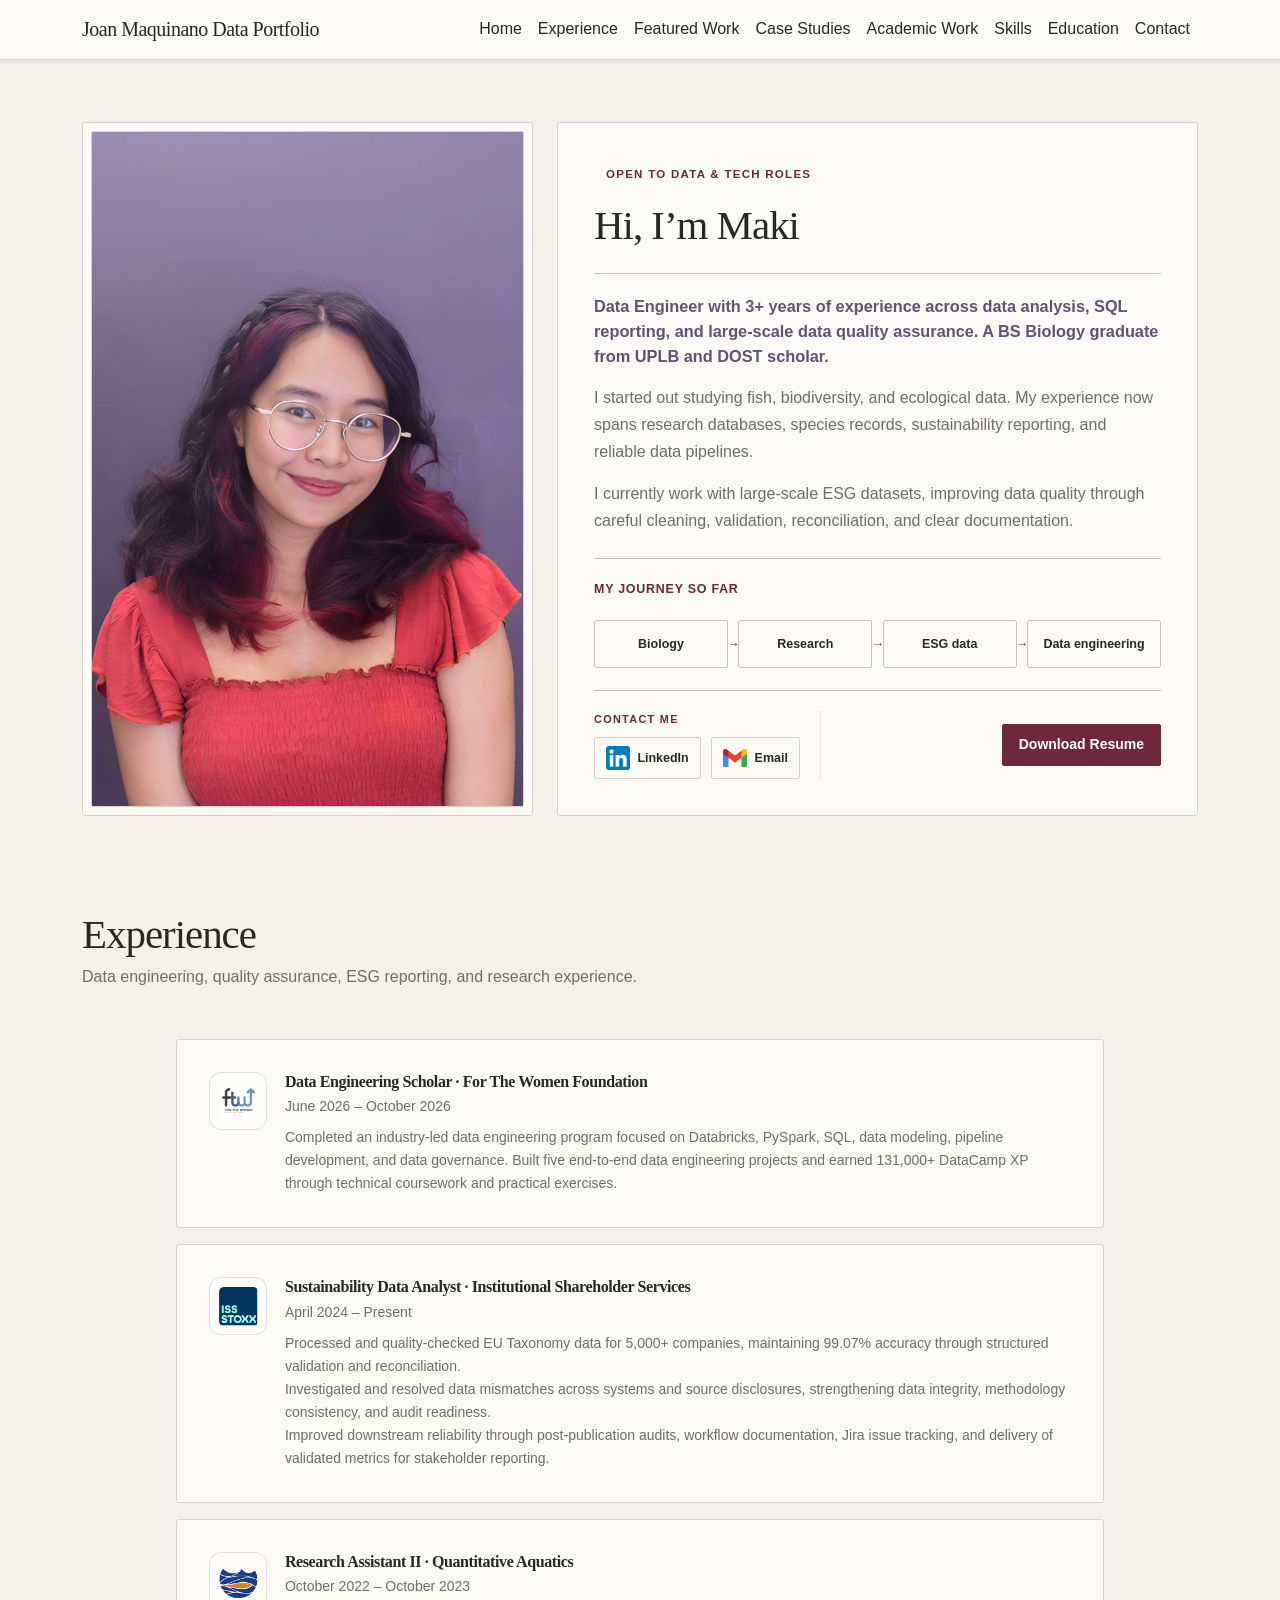
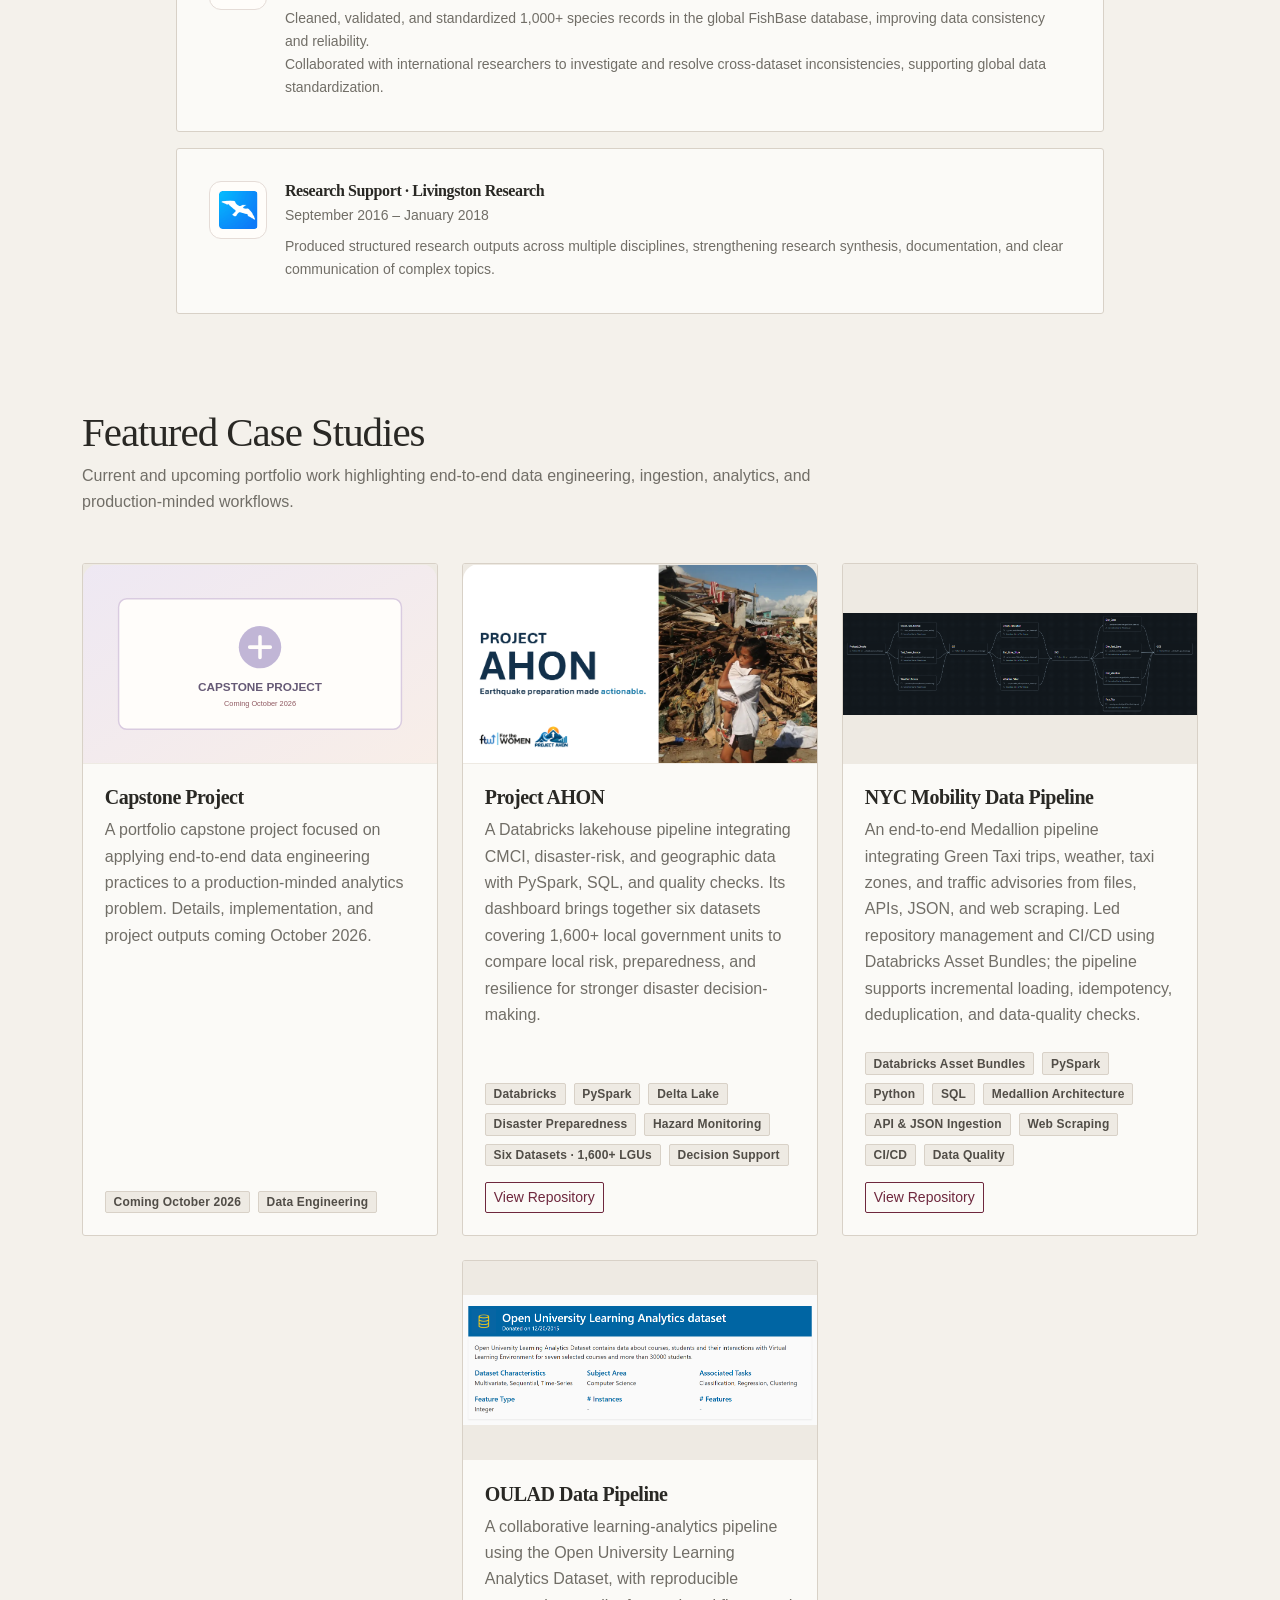
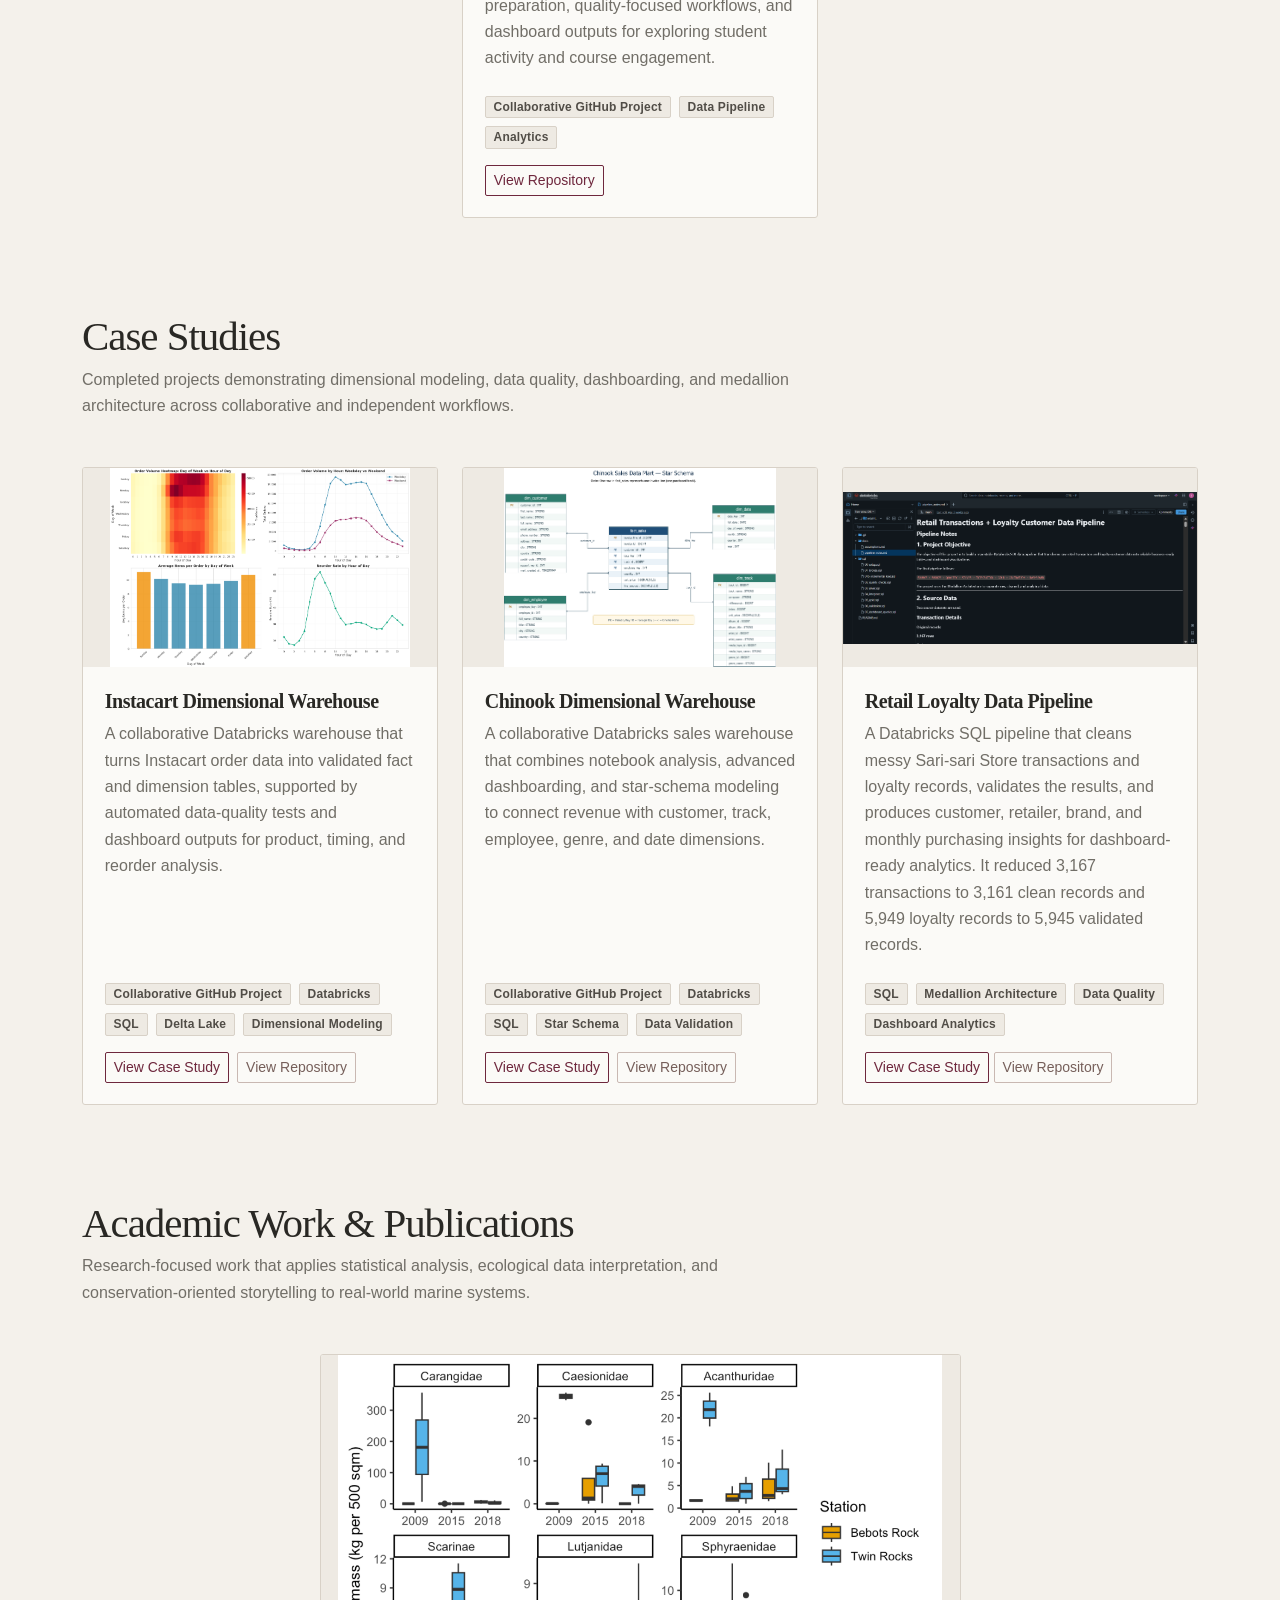
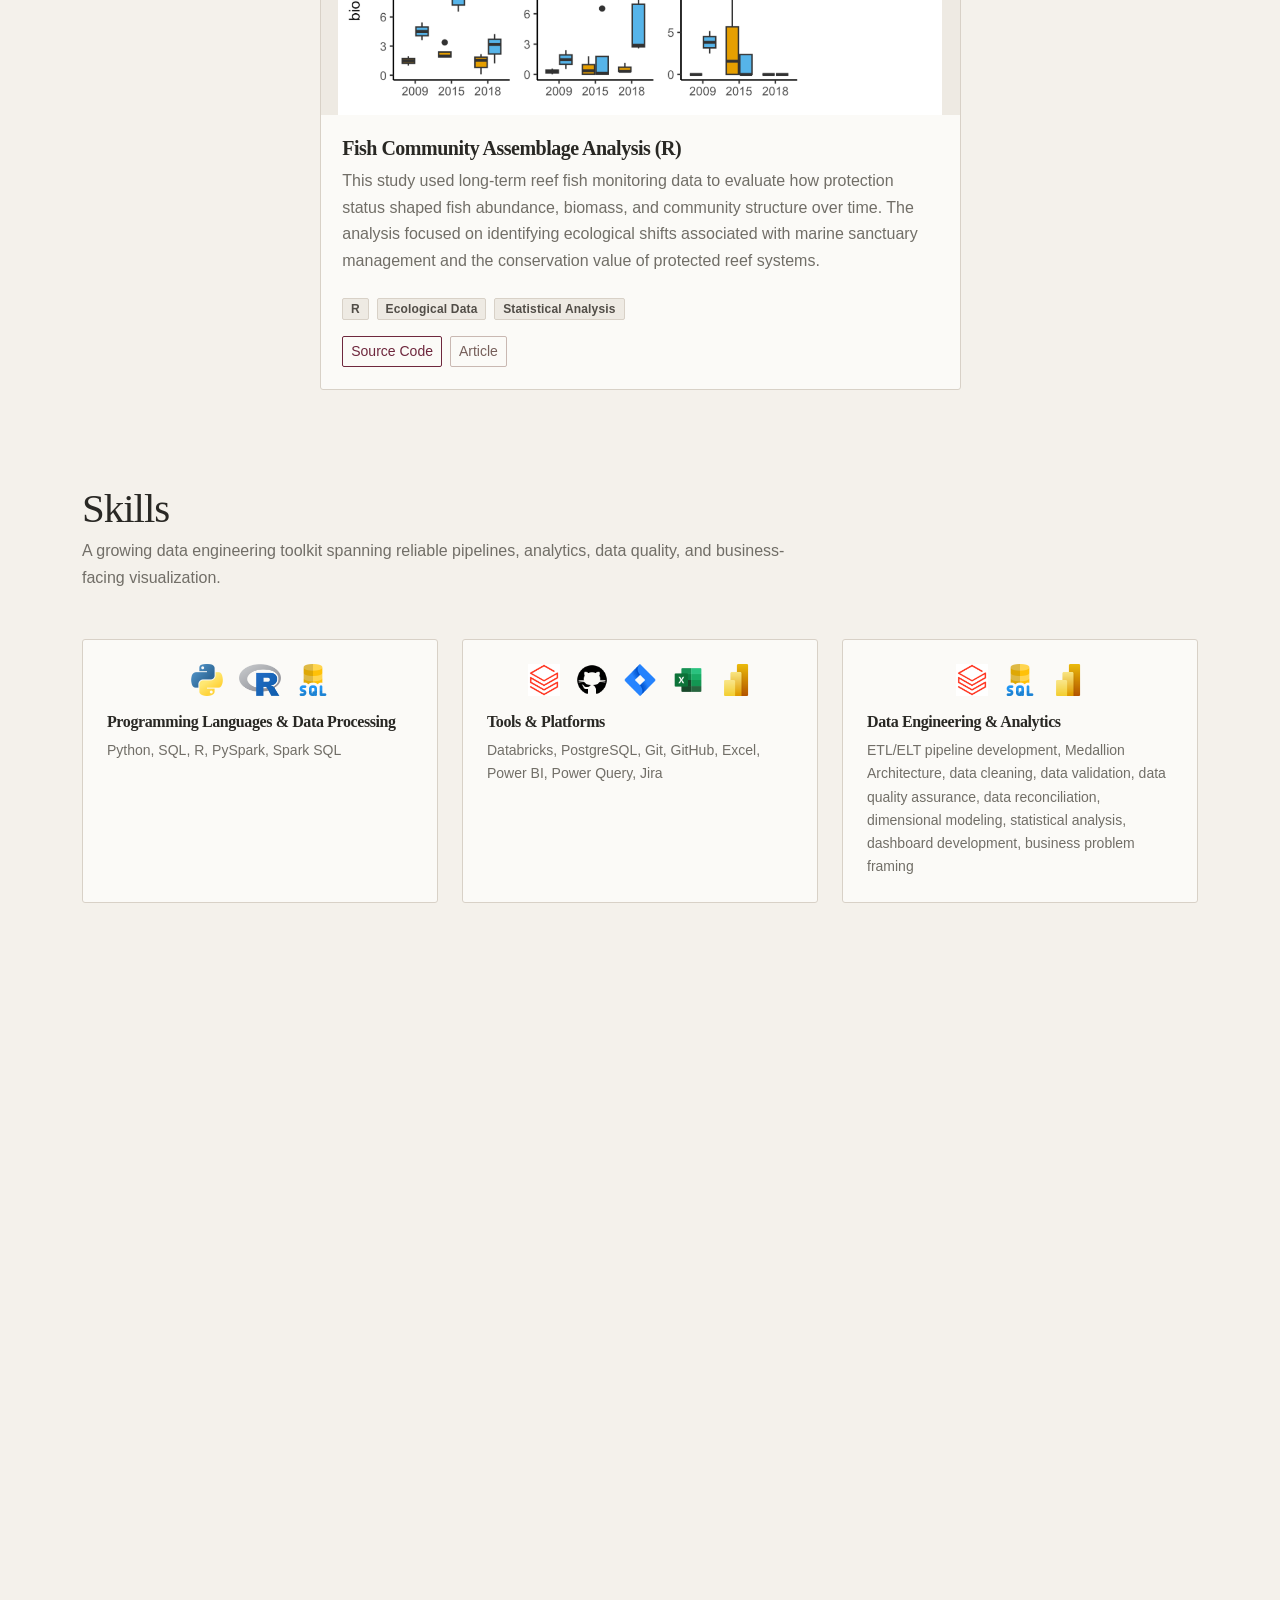
==== index.html @ 72f495ce "Match generated resume to supplied CV Co-authored-by: Copilot App <223556219+Copilot@users.noreply.g" ====
<!DOCTYPE html>
<html lang="en">
<head>
  <meta charset="UTF-8" />
  <meta name="viewport" content="width=device-width, initial-scale=1.0" />
  <title>Joan Maquinano | Data Engineer | Data & ESG Analyst</title>

  <!-- Bootstrap CSS -->
  <link
    href="https://cdn.jsdelivr.net/npm/bootstrap@5.3.3/dist/css/bootstrap.min.css"
    rel="stylesheet"
  />

  <style>
    :root {
      --bg: #f4f1eb;
      --card: #fbfaf7;
      --text: #292824;
      --muted: #716e67;
      --primary: #6e273d;
      --primary-soft: #eee5e6;
      --border: #d8d1c7;
      --coral: #6e273d;
      --sunshine: #9c8052;
      --mint: #647466;
      --lavender: #8a6670;
    }

    .about-contact-link {
      display: inline-flex;
      align-items: center;
      gap: 0.45rem;
      min-height: 42px;
      padding: 0.45rem 0.7rem;
      border: 1px solid #e6dcd6;
      border-radius: 10px;
      background: rgba(255, 253, 250, 0.78);
      color: #765f5a;
      font-size: 0.78rem;
      font-weight: 600;
      transition: border-color 0.2s ease, background 0.2s ease, transform 0.2s ease;
    }

    .about-contact-link:hover {
      background: #fffdfa;
      border-color: #c9b4c9;
      color: #766693;
      transform: translateY(-1px);
    }

    .about-actions {
      display: flex;
      align-items: center;
      gap: 1.25rem;
      width: 100%;
      padding-top: 1.25rem;
      margin-top: 1.35rem;
      border-top: 1px solid #eee4df;
    }

    .about-contact-block {
      display: flex;
      flex-direction: column;
      gap: 0.55rem;
    }

    .about-contact-links {
      display: flex;
      align-items: center;
      gap: 0.65rem;
    }

    .about-contact-label {
      color: #665a76;
      font-size: 0.68rem;
      font-weight: 700;
      letter-spacing: 0.12em;
      text-transform: uppercase;
    }

    .about-actions .contact-icon {
      width: 24px;
      height: 24px;
      object-fit: contain;
    }

    .about-action-divider {
      width: 1px;
      align-self: stretch;
      min-height: 50px;
      background: #eee4df;
    }

    .about-resume-button {
      margin-left: auto;
      min-height: 42px;
      padding: 0.55rem 1rem;
      border-color: #8b78ad;
      background: #8b78ad;
      color: #fffdfa;
      font-weight: 600;
      white-space: nowrap;
    }

    .about-resume-button:hover,
    .about-resume-button:focus {
      border-color: #766693;
      background: #766693;
      color: #fffdfa;
    }

    .about-photo {
      width: min(100%, 520px);
      height: 100%;
      margin: 0 auto;
      padding: 0.5rem;
      border: 1px solid rgba(229, 220, 215, 0.9);
      border-radius: 1.2rem;
      background: rgba(255, 253, 250, 0.72);
      box-shadow: 8px 8px 0 rgba(169, 155, 201, 0.14);
      display: flex;
    }

    html { scroll-behavior: smooth; }

    body {
      padding-top: 74px;
      background-color: var(--bg);
      color: var(--text);
      font-family: Arial, Helvetica, sans-serif;
    }

    .section-title {
      font-weight: 700;
      letter-spacing: -0.01em;
    }

    .muted {
      color: var(--muted);
    }

    .navbar {
      backdrop-filter: blur(8px);
      background: rgba(255, 253, 250, 0.92) !important;
      border-bottom: 1px solid #e8ddd7;
    }

    .navbar-brand {
      font-weight: 700;
      letter-spacing: 0.2px;
    }

    .nav-link {
      font-weight: 500;
      color: #1e293b !important;
    }

    .nav-link:hover {
      color: var(--primary) !important;
    }

    .btn-primary {
      background: #8f80b3;
      border-color: #8f80b3;
    }

    .btn-primary:hover,
    .btn-primary:focus {
      background: #766693;
      border-color: #766693;
    }

    .btn-outline-primary {
      color: #766693;
      border-color: #a99bc9;
    }

    .btn-outline-primary:hover,
    .btn-outline-primary:focus {
      color: #fff;
      background: #8f80b3;
      border-color: #8f80b3;
    }

    .btn-outline-dark {
      color: #765f5a;
      border-color: #c9b8b2;
    }

    .btn-outline-dark:hover,
    .btn-outline-dark:focus {
      color: #fff;
      background: #9f827b;
      border-color: #9f827b;
    }

    .hero-chip {
      display: inline-flex;
      align-items: center;
      padding: 0.35rem 0.75rem;
      border-radius: 999px;
      background: #f8e8e3;
      color: #8f5961;
      font-size: 0.82rem;
      font-weight: 600;
      margin-bottom: 10px;
      box-shadow: 4px 4px 0 rgba(185, 132, 120, 0.13);
    }

    .about-panel {
      background: rgba(255, 253, 250, 0.9);
      border: 1px solid #e8ddd7;
      border-radius: 18px;
      padding: clamp(1.35rem, 3vw, 2.25rem);
      box-shadow: 8px 8px 0 rgba(169, 155, 201, 0.18);
    }

    .about-header {
      padding-bottom: 1.15rem;
      margin-bottom: 1.25rem;
      border-bottom: 1px solid #eee4df;
    }

    .about-header .hero-chip {
      margin-bottom: 0.85rem;
    }

    .about-header h2 {
      margin-bottom: 0.45rem !important;
    }

    .about-copy {
      display: grid;
      gap: 0.9rem;
    }

    .about-copy p {
      margin-bottom: 0;
      line-height: 1.7;
    }

    .about-lead {
      color: #5f5472;
      font-size: 1.02rem;
      line-height: 1.55 !important;
    }

    .journey-wrap {
      margin-top: 1.5rem;
      padding-top: 1.25rem;
      border-top: 1px solid #eee4df;
    }

    .journey-label {
      margin-bottom: 0.75rem;
      color: #766693;
      font-size: 0.78rem;
      font-weight: 700;
      letter-spacing: 0.06em;
      text-transform: uppercase;
    }

    .journey-pipeline {
      display: grid;
      grid-template-columns: repeat(4, 1fr);
      gap: 0.65rem;
      margin-top: 1.25rem;
    }

    .journey-step {
      position: relative;
      padding: 0.8rem 0.65rem;
      border: 1px solid #e7d9b1;
      border-radius: 12px;
      background: rgba(255, 253, 250, 0.82);
      color: #475569;
      font-size: 0.78rem;
      font-weight: 700;
      text-align: center;
    }

    .journey-step:not(:last-child)::after {
      content: "→";
      position: absolute;
      top: 50%;
      right: -0.8rem;
      z-index: 1;
      color: #b7794d;
      transform: translateY(-50%);
    }

    @media (max-width: 575.98px) {
      .journey-pipeline {
        grid-template-columns: repeat(2, 1fr);
      }

      .journey-step:nth-child(2)::after {
        content: "";
      }

      .about-actions {
        align-items: stretch;
        flex-direction: column;
        gap: 1rem;
      }

      .about-contact-links {
        flex-wrap: wrap;
      }

      .about-action-divider {
        width: 100%;
        min-height: 1px;
      }

      .about-resume-button {
        width: 100%;
        margin-left: 0;
      }

    }

    .profile-img {
      width: 100%;
      height: 100%;
      object-fit: cover;
      object-position: center center;
      border: 1px solid var(--border);
      border-radius: 1rem;
      box-shadow: 0 14px 32px rgba(15, 23, 42, 0.08);
      transition: transform 0.35s ease, box-shadow 0.35s ease;
    }

    .profile-img:hover {
      transform: translateY(-4px);
      box-shadow: 0 20px 40px rgba(15, 23, 42, 0.12);
    }

    @media (max-width: 767.98px) {
      .about-photo {
        height: auto;
      }

      .profile-img {
        height: auto;
        aspect-ratio: 1 / 1;
      }
    }

    .card {
      border: 1px solid #e5dcd7;
      border-radius: 16px;
      background: var(--card);
      transition: transform 0.28s ease, box-shadow 0.28s ease, border-color 0.28s ease;
      overflow: hidden;
      box-shadow: 4px 4px 0 rgba(131, 184, 168, 0.16);
    }

    .card:hover {
      transform: translateY(-5px);
      box-shadow: 0 18px 40px rgba(2, 6, 23, 0.1);
      border-color: var(--coral);
    }

    .card-img-top {
      border-top-left-radius: 16px;
      border-top-right-radius: 16px;
    }

    .card .ratio {
      background: #f5f3f1;
      overflow: hidden;
    }

    .card .ratio > .card-img-top {
      width: 100%;
      height: 100%;
      object-fit: contain;
      object-position: center;
      padding: 0.35rem;
    }

    .card-body { padding: 1.3rem; }

    .project-upcoming,
    .project-in-progress {
      opacity: 0.72;
    }

    .project-upcoming img,
    .project-in-progress img {
      filter: grayscale(100%);
    }

    .project-in-progress .btn {
      pointer-events: none;
    }

    .badge-tech {
      background: #eee9f3;
      color: #685a7d;
      border: 1px solid #d8cde2;
      font-weight: 600;
    }

    .section-block {
      background: rgba(255, 253, 250, 0.88);
      border: 1px solid #e7d9b1;
      border-radius: 18px;
      padding: 2rem;
      box-shadow: 5px 5px 0 rgba(196, 157, 83, 0.12);
    }

    .skill-logo {
      height: 32px;
      width: auto;
      object-fit: contain;
    }

    .skill-card {
      border: 1px solid #c5ddd4;
      border-radius: 14px;
      background: rgba(255, 253, 250, 0.9);
      transition: transform 0.24s ease, box-shadow 0.24s ease;
    }

    .skill-card:hover {
      transform: translateY(-4px);
      box-shadow: 6px 6px 0 rgba(185, 132, 120, 0.16);
    }

    .contact-icon {
      height: 44px;
      width: auto;
      transition: transform 0.25s ease;
    }

    .contact-link:hover .contact-icon {
      transform: scale(1.08);
    }

    .experience-item {
      display: flex;
      align-items: flex-start;
      gap: 1.1rem;
    }

    .experience-logo {
      flex: 0 0 58px;
      width: 58px;
      height: 58px;
      padding: 0.55rem;
      object-fit: contain;
      border: 1px solid #e5dcd7;
      border-radius: 12px;
      background: #fffdfa;
    }

    .experience-content {
      flex: 1;
      min-width: 0;
    }

    #resume-print {
      display: none;
    }

    @media print {
      @page {
        size: Letter;
        margin: 0.5in;
      }

      body.printing-resume > *:not(#resume-print) {
        display: none !important;
      }

      body.printing-resume #resume-print {
        display: block;
      }

      body.printing-resume {
        background: #fff !important;
        color: #111 !important;
        font-family: Arial, Helvetica, sans-serif !important;
      }

      .resume-page {
        width: 100%;
        margin: 0 auto;
        padding: 0;
        color: #111;
        font: 10pt/1.12 Arial, Helvetica, sans-serif !important;
      }

      .resume-page * {
        color: #111;
        font-family: Arial, Helvetica, sans-serif !important;
      }

      .resume-header {
        text-align: left;
        margin-bottom: 0.12in;
      }

      .resume-header h1 {
        margin: 0;
        font-family: Arial, Helvetica, sans-serif !important;
        color: #2a7b89 !important;
        font-size: 15pt;
        font-weight: 700;
      }

      .resume-header p,
      .resume-contact {
        margin: 0.04in 0 0;
        font-size: 10pt;
      }

      .resume-section {
        margin: 0 0 0.11in;
      }

      .resume-section h2 {
        margin: 0 0 0.045in;
        font-size: 10.5pt;
        font-weight: 700 !important;
      }

      .resume-section p,
      .resume-section li {
        margin: 0 0 0.025in;
        font-size: 10pt;
        line-height: 1.12;
      }

      .resume-contact a,
      .resume-project-link {
        color: inherit;
        text-decoration: none;
      }

      .resume-skills p {
        margin: 0 0 0.025in;
      }

      .resume-project,
      .resume-experience {
        margin-bottom: 0.065in;
        break-inside: avoid;
      }

      .resume-project h3,
      .resume-experience h3 {
        margin: 0;
        font-size: 10pt;
        font-weight: 700 !important;
        text-transform: uppercase;
      }

      .resume-project-tech {
        margin: 0.015in 0 0 !important;
        font-size: 9pt !important;
      }

      .resume-meta {
        display: inline;
        margin: 0 !important;
        font-size: 10pt !important;
        font-style: normal;
        font-weight: 400;
        text-transform: uppercase;
      }

      .resume-project ul,
      .resume-experience ul {
        margin: 0.015in 0 0;
        padding-left: 0.16in;
      }

      .resume-skills {
        columns: 1;
      }

      .resume-skills p {
        break-inside: avoid;
      }
    }

    /* Scroll reveal */
    .reveal {
      opacity: 0;
      transform: translateY(18px);
      transition: opacity 0.7s ease, transform 0.7s ease;
    }

    .reveal.show {
      opacity: 1;
      transform: translateY(0);
    }
  </style>
  <link rel="stylesheet" href="assets/css/editorial.css" />
</head>

<body>
  <div id="top"></div>

  <!-- NAVBAR -->
  <nav class="navbar navbar-expand-lg fixed-top shadow-sm">
    <div class="container">
      <a class="navbar-brand" href="#top">Joan Maquinano Data Portfolio</a>
      <button
        class="navbar-toggler"
        type="button"
        data-bs-toggle="collapse"
        data-bs-target="#navbarNav"
        aria-controls="navbarNav"
        aria-expanded="false"
        aria-label="Toggle navigation"
      >
        <span class="navbar-toggler-icon"></span>
      </button>

      <div class="collapse navbar-collapse" id="navbarNav">
        <ul class="navbar-nav ms-auto">
          <li class="nav-item"><a class="nav-link" href="#about">Home</a></li>
          <li class="nav-item"><a class="nav-link" href="#experience">Experience</a></li>
          <li class="nav-item"><a class="nav-link" href="#featured-case-studies">Featured Work</a></li>
          <li class="nav-item"><a class="nav-link" href="#case-studies">Case Studies</a></li>
          <!-- <li class="nav-item"><a class="nav-link" href="#projects">Projects</a></li> -->
          <li class="nav-item"><a class="nav-link" href="#academic-work">Academic Work</a></li>
          <li class="nav-item"><a class="nav-link" href="#skills">Skills</a></li>
          <li class="nav-item"><a class="nav-link" href="#education">Education</a></li>
          <li class="nav-item"><a class="nav-link" href="#contact">Contact</a></li>
        </ul>
      </div>
    </div>
  </nav>

  <!-- ABOUT -->
<section id="about" class="py-5">
  <div class="container">
    <div class="row align-items-stretch g-4 reveal">
      <div class="col-md-5 text-center d-flex justify-content-center align-items-stretch">
        <div class="about-photo">
          <img src="assets/images/about/profile.jpg" alt="Maki professional portrait" class="img-fluid profile-img" />
        </div>
      </div>

      <div class="col-md-7">
        <div class="about-panel">
          <div class="about-header">
            <div class="hero-chip">Open to Data & Tech Roles</div>
            <h2 class="section-title">Hi, I’m Maki</h2>
          </div>

          <div class="about-copy">
            <p class="about-lead">
              <strong>Data Engineer with 3+ years of experience across data analysis, SQL reporting, and
              large-scale data quality assurance. A BS Biology graduate from UPLB and DOST scholar.</strong>
            </p>
            <p class="muted">
              I started out studying fish, biodiversity, and ecological data. My experience now spans
              research databases, species records, sustainability reporting, and reliable data pipelines.
            </p>
            <p class="muted">
              I currently work with large-scale ESG datasets, improving data quality through careful
              cleaning, validation, reconciliation, and clear documentation.
            </p>
          </div>

          <div class="journey-wrap">
            <div class="journey-label">My journey so far</div>
            <div class="journey-pipeline" aria-label="Career journey from biology to data engineering">
              <div class="journey-step">Biology</div>
              <div class="journey-step">Research</div>
              <div class="journey-step">ESG data</div>
              <div class="journey-step">Data engineering</div>
            </div>
          </div>

          <div class="about-actions">
            <div class="about-contact-block">
              <div class="about-contact-label">Contact me</div>
              <div class="about-contact-links">
                <a href="https://www.linkedin.com/in/jrmaquinano/" target="_blank" rel="noopener noreferrer" class="about-contact-link text-decoration-none">
                <img src="assets/icons/linkedin.png" alt="LinkedIn" class="contact-icon" />
                <span>LinkedIn</span>
                </a>
                <a href="https://mail.google.com/mail/?view=cm&fs=1&to=jrmaquinano@alum.up.edu.ph" target="_blank" rel="noopener noreferrer" class="about-contact-link text-decoration-none">
                <img src="assets/icons/gmail.png" alt="Email" class="contact-icon" />
                <span>Email</span>
                </a>
              </div>
            </div>
            <div class="about-action-divider" aria-hidden="true"></div>
            <button type="button" class="btn btn-sm about-resume-button" id="download-resume">Download Resume</button>
          </div>
        </div>
      </div>
    </div>
  </div>
</section>

  <!-- EXPERIENCE -->
  <section id="experience" class="py-5">
    <div class="container reveal">
      <div class="text-center mb-5">
        <h2 class="section-title">Experience</h2>
        <p class="muted">
          Data engineering, quality assurance, ESG reporting, and research experience.
        </p>
      </div>

      <div class="row g-3 justify-content-center">
        <div class="col-md-10">
          <div class="section-block">
            <div class="experience-item">
              <img src="assets/images/education/ftw.png" alt="For The Women Foundation logo" class="experience-logo" />
              <div class="experience-content">
                <h6 class="fw-semibold mb-1">Data Engineering Scholar · For The Women Foundation</h6>
                <p class="muted small mb-2">June 2026 – October 2026</p>
                <p class="muted small mb-0">
                  Completed an industry-led data engineering program focused on Databricks, PySpark,
                  SQL, data modeling, pipeline development, and data governance. Built five
                  end-to-end data engineering projects and earned 131,000+ DataCamp XP through
                  technical coursework and practical exercises.
                </p>
              </div>
            </div>
          </div>
        </div>

        <div class="col-md-10">
          <div class="section-block">
            <div class="experience-item">
              <img src="assets/images/experience/iss.png" alt="Institutional Shareholder Services logo" class="experience-logo" />
              <div class="experience-content">
                <h6 class="fw-semibold mb-1">Sustainability Data Analyst · Institutional Shareholder Services</h6>
                <p class="muted small mb-2">April 2024 – Present</p>
                <p class="muted small mb-0">
                  Processed and quality-checked EU Taxonomy data for 5,000+ companies, maintaining
                  99.07% accuracy through structured validation and reconciliation.
                </p>
                <p class="muted small mb-0">
                  Investigated and resolved data mismatches across systems and source disclosures,
                  strengthening data integrity, methodology consistency, and audit readiness.
                </p>
                <p class="muted small mb-0">
                  Improved downstream reliability through post-publication audits, workflow
                  documentation, Jira issue tracking, and delivery of validated metrics for
                  stakeholder reporting.
                </p>
              </div>
            </div>
          </div>
        </div>

        <div class="col-md-10">
          <div class="section-block">
            <div class="experience-item">
              <img src="assets/images/experience/quantitative-aquatics.png" alt="Quantitative Aquatics logo" class="experience-logo" />
              <div class="experience-content">
                <h6 class="fw-semibold mb-1">Research Assistant II · Quantitative Aquatics</h6>
                <p class="muted small mb-2">October 2022 – October 2023</p>
                <p class="muted small mb-0">
                  Cleaned, validated, and standardized 1,000+ species records in the global FishBase
                  database, improving data consistency and reliability.
                </p>
                <p class="muted small mb-0">
                  Collaborated with international researchers to investigate and resolve cross-dataset
                  inconsistencies, supporting global data standardization.
                </p>
              </div>
            </div>
          </div>
        </div>

        <div class="col-md-10">
          <div class="section-block">
            <div class="experience-item">
              <img src="assets/images/experience/livingston-research.png" alt="Livingston Research logo" class="experience-logo" />
              <div class="experience-content">
                <h6 class="fw-semibold mb-1">Research Support · Livingston Research</h6>
                <p class="muted small mb-2">September 2016 – January 2018</p>
                <p class="muted small mb-0">
                  Produced structured research outputs across multiple disciplines, strengthening
                  research synthesis, documentation, and clear communication of complex topics.
                </p>
              </div>
            </div>
          </div>
        </div>
      </div>
    </div>
  </section>

  <!-- FEATURED CASE STUDIES -->
  <section id="featured-case-studies" class="py-5">
    <div class="container reveal">
      <div class="text-center mb-5">
        <h2 class="section-title">Featured Case Studies</h2>
        <p class="muted">
          Current and upcoming portfolio work highlighting end-to-end data engineering,
          ingestion, analytics, and production-minded workflows.
        </p>
      </div>

      <div class="row g-4 justify-content-center">
        <div class="col-lg-4 col-md-6">
          <div class="card h-100 shadow-sm">
            <div class="ratio ratio-16x9">
              <img src="assets/images/case-studies/capstone-placeholder.svg" class="card-img-top" alt="Capstone project coming October 2026 placeholder" />
            </div>
            <div class="card-body d-flex flex-column">
              <h5 class="fw-semibold">Capstone Project</h5>
              <p class="muted flex-grow-1">
                A portfolio capstone project focused on applying end-to-end data engineering
                practices to a production-minded analytics problem. Details, implementation,
                and project outputs coming October 2026.
              </p>
              <div class="mt-2 d-flex gap-2 flex-wrap">
                <span class="badge badge-tech">Coming October 2026</span>
                <span class="badge badge-tech">Data Engineering</span>
              </div>
            </div>
          </div>
        </div>

        <div class="col-lg-4 col-md-6">
          <div class="card h-100 shadow-sm">
            <div class="ratio ratio-16x9">
              <img src="assets/images/case-studies/project-ahon-earthquake-preparedness.png" class="card-img-top" alt="Project AHON image about earthquake preparedness, provided by the project team" />
            </div>
            <div class="card-body d-flex flex-column">
              <h5 class="fw-semibold">Project AHON</h5>
              <p class="muted flex-grow-1">
                A Databricks lakehouse pipeline integrating CMCI, disaster-risk, and geographic data
                with PySpark, SQL, and quality checks. Its dashboard brings together six datasets
                covering 1,600+ local government units to compare local risk, preparedness, and
                resilience for stronger disaster decision-making.
              </p>
              <div class="mt-2 d-flex gap-2 flex-wrap">
                <span class="badge badge-tech">Databricks</span>
                <span class="badge badge-tech">PySpark</span>
                <span class="badge badge-tech">Delta Lake</span>
                <span class="badge badge-tech">Disaster Preparedness</span>
                <span class="badge badge-tech">Hazard Monitoring</span>
                <span class="badge badge-tech">Six Datasets · 1,600+ LGUs</span>
                <span class="badge badge-tech">Decision Support</span>
              </div>
              <div class="mt-3">
                <a href="https://github.com/Project-AHON/AHON-Pipeline" target="_blank" rel="noopener noreferrer" class="btn btn-outline-primary btn-sm">View Repository</a>
              </div>
            </div>
          </div>
        </div>

        <div class="col-lg-4 col-md-6">
          <div class="card h-100 shadow-sm">
            <div class="ratio ratio-16x9">
              <img src="assets/images/case-studies/nyc-mobility-medallion-pipeline.png" class="card-img-top" alt="NYC Mobility medallion pipeline architecture" />
            </div>
            <div class="card-body d-flex flex-column">
              <h5 class="fw-semibold">NYC Mobility Data Pipeline</h5>
              <p class="muted flex-grow-1">
                An end-to-end Medallion pipeline integrating Green Taxi trips, weather, taxi zones,
                and traffic advisories from files, APIs, JSON, and web scraping. Led repository
                management and CI/CD using Databricks Asset Bundles; the pipeline supports
                incremental loading, idempotency, deduplication, and data-quality checks.
              </p>
              <div class="mt-2 d-flex gap-2 flex-wrap">
                <span class="badge badge-tech">Databricks Asset Bundles</span>
                <span class="badge badge-tech">PySpark</span>
                <span class="badge badge-tech">Python</span>
                <span class="badge badge-tech">SQL</span>
                <span class="badge badge-tech">Medallion Architecture</span>
                <span class="badge badge-tech">API & JSON Ingestion</span>
                <span class="badge badge-tech">Web Scraping</span>
                <span class="badge badge-tech">CI/CD</span>
                <span class="badge badge-tech">Data Quality</span>
              </div>
              <div class="mt-3">
                <a href="https://github.com/JoanMaquinano/NYC-Mobility" target="_blank" rel="noopener noreferrer" class="btn btn-outline-primary btn-sm">View Repository</a>
              </div>
            </div>
          </div>
        </div>

        <div class="col-lg-4 col-md-6">
          <div class="card h-100 shadow-sm">
            <div class="ratio ratio-16x9">
              <img src="assets/images/case-studies/oulad.png" class="card-img-top" alt="Open University Learning Analytics dataset" />
            </div>
            <div class="card-body d-flex flex-column">
              <h5 class="fw-semibold">OULAD Data Pipeline</h5>
              <p class="muted flex-grow-1">
                A collaborative learning-analytics pipeline using the Open University Learning
                Analytics Dataset, with reproducible preparation, quality-focused workflows, and
                dashboard outputs for exploring student activity and course engagement.
              </p>
              <div class="mt-2 d-flex gap-2 flex-wrap">
                <span class="badge badge-tech">Collaborative GitHub Project</span>
                <span class="badge badge-tech">Data Pipeline</span>
                <span class="badge badge-tech">Analytics</span>
              </div>
              <div class="mt-3">
                <a href="https://github.com/catweyine/OULAD-Pipeline" target="_blank" rel="noopener noreferrer" class="btn btn-outline-primary btn-sm">View Repository</a>
              </div>
            </div>
          </div>
        </div>
      </div>
    </div>
  </section>

  <!-- CASE STUDIES -->
  <section id="case-studies" class="py-5">
    <div class="container reveal">
      <div class="text-center mb-5">
        <h2 class="section-title">Case Studies</h2>
        <p class="muted">
          Completed projects demonstrating dimensional modeling, data quality, dashboarding,
          and medallion architecture across collaborative and independent workflows.
        </p>
      </div>

      <div class="row g-4 justify-content-center">
        <div class="col-lg-4 col-md-6">
          <div class="card h-100 shadow-sm">
            <div class="ratio ratio-16x9">
              <img src="assets/images/case-studies/instacart-order-analysis.png" class="card-img-top" alt="Instacart order volume and reorder analysis" />
            </div>
            <div class="card-body d-flex flex-column">
              <h5 class="fw-semibold">Instacart Dimensional Warehouse</h5>
              <p class="muted flex-grow-1">
                A collaborative Databricks warehouse that turns Instacart order data into validated
                fact and dimension tables, supported by automated data-quality tests and dashboard
                outputs for product, timing, and reorder analysis.
              </p>
              <div class="mt-2 d-flex gap-2 flex-wrap">
                <span class="badge badge-tech">Collaborative GitHub Project</span>
                <span class="badge badge-tech">Databricks</span>
                <span class="badge badge-tech">SQL</span>
                <span class="badge badge-tech">Delta Lake</span>
                <span class="badge badge-tech">Dimensional Modeling</span>
              </div>
              <div class="mt-3 d-flex flex-wrap gap-2">
                <a href="instacart-case.html" class="btn btn-outline-primary btn-sm">View Case Study</a>
                <a href="https://github.com/jess-christine/instacart-pipeline" target="_blank" rel="noopener noreferrer" class="btn btn-outline-dark btn-sm">View Repository</a>
              </div>
            </div>
          </div>
        </div>

        <div class="col-lg-4 col-md-6">
          <div class="card h-100 shadow-sm">
            <div class="ratio ratio-16x9">
              <img src="assets/images/case-studies/chinook-star-schema.png" class="card-img-top" alt="Chinook sales data mart star schema" />
            </div>
            <div class="card-body d-flex flex-column">
              <h5 class="fw-semibold">Chinook Dimensional Warehouse</h5>
              <p class="muted flex-grow-1">
                A collaborative Databricks sales warehouse that combines notebook analysis,
                advanced dashboarding, and star-schema modeling to connect revenue with customer,
                track, employee, genre, and date dimensions.
              </p>
              <div class="mt-2 d-flex gap-2 flex-wrap">
                <span class="badge badge-tech">Collaborative GitHub Project</span>
                <span class="badge badge-tech">Databricks</span>
                <span class="badge badge-tech">SQL</span>
                <span class="badge badge-tech">Star Schema</span>
                <span class="badge badge-tech">Data Validation</span>
              </div>
              <div class="mt-3 d-flex flex-wrap gap-2">
                <a href="chinook-case.html" class="btn btn-outline-primary btn-sm">View Case Study</a>
                <a href="https://github.com/JoanMaquinano/chinook-dimensional-model" target="_blank" rel="noopener noreferrer" class="btn btn-outline-dark btn-sm">View Repository</a>
              </div>
            </div>
          </div>
        </div>

        <div class="col-lg-4 col-md-6">
          <div class="card h-100 shadow-sm">
            <div class="ratio ratio-16x9">
              <img src="assets/images/case-studies/retail-loyalty.png" class="card-img-top" alt="Retail loyalty data pipeline notes and medallion architecture" />
            </div>
            <div class="card-body d-flex flex-column">
              <h5 class="fw-semibold">Retail Loyalty Data Pipeline</h5>
              <p class="muted flex-grow-1">
                A Databricks SQL pipeline that cleans messy Sari-sari Store transactions and loyalty
                records, validates the results, and produces customer, retailer, brand, and monthly
                purchasing insights for dashboard-ready analytics. It reduced 3,167 transactions to
                3,161 clean records and 5,949 loyalty records to 5,945 validated records.
              </p>
              <div class="mt-2 d-flex gap-2 flex-wrap">
                <span class="badge badge-tech">SQL</span>
                <span class="badge badge-tech">Medallion Architecture</span>
                <span class="badge badge-tech">Data Quality</span>
                <span class="badge badge-tech">Dashboard Analytics</span>
              </div>
              <div class="mt-3">
                <a href="retail-loyalty-case.html" class="btn btn-outline-primary btn-sm">View Case Study</a>
                <a href="https://github.com/JoanMaquinano/retail-loyalty-data-pipeline" target="_blank" rel="noopener noreferrer" class="btn btn-outline-dark btn-sm">View Repository</a>
              </div>
            </div>
          </div>
        </div>
      </div>
    </div>
  </section>

  <!-- CASE STUDIES (temporarily hidden; source preserved)
  &lt;!-- CASE STUDIES --&gt;
  <section id="case-studies" class="py-5">
    <div class="container reveal">
      <div class="text-center mb-5">
        <h2 class="section-title">Additional Case Studies</h2>
        <p class="muted">
          Scenario-based analyses covering business intelligence, data cleaning, and
          decision-support workflows. These existing portfolio studies remain available below.
        </p>
      </div>

      <div class="row g-4 justify-content-center">
        &lt;!-- Case Study 1
        <div class="col-md-4">
          <div class="card h-100 shadow-sm">
            <div class="ratio ratio-16x9">
              <img
                src="assets/images/projects/e-commerce.png"
                class="card-img-top"
                alt="E-commerce revenue and customer segmentation dashboard"
              />
            </div>

            <div class="card-body d-flex flex-column">
              <h5 class="fw-semibold mb-1">
                E-commerce Revenue & Customer Segmentation (Python + Streamlit)
              </h5>
              <p class="muted flex-grow-1">
                End-to-end case study using transaction-level ecommerce data:
                cleaning, KPI analysis, RFM segmentation, and a 2-page business dashboard.
              </p>

              <div class="mt-2 d-flex gap-2 flex-wrap">
                <span class="badge badge-tech">Python</span>
                <span class="badge badge-tech">Pandas</span>
                <span class="badge badge-tech">Streamlit</span>
              </div>

              <div class="mt-3">
                <a href="e-commerce-case.html" class="btn btn-outline-primary btn-sm">View Case Study</a>
              </div>
            </div>
          </div>
        </div>
        --&gt;

        &lt;!-- Case Study 2 --&gt;
        <div class="col-md-4">
          <div class="card h-100 shadow-sm">
            <div class="ratio ratio-16x9">
              <img
                src="assets/images/case-studies/sari-sari-analysis.png"
                class="card-img-top"
                alt="Silver Layer Medallion Architecture on a Dirty Sari-sari Store Dataset (SQL)"
              />
            </div>

            <div class="card-body d-flex flex-column">
              <h5 class="fw-semibold mb-1">
                Silver Layer Medallion Architecture on a Dirty Sari-sari Store Dataset (SQL)
              </h5>
              <p class="muted flex-grow-1">
                Focused on transforming raw sales data into a clean, reliable, and analysis-ready dataset using SQL in Databricks.
              </p>

              <div class="mt-2 d-flex gap-2 flex-wrap">
                <span class="badge badge-tech">Databricks</span>
                <span class="badge badge-tech">SQL</span>
              </div>

              <div class="mt-3">
                <a href="sari-sari-case.html" class="btn btn-outline-primary btn-sm">In progress</a>
              </div>
            </div>
          </div>
        </div>
        
        &lt;!-- Case Study 3
<div class="col-md-4">
  <div class="card h-100 shadow-sm">
    <div class="ratio ratio-16x9">
      <img
        src="assets/images/projects/mortgage.png"
        class="card-img-top"
        alt="Mortgage trading analysis Power BI dashboard"
      />
    </div>

    <div class="card-body d-flex flex-column">
      <h5 class="fw-semibold mb-1">Mortgage Trading Analysis (Power BI)</h5>
      <p class="muted flex-grow-1">
        Simulated a real-world mortgage trading desk scenario using Power BI and DAX
        to analyze loan bids, trade pricing, and premiums.
      </p>

      <div class="mt-2 d-flex gap-2 flex-wrap">
        <span class="badge badge-tech">Power BI</span>
        <span class="badge badge-tech">DAX</span>
        <span class="badge badge-tech">Power Query</span>
      </div>

      <div class="mt-3">
        <a href="mortgage-case.html" class="btn btn-outline-primary btn-sm">View Case Study</a>
      </div>
    </div>
  </div>
</div>
--&gt;

&lt;!-- 
  <div class="card h-100 shadow-sm project-upcoming">
    <div class="ratio ratio-16x9">
      <img
        src="assets/images/projects/omnibus.png"
        class="card-img-top"
        alt="Omnibus disclosures analysis"
      />
    </div>

    <div class="card-body d-flex flex-column">
      <h5 class="fw-semibold">
        Omnibus Disclosures Analysis
        <span class="badge bg-secondary ms-2">Upcoming</span>
      </h5>

      <p class="muted flex-grow-1">
        Comparative analysis of omnibus disclosure data focusing on transparency,
        materiality, and reporting consistency.
      </p>

      <div class="mt-2 d-flex gap-2 flex-wrap">
        <span class="badge badge-tech">ESG</span>
        <span class="badge badge-tech">Disclosure Analysis</span>
        <span class="badge badge-tech">Data Quality</span>
      </div>
    </div>
  </div>
</div>
    </div>
  </section>
--&gt;

  -->
  <!-- PROJECTS (temporarily hidden; source preserved)
  &lt;!-- PROJECTS --&gt;
  <section id="projects" class="py-5">
    <div class="container reveal">
      <div class="text-center mb-5">
        <h2 class="section-title">Projects</h2>
        <p class="muted">
          A curated selection of projects in data analysis, machine learning,
          sustainability research, and decision-support systems.
        </p>
      </div>

      <div class="row g-4 justify-content-center">
        
       &lt;!-- Project 1
<div class="col-md-4">
  <div class="card h-100 shadow-sm">
    <div class="ratio ratio-16x9">
      <img
        src="assets/images/projects/trading.png"
        class="card-img-top"
        alt="Reinforcement learning stock trading simulation"
      />
    </div>
    <div class="card-body d-flex flex-column">
      <h5 class="fw-semibold">Stock Trading Simulation with Gymnasium (Python)</h5>
      <p class="muted flex-grow-1">
        Machine-learning trading simulation that identifies buy and sell opportunities
        using historical Apple stock data.
      </p>
      <div class="mt-2 d-flex gap-2 flex-wrap">
        <span class="badge badge-tech">Python</span>
        <span class="badge badge-tech">Gymnasium</span>
        <span class="badge badge-tech">Reinforcement Learning</span>
      </div>
      <div class="mt-3">
        <a
          href="https://www.datacamp.com/datalab/w/37e013a0-9011-42f3-83c7-261bfd0dd201/edit"
          target="_blank"
          class="btn btn-outline-primary btn-sm"
        >
          View Project
        </a>
      </div>
    </div>
  </div>
</div>
--&gt;
        
&lt;!-- Project 3
<div class="col-md-4">
  <div class="card h-100 shadow-sm">
    <div class="ratio ratio-16x9">
      <img
        src="assets/images/projects/grocery.png"
        class="card-img-top"
        alt="Monthly wholesale net revenue SQL analysis"
      />
    </div>
    <div class="card-body d-flex flex-column">
      <h5 class="fw-semibold">Grocery Store Sale Analysis (SQL)</h5>
      <p class="muted flex-grow-1">
        Exploratory analysis of grocery pricing to evaluate product
        coverage across customer budget ranges.
      </p>
      <div class="mt-2 d-flex gap-2 flex-wrap">
        <span class="badge badge-tech">SQL</span>
        <span class="badge badge-tech">Exploratory Analysis</span>
        <span class="badge badge-tech">Business Insights</span>
      </div>
      <div class="mt-3">
        <a
          href="https://www.datacamp.com/datalab/w/84453097-b627-4aa6-9cdd-1defeca69f17/edit"
          target="_blank"
          class="btn btn-outline-primary btn-sm"
        >
          View Project
        </a>
      </div>
    </div>
  </div>
</div>
--&gt;
    </div>
    </div>
  </section>

  -->
  <!-- ACADEMIC WORK & PUBLICATIONS -->
  <section id="academic-work" class="py-5">
    <div class="container reveal">
      <div class="text-center mb-5">
        <h2 class="section-title">Academic Work &amp; Publications</h2>
        <p class="muted">
          Research-focused work that applies statistical analysis, ecological data interpretation,
          and conservation-oriented storytelling to real-world marine systems.
        </p>
      </div>

      <div class="row justify-content-center">
        <div class="col-lg-7">
          <div class="card h-100 shadow-sm">
            <div class="ratio ratio-16x9">
              <img
                src="assets/images/case-studies/fish-community.png"
                class="card-img-top"
                alt="Twin Rocks Marine Sanctuary analysis"
              />
            </div>
            <div class="card-body d-flex flex-column">
              <h5 class="fw-semibold">Fish Community Assemblage Analysis (R)</h5>
              <p class="muted flex-grow-1">
                This study used long-term reef fish monitoring data to evaluate how protection status
                shaped fish abundance, biomass, and community structure over time. The analysis focused
                on identifying ecological shifts associated with marine sanctuary management and the
                conservation value of protected reef systems.
              </p>
              <div class="mt-2 d-flex gap-2 flex-wrap">
                <span class="badge badge-tech">R</span>
                <span class="badge badge-tech">Ecological Data</span>
                <span class="badge badge-tech">Statistical Analysis</span>
              </div>
              <div class="d-flex gap-2 mt-3">
                <a
                  href="https://joanmaquinano.github.io/twinrocks-mpa-analysis/twinrocks-mpa-analysis/notebooks/TwinRocks-longterm-monitoring.html"
                  target="_blank"
                  class="btn btn-outline-primary btn-sm"
                >
                  Source Code
                </a>
                <a
                  href="https://www.researchgate.net/publication/393413200_Fewer_but_bigger_fish_Examining_the_long-term_effects_of_protection_in_a_marine_sanctuary_in_Verde_Island_Passage"
                  target="_blank"
                  class="btn btn-outline-dark btn-sm"
                >
                  Article
                </a>
              </div>
            </div>
          </div>
        </div>
      </div>
    </div>
  </section>

  <!-- SKILLS -->
  <section id="skills" class="py-5">
    <div class="container reveal">
      <div class="text-center mb-5">
        <h2 class="section-title">Skills</h2>
        <p class="muted">
          A growing data engineering toolkit spanning reliable pipelines, analytics, data quality,
          and business-facing visualization.
        </p>
      </div>

      <div class="row g-4 justify-content-center">
        <div class="col-lg-4">
          <div class="p-4 skill-card h-100">
            <div class="d-flex justify-content-center gap-3 mb-3">
              <img src="assets/images/skills/python.png" alt="Python" class="skill-logo" />
              <img src="assets/images/skills/r.png" alt="R" class="skill-logo" />
              <img src="assets/images/skills/sql.png" alt="SQL" class="skill-logo" />
            </div>
            <h6 class="fw-semibold">Programming Languages & Data Processing</h6>
            <p class="muted small mb-0">Python, SQL, R, PySpark, Spark SQL</p>
          </div>
        </div>

        <div class="col-lg-4">
          <div class="p-4 skill-card h-100">
            <div class="d-flex justify-content-center gap-3 mb-3">
              <img src="assets/images/skills/databricks.png" alt="Databricks" class="skill-logo" />
              <img src="assets/images/skills/github.png" alt="GitHub" class="skill-logo" />
              <img src="assets/images/skills/jira.png" alt="Jira" class="skill-logo" />
              <img src="assets/images/skills/excel.png" alt="Excel" class="skill-logo" />
              <img src="assets/images/skills/powerbi.png" alt="Power BI" class="skill-logo" />
            </div>
            <h6 class="fw-semibold">Tools & Platforms</h6>
            <p class="muted small mb-0">Databricks, PostgreSQL, Git, GitHub, Excel, Power BI, Power Query, Jira</p>
          </div>
        </div>

        <div class="col-lg-4">
          <div class="p-4 skill-card h-100">
            <div class="d-flex justify-content-center gap-3 mb-3">
              <img src="assets/images/skills/databricks.png" alt="Databricks" class="skill-logo" />
              <img src="assets/images/skills/sql.png" alt="SQL" class="skill-logo" />
              <img src="assets/images/skills/powerbi.png" alt="Power BI" class="skill-logo" />
            </div>
            <h6 class="fw-semibold">Data Engineering & Analytics</h6>
            <p class="muted small mb-0">ETL/ELT pipeline development, Medallion Architecture, data cleaning, data validation, data quality assurance, data reconciliation, dimensional modeling, statistical analysis, dashboard development, business problem framing</p>
          </div>
        </div>
      </div>
    </div>
  </section>

  <!-- EDUCATION -->
  <section id="education" class="py-5">
    <div class="container reveal">
      <div class="text-center mb-5">
        <h2 class="section-title">Education, Certifications & Learning</h2>
        <p class="muted">
          Data engineering credentials, professional training, and a research-focused biology degree.
        </p>
      </div>

      <div class="row g-4 justify-content-center">
        <div class="col-md-10">
          <div class="section-block">
            <div class="d-flex align-items-start gap-3">
              <div class="section-block p-2" aria-hidden="true">LEARN</div>
              <div>
                <h6 class="fw-semibold mb-1">Current Learning Focus</h6>
                <p class="muted small mb-0">
                  Advanced PySpark, Lakeflow, Databricks Asset Bundles, CI/CD, and production-grade
                  data quality and governance.
                </p>
              </div>
            </div>
          </div>
        </div>

        <div class="col-md-10">
          <div class="section-block">
            <div class="d-flex align-items-start gap-3">
              <img src="assets/images/education/datacamp.jpg" alt="DataCamp logo" width="48" />
              <div>
                <h6 class="fw-semibold mb-1">Data Engineer Associate</h6>
                <p class="muted mb-1">DataCamp · Issued September 2026 · Expires September 2028</p>
                <p class="muted small mb-2">
                  Credential ID: DEA0013147675139. Foundational skills in data engineering, SQL,
                  data transformation, and analytics-ready data workflows.
                </p>
                <a
                  href="https://www.datacamp.com/certificate/DEA0013147675139"
                  target="_blank"
                  class="btn btn-outline-primary btn-sm"
                >Show credential <span aria-hidden="true">↗</span></a>
              </div>
            </div>
          </div>
        </div>

        <div class="col-md-10">
          <div class="section-block">
            <div class="d-flex align-items-start gap-3">
              <img src="assets/images/skills/databricks.png" alt="Databricks logo" width="48" />
              <div>
                <h6 class="fw-semibold mb-1">Databricks Certified Data Engineer Associate</h6>
                <p class="muted mb-1">Databricks · October 2026 · Score: 96%</p>
                <p class="muted small mb-0">
                  Certified in data ingestion and transformation, data modeling, Lakeflow Jobs,
                  CI/CD, performance optimization, governance, and security.
                </p>
                <img
                  src="assets/images/certifications/databricks-data-engineer-associate.png"
                  alt="Databricks Certified Data Engineer Associate certificate"
                  class="certification-image"
                />
              </div>
            </div>
          </div>
        </div>

        <div class="col-md-10">
          <div class="section-block">
            <div class="d-flex align-items-start gap-3">
              <img src="assets/images/education/ftw.png" alt="FTW logo" width="48" />
              <div>
                <h6 class="fw-semibold mb-1">Data Engineering Fellowship</h6>
                <p class="muted mb-1">For The Women Foundation · June 2026 – October 2026</p>
                <p class="muted small mb-2">
                  Completed an industry-led program focused on Databricks, PySpark, SQL, data modeling,
                  pipeline development, and data governance. Delivered five end-to-end data engineering
                  projects and earned 131,000+ DataCamp XP.
                </p>
              </div>
            </div>
          </div>
        </div>

        <!-- The previous DataCamp analyst certification is retained here for reference.
        <div class="col-md-10">
          <div class="section-block">
            <h6 class="fw-semibold mb-1">Associate Data Analyst in SQL Career Track</h6>
            <p class="muted mb-1">DataCamp · December 2025</p>
            <a href="https://www.datacamp.com/certificate/DAA0017289104033" target="_blank" class="btn btn-outline-primary btn-sm">View certificate</a>
          </div>
        </div>
        -->

        <div class="col-md-10">
          <div class="section-block">
            <div class="d-flex align-items-start gap-3">
              <img src="assets/images/education/coursera.png" alt="Coursera logo" width="48" />
              <div>
                <h6 class="fw-semibold mb-1">Data Analytics Professional Certificate</h6>
                <p class="muted mb-1">Coursera · April 2023</p>
                <p class="muted small mb-2">
                  Data cleaning, analysis, visualization, spreadsheets, SQL, R, and Tableau.
                </p>
                <a href="https://www.coursera.org/account/accomplishments/verify/VY7HGU953CTD" target="_blank" class="btn btn-outline-primary btn-sm">View certificate <span aria-hidden="true">↗</span></a>
              </div>
            </div>
          </div>
        </div>

        <div class="col-md-10">
          <div class="section-block">
            <div class="d-flex align-items-start gap-3">
              <img src="assets/images/education/uplb.png" alt="UPLB logo" width="48" />
              <div>
                <h6 class="fw-semibold mb-1">Bachelor of Science in Biology, Major in Zoology</h6>
                <p class="muted mb-1">University of the Philippines Los Baños · August 2022</p>
                <p class="muted small mb-2">
                  Honors thesis analyzing a decade of reef fish monitoring data using R.
                  Published in <em>IRJIEST</em> (Volume 10, Special Issue 2024).
                </p>
                <p class="muted small mb-2">
                  Awardee, Department of Science and Technology (DOST) Merit Scholarship.
                </p>
                <a href="https://drive.google.com/file/d/17AIBUOZ9daZnIDzM9q6BNxEPBhBRr0Bf/view" target="_blank" class="btn btn-outline-dark btn-sm">View diploma <span aria-hidden="true">↗</span></a>
              </div>
            </div>
          </div>
        </div>
      </div>
    </div>
  </section>

  <!-- CONTACT -->
  <section id="contact" class="py-5">
    <div class="container text-center reveal">
      <h2 class="section-title mb-4">Contact Me</h2>

      <div class="d-flex justify-content-center gap-4">
        <a
          href="https://www.linkedin.com/in/jrmaquinano/"
          target="_blank"
          class="contact-link text-decoration-none text-muted d-flex flex-column align-items-center"
        >
          <img src="assets/icons/linkedin.png" alt="LinkedIn" class="contact-icon mb-1" />
          <span class="small">LinkedIn</span>
        </a>

        <a
          href="https://mail.google.com/mail/?view=cm&fs=1&to=jrmaquinano@alum.up.edu.ph"
          target="_blank"
          rel="noopener noreferrer"
          class="contact-link text-decoration-none text-muted d-flex flex-column align-items-center"
        >
          <img src="assets/icons/gmail.png" alt="Email" class="contact-icon mb-1" />
          <span class="small">Email</span>
        </a>
      </div>
    </div>
  </section>

  <div id="resume-print" aria-hidden="true"></div>

  <script src="https://cdn.jsdelivr.net/npm/bootstrap@5.3.3/dist/js/bootstrap.bundle.min.js"></script>

  <script>
    // Smooth reveal animation on scroll
    const observer = new IntersectionObserver((entries) => {
      entries.forEach((entry) => {
        if (entry.isIntersecting) {
          entry.target.classList.add("show");
        }
      });
    }, { threshold: 0.1 });

    document.querySelectorAll(".reveal").forEach((el) => observer.observe(el));

    const resumeButton = document.getElementById("download-resume");
    const resumePrint = document.getElementById("resume-print");

    resumeButton.addEventListener("click", () => {
      const items = (selector) => [...document.querySelectorAll(selector)];
      const escapeHtml = (value) => value.replace(/[&<>"']/g, (character) => ({
        "&": "&amp;",
        "<": "&lt;",
        ">": "&gt;",
        '"': "&quot;",
        "'": "&#039;"
      }[character]));
      const sentences = (value) => value.split(/(?<=[.!?])\s+(?=[A-Z])/).map((part) => part.trim()).filter(Boolean);
      const skills = items("#skills .skill-card").map((card) => ({
        title: card.querySelector("h6")?.textContent.trim() || "",
        description: card.querySelector("p")?.textContent.trim() || ""
      }));
      const projects = items("#featured-case-studies .card").map((card) => ({
        title: card.querySelector("h5")?.textContent.trim() || "",
        description: card.querySelector("p")?.textContent.trim() || "",
        tags: [...card.querySelectorAll(".badge")].map((badge) => badge.textContent.trim()),
        href: card.querySelector('a[href^="https://github.com"]')?.href || ""
      })).filter((project) => /Project AHON|NYC Mobility/.test(project.title));
      const experienceOrder = [
        "Sustainability Data Analyst",
        "Data Engineering Scholar",
        "Research Assistant II"
      ];
      const experience = items("#experience .section-block").map((block) => {
        const title = block.querySelector("h6")?.textContent.trim() || "";
        const paragraphs = [...block.querySelectorAll("p")].map((paragraph) => paragraph.textContent.trim()).filter(Boolean);
        const dateIndex = paragraphs.findIndex((paragraph) => /(?:January|February|March|April|May|June|July|August|September|October|November|December)\s+\d{4}/i.test(paragraph));
        return {
          title,
          date: dateIndex >= 0 ? paragraphs[dateIndex] : "",
          bullets: paragraphs.filter((_, index) => index !== dateIndex).flatMap(sentences)
        };
      }).filter((item) => experienceOrder.some((title) => item.title.includes(title)))
        .sort((left, right) => experienceOrder.findIndex((title) => left.title.includes(title)) - experienceOrder.findIndex((title) => right.title.includes(title)));
      const educationBlocks = items("#education .section-block").map((block) => ({
        title: block.querySelector("h6")?.textContent.trim() || "",
        paragraphs: [...block.querySelectorAll("p")].map((paragraph) => paragraph.textContent.trim()).filter(Boolean),
        href: block.querySelector('a[href^="https://"]')?.href || block.querySelector("img.certification-image")?.src || ""
      })).filter((item) => item.title);
      const degree = educationBlocks.find((item) => item.title.includes("Bachelor of Science"));
      const certifications = educationBlocks.filter((item) =>
        /Data Engineer Associate|Data Engineering Fellowship|Data Analytics Professional Certificate/.test(item.title)
      );

      resumePrint.innerHTML = `
        <div class="resume-page">
          <header class="resume-header">
            <h1>Joan Maquinano</h1>
            <div class="resume-contact">
              Taguig, Philippines |
              <a href="mailto:jrmaquinano@alum.up.edu.ph">jrmaquinano@alum.up.edu.ph</a> |
              <a href="tel:+639268918105">+63 926 891 8105</a> |
              <a href="https://www.linkedin.com/in/jrmaquinano/" target="_blank" rel="noopener noreferrer">linkedin.com/in/jrmaquinano</a> |
              <a href="https://github.com/JoanMaquinano" target="_blank" rel="noopener noreferrer">github.com/JoanMaquinano</a>
            </div>
            <p class="resume-portfolio-link">Projects | Portfolio:
              <a href="https://joanmaquinano.github.io/jo-maquinano-portfolio" target="_blank" rel="noopener noreferrer">joanmaquinano.github.io/jo-maquinano-portfolio</a>
            </p>
          </header>
          <section class="resume-section">
            <h2>Professional Summary</h2>
            <p>Data Engineer with 3+ years of experience across data analysis, SQL reporting, and large-scale data quality assurance. Skilled in Databricks, PySpark, SQL, ETL pipelines, and dimensional modeling.</p>
          </section>
          <section class="resume-section">
            <h2>Technical Skills &amp; Abilities</h2>
            <div class="resume-skills">
              ${skills.map((item) => `<p><strong>${escapeHtml(item.title)}:</strong> ${escapeHtml(item.description)}</p>`).join("")}
            </div>
          </section>
          <section class="resume-section">
            <h2>Projects</h2>
            ${projects.map((project) => `
              <div class="resume-project">
                <h3>${project.href ? `<a class="resume-project-link" href="${escapeHtml(project.href)}" target="_blank" rel="noopener noreferrer">${escapeHtml(project.title)}</a>` : escapeHtml(project.title)} | ${project.title.includes("AHON") ? "FTW DATA ENGINEERING PROGRAM" : "GITHUB PROJECT"}</h3>
                <p class="resume-project-tech">${escapeHtml(project.tags.join(", "))}</p>
                <ul>${sentences(project.description).map((bullet) => `<li>${escapeHtml(bullet)}</li>`).join("")}</ul>
              </div>`).join("")}
          </section>
          <section class="resume-section">
            <h2>Experience</h2>
            ${experience.map((item) => `
              <div class="resume-experience">
                <h3>${escapeHtml(item.title.replace(" · ", " | "))}${item.date ? ` <span class="resume-meta">| ${escapeHtml(item.date.replace(" – ", " - "))}</span>` : ""}</h3>
                <ul>${item.bullets.map((bullet) => `<li>${escapeHtml(bullet)}</li>`).join("")}</ul>
              </div>`).join("")}
          </section>
          <section class="resume-section">
            <h2>Education</h2>
            ${degree ? `<div class="resume-experience"><h3>${escapeHtml(degree.title.toUpperCase())} | ${escapeHtml((degree.paragraphs[0] || "").replace(" · ", " | "))}</h3><ul>${degree.paragraphs.slice(1).flatMap(sentences).map((bullet) => `<li>${escapeHtml(bullet)}</li>`).join("")}</ul></div>` : ""}
          </section>
          <section class="resume-section">
            <h2>Certifications and Training</h2>
            ${certifications.map((item) => `<div class="resume-experience"><h3>${escapeHtml(item.title.toUpperCase())} | ${escapeHtml((item.paragraphs[0] || "").replace(" · Issued ", " | ").replace(" · Expires ", " - Expires ").replace(" · ", " | "))}</h3><ul>${item.paragraphs.slice(1).flatMap(sentences).map((bullet) => `<li>${escapeHtml(bullet)}</li>`).join("")}</ul>${item.href ? `<p><a class="resume-project-link" href="${escapeHtml(item.href)}" target="_blank" rel="noopener noreferrer">View credential</a></p>` : ""}</div>`).join("")}
          </section>
        </div>`;

      document.body.classList.add("printing-resume");
      window.setTimeout(() => window.print(), 50);
    });

    window.addEventListener("afterprint", () => {
      document.body.classList.remove("printing-resume");
      resumePrint.innerHTML = "";
    });
  </script>
</body>
</html>
---- assets/css/editorial.css ----
:root {
  --bg: #f4f1eb;
  --card: #fbfaf7;
  --text: #292824;
  --muted: #716e67;
  --primary: #6e273d;
  --primary-soft: #eee5e6;
  --border: #d8d1c7;
  --coral: #6e273d;
  --sunshine: #9c8052;
  --mint: #647466;
  --lavender: #8a6670;
  --editorial-rule: #c9c0b5;
}

html {
  scroll-behavior: smooth;
}

body {
  background-color: var(--bg) !important;
  background-image: none !important;
  background-attachment: initial !important;
  color: var(--text) !important;
  font-family: Arial, Helvetica, sans-serif !important;
  line-height: 1.65;
}

h1,
h2,
h3,
h4,
h5,
h6,
.section-title,
.navbar-brand {
  color: var(--text);
  font-family: "Baskerville", "Palatino Linotype", "Book Antiqua", Georgia, serif;
  font-weight: 500 !important;
  letter-spacing: -0.025em;
}

h1,
.section-title {
  line-height: 1.08;
}

.section-title {
  font-size: clamp(2rem, 3.2vw, 3.2rem);
}

.section-title::after {
  content: none !important;
}

.muted {
  color: var(--muted) !important;
}

.navbar,
.top-nav {
  background: var(--card) !important;
  border-color: var(--border) !important;
  backdrop-filter: none !important;
}

.nav-link,
.navbar-brand {
  color: var(--text) !important;
}

a {
  color: var(--primary);
  text-underline-offset: 0.18em;
  text-decoration-thickness: 1px;
}

a:hover {
  color: #431728;
}

.btn,
.about-contact-link {
  border-radius: 2px !important;
  box-shadow: none !important;
  transition: color 180ms linear, background-color 180ms linear, border-color 180ms linear !important;
}

.btn-primary,
.about-resume-button {
  background: var(--primary) !important;
  border-color: var(--primary) !important;
  color: #fff !important;
}

.btn-primary:hover,
.about-resume-button:hover {
  background: #431728 !important;
  border-color: #431728 !important;
}

.btn-outline-primary {
  color: var(--primary) !important;
  border-color: var(--primary) !important;
}

.btn-outline-primary:hover {
  background: var(--primary) !important;
  color: #fff !important;
}

.hero,
.about-panel {
  background: var(--card) !important;
  border: 1px solid var(--border) !important;
  border-radius: 3px !important;
  box-shadow: none !important;
}

.hero {
  border-top: 3px solid var(--primary) !important;
  padding: clamp(1.5rem, 4vw, 3.5rem) !important;
}

.hero h1 {
  color: var(--text) !important;
  font-size: clamp(2rem, 4vw, 3.4rem);
}

.section-card h2 {
  color: var(--text) !important;
}

.hero-chip {
  background: transparent !important;
  border-radius: 0 !important;
  box-shadow: none !important;
  color: var(--primary) !important;
  font-size: 0.72rem !important;
  font-weight: 700 !important;
  letter-spacing: 0.11em;
  text-transform: uppercase;
}

.hero-chip::before,
.hero::after {
  animation: none !important;
  display: none !important;
}

.card,
.section-card,
.section-block,
.kpi,
.preview-wrap,
.skill-card {
  background: var(--card) !important;
  border: 1px solid var(--border) !important;
  border-radius: 3px !important;
  box-shadow: none !important;
}

.card,
.section-card,
.kpi,
.preview-wrap,
.skill-card {
  transition: border-color 180ms linear, background-color 180ms linear !important;
}

.card:hover,
.section-card:hover,
.kpi:hover,
.preview-wrap:hover,
.skill-card:hover {
  border-color: #a89588 !important;
  box-shadow: none !important;
  transform: none !important;
}

.card-body {
  padding: clamp(1rem, 1.7vw, 1.5rem);
}

.card .ratio {
  background: #eeeae3 !important;
}

.card .ratio > .card-img-top {
  padding: 0 !important;
}

.badge,
.badge-tech,
.hero .badge {
  background: #eeeae3 !important;
  border: 1px solid var(--border) !important;
  border-radius: 2px !important;
  color: #514d47 !important;
  font-weight: 600;
  letter-spacing: 0.015em;
}

.layer,
[class*="layer-"] {
  background: #f0ece5 !important;
  border-color: var(--border) !important;
  border-radius: 2px !important;
  box-shadow: none !important;
}

.preview-img,
.profile-img {
  border-color: var(--border) !important;
  border-radius: 2px !important;
  box-shadow: none !important;
}

.certification-image {
  display: block;
  width: min(100%, 190px);
  max-height: 270px;
  margin-top: 1rem;
  border: 1px solid var(--border);
  object-fit: contain;
  object-position: left center;
}

.preview-img:hover,
.profile-img:hover {
  box-shadow: none !important;
  transform: none !important;
}

.contact-link:hover .contact-icon {
  transform: none !important;
}

.about-photo {
  background: var(--card) !important;
  border-color: var(--border) !important;
  border-radius: 3px !important;
  box-shadow: none !important;
}

.about-header,
.journey-wrap,
.about-actions {
  border-color: var(--editorial-rule) !important;
}

.hero-chip,
.about-contact-label,
.journey-label {
  color: var(--primary) !important;
}

.about-contact-link {
  background: var(--card) !important;
  border-color: var(--border) !important;
  color: var(--text) !important;
}

.about-contact-link:hover {
  background: #eeeae3 !important;
  border-color: #a89588 !important;
  color: var(--primary) !important;
  transform: none !important;
}

.journey-step {
  background: var(--card) !important;
  border-color: var(--editorial-rule) !important;
  border-radius: 2px !important;
  color: var(--text) !important;
}

.journey-step:not(:last-child)::after {
  color: var(--primary) !important;
}

.container.reveal > .text-center.mb-5 {
  max-width: 46rem;
  margin-left: 0;
  text-align: left !important;
}

.reveal {
  opacity: 0;
  transform: none !important;
  transition: opacity 350ms linear !important;
}

.reveal.show {
  opacity: 1;
  transform: none !important;
}

@media print {
  body.printing-resume {
    background: #fff !important;
    color: #111827 !important;
    font-family: Arial, sans-serif !important;
  }
}

@media (prefers-reduced-motion: reduce) {
  *,
  *::before,
  *::after {
    animation-duration: 0.01ms !important;
    animation-iteration-count: 1 !important;
    scroll-behavior: auto !important;
    transition-duration: 0.01ms !important;
  }
}
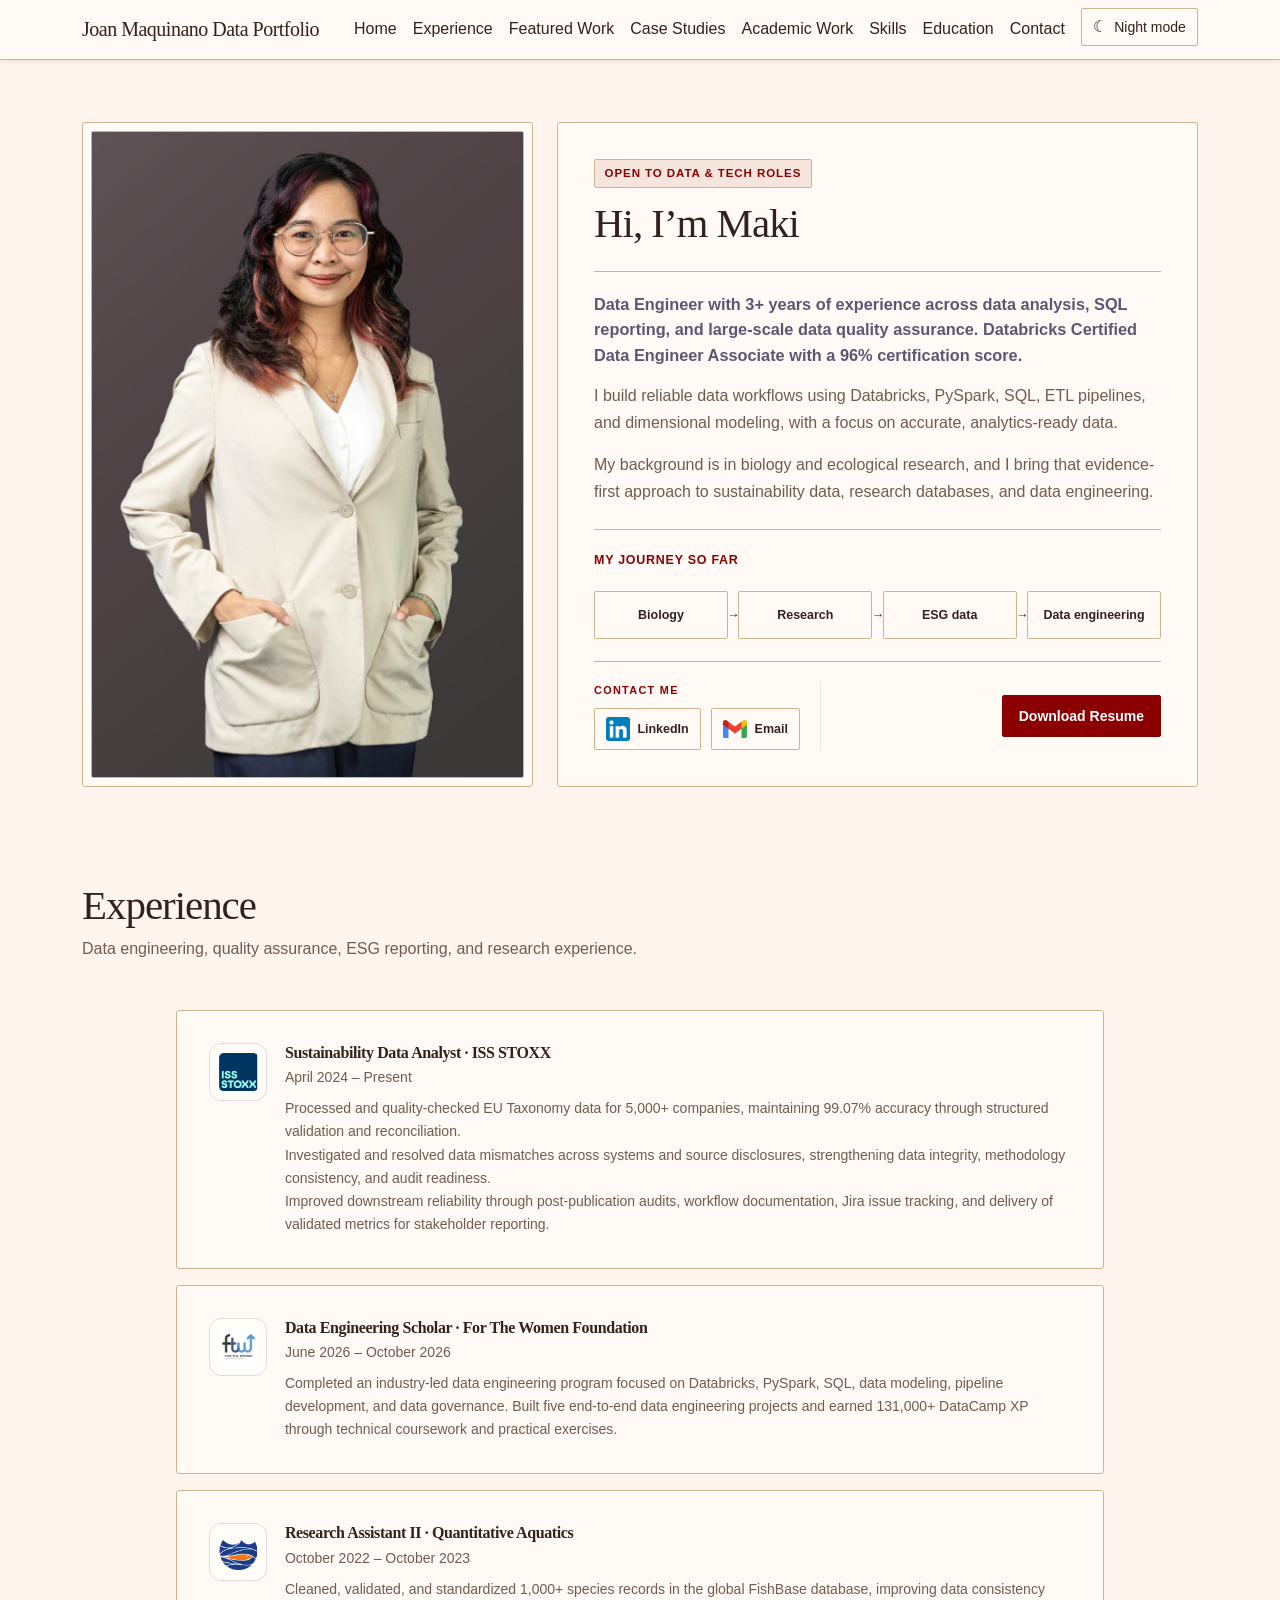
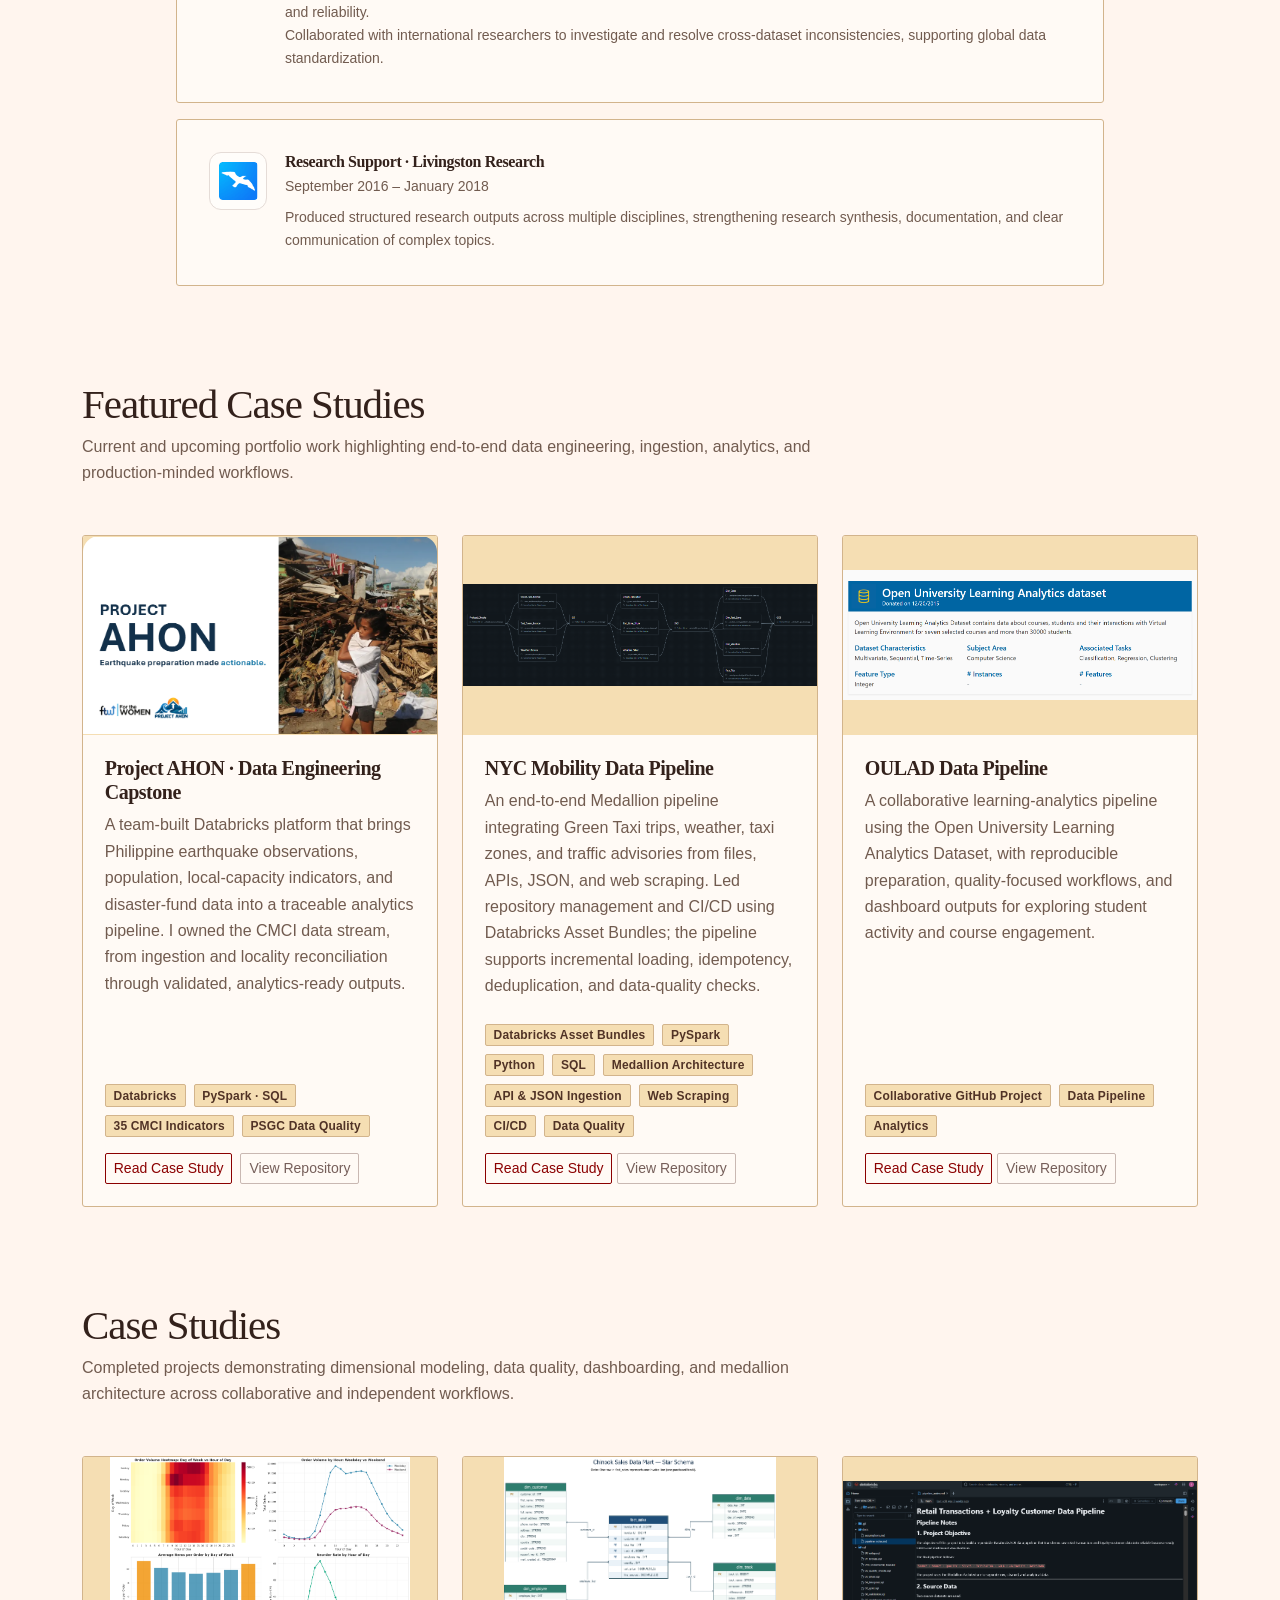
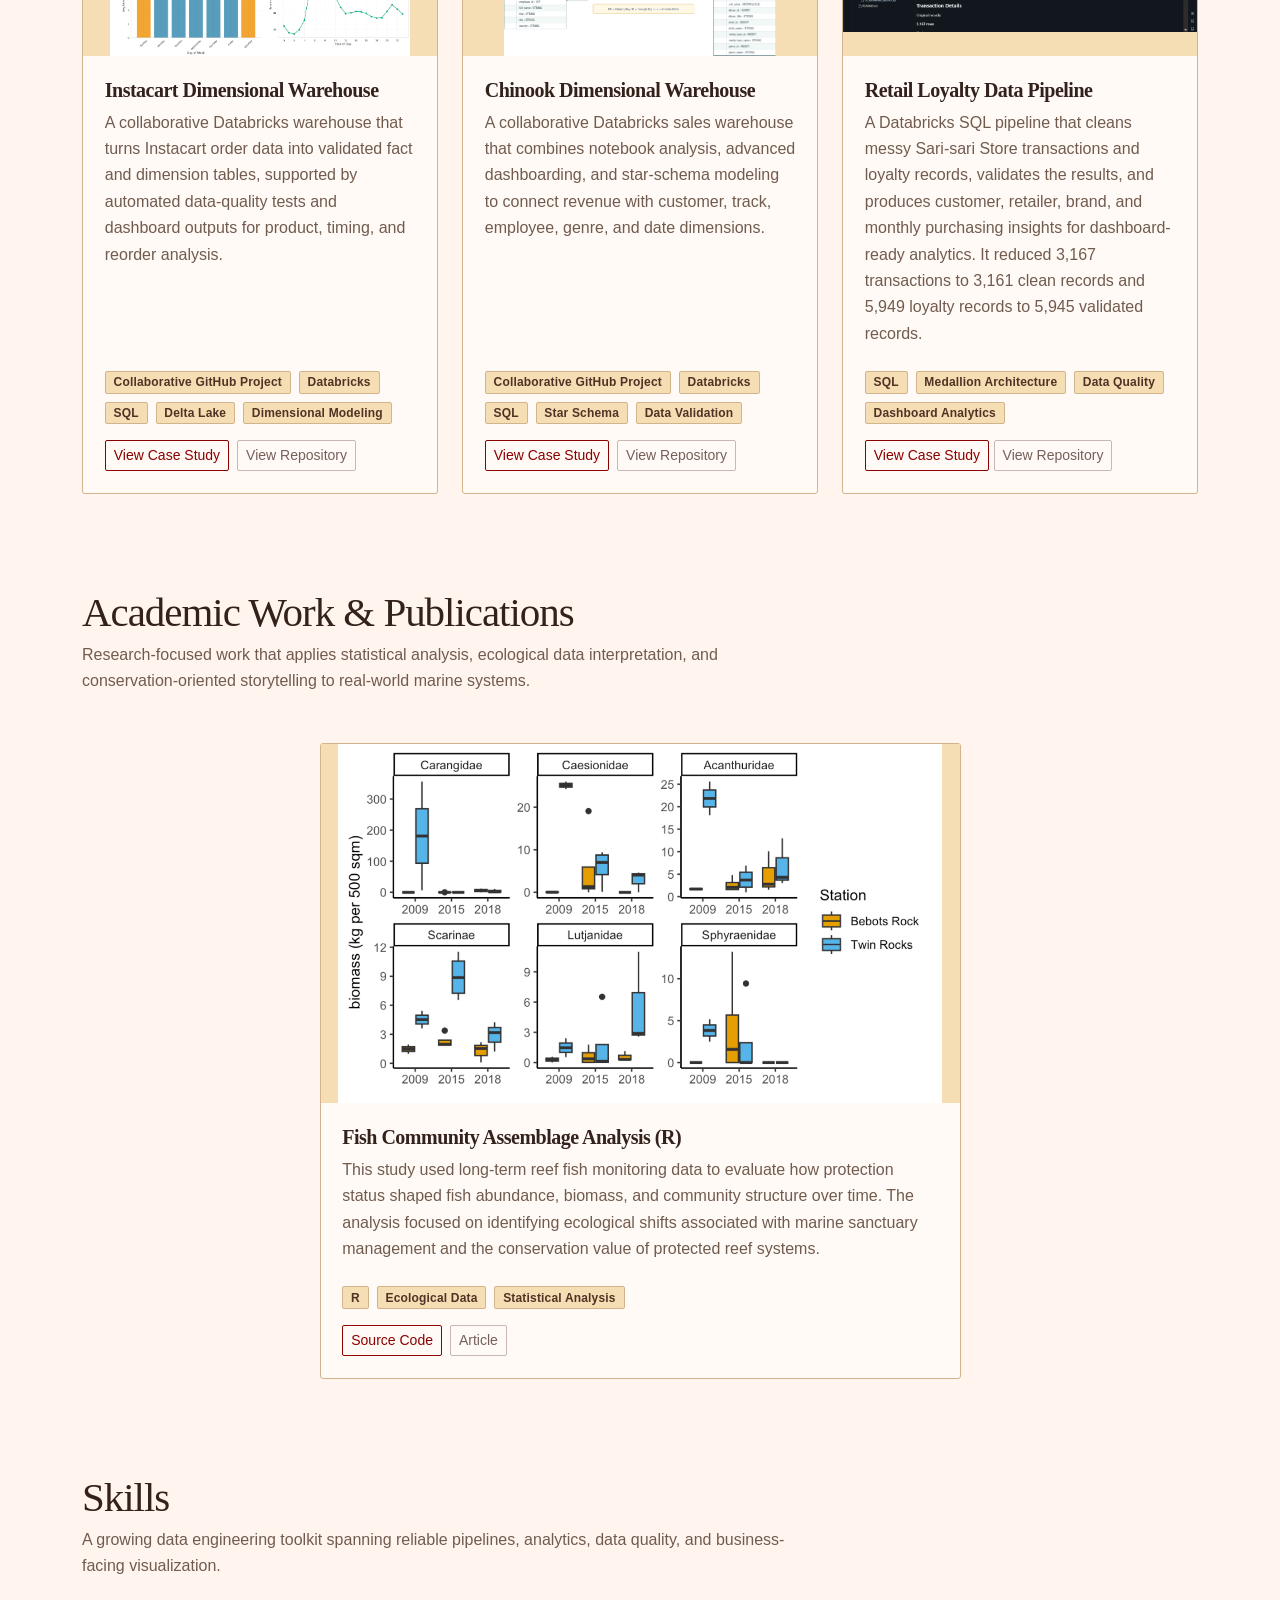
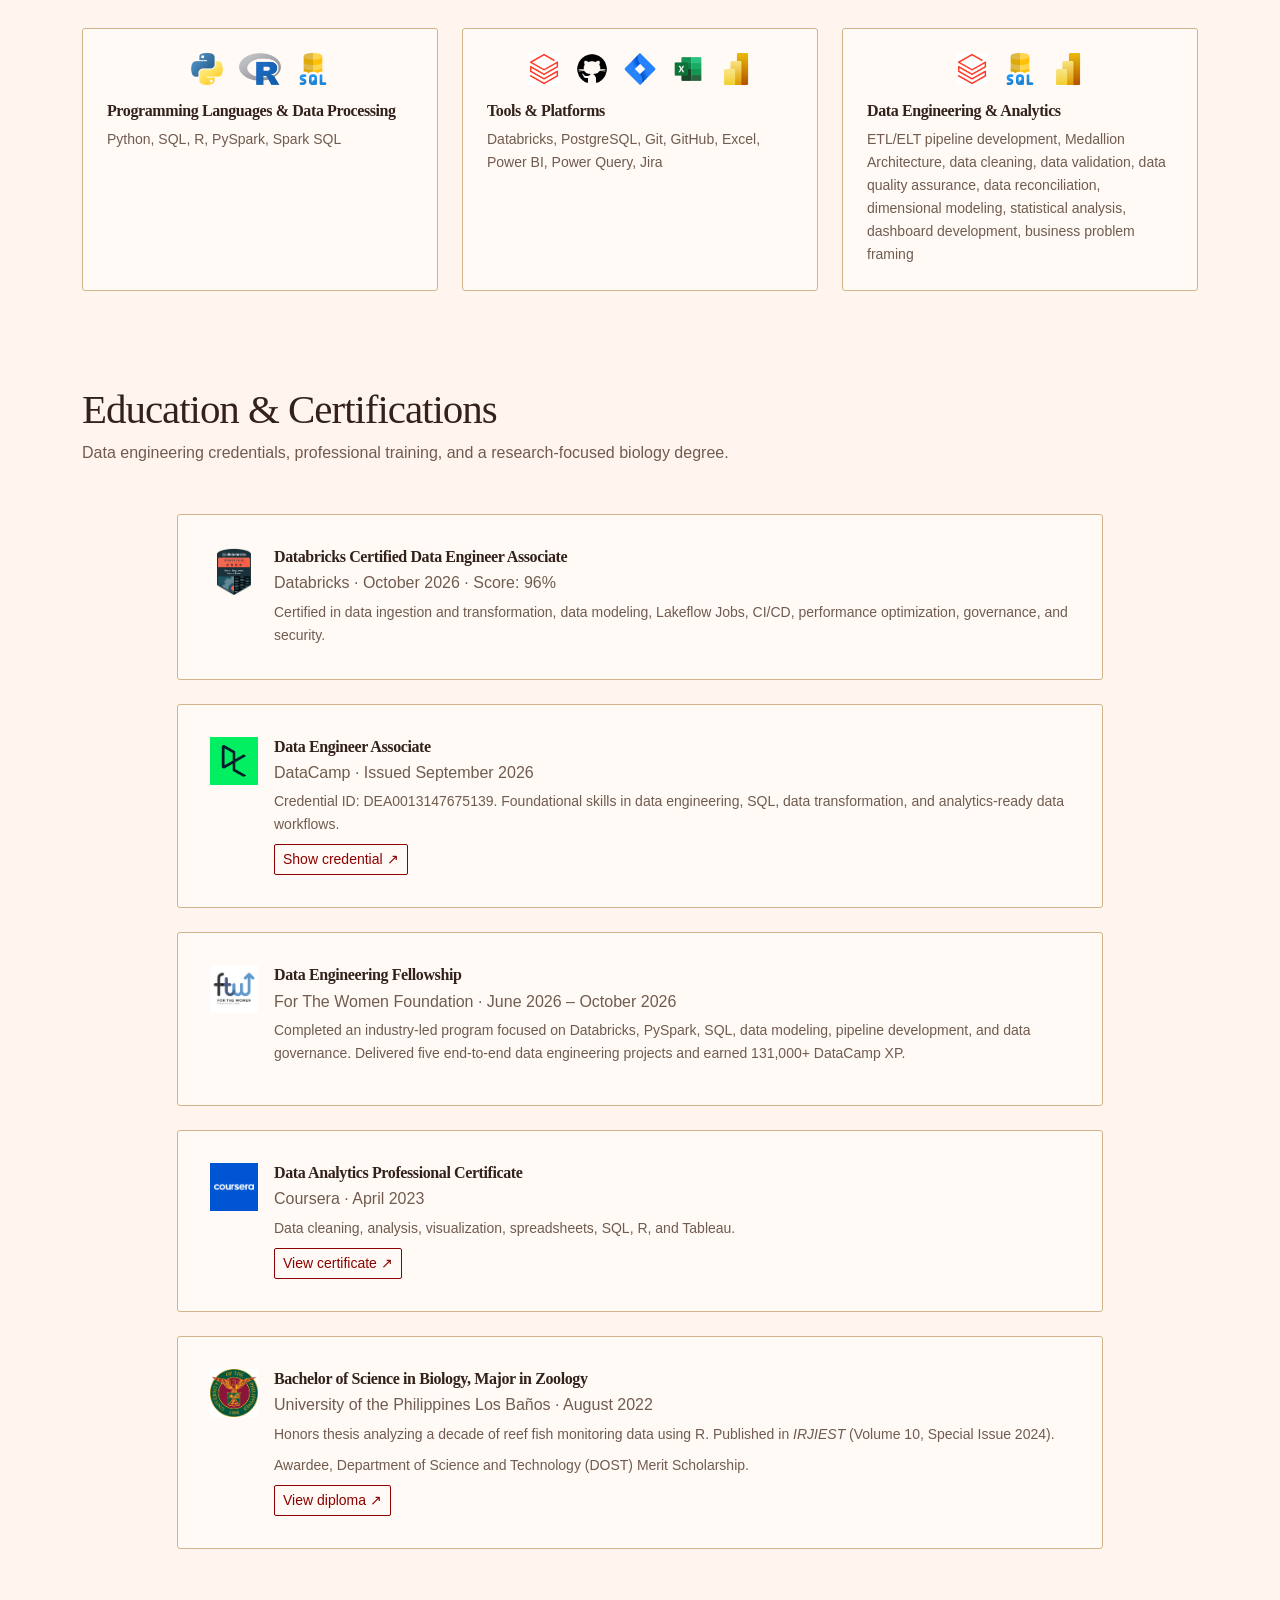
==== commit bd7521d9: "Add portfolio case studies and updates Co-authored-by: Copilot App <223556219+Copilot@users.noreply." ====
--- a/index.html
+++ b/index.html
@@ -3,7 +3,7 @@
 <head>
   <meta charset="UTF-8" />
   <meta name="viewport" content="width=device-width, initial-scale=1.0" />
-  <title>Joan Maquinano | Data Engineer | Data & ESG Analyst</title>
+  <title>Joan Maquinano | Certified Data Engineer</title>
 
   <!-- Bootstrap CSS -->
   <link
@@ -324,7 +324,7 @@
       width: 100%;
       height: 100%;
       object-fit: cover;
-      object-position: center center;
+      object-position: center top;
       border: 1px solid var(--border);
       border-radius: 1rem;
       box-shadow: 0 14px 32px rgba(15, 23, 42, 0.08);
@@ -343,7 +343,7 @@
 
       .profile-img {
         height: auto;
-        aspect-ratio: 1 / 1;
+        aspect-ratio: 4 / 5;
       }
     }
 
@@ -600,9 +600,68 @@
     }
   </style>
   <link rel="stylesheet" href="assets/css/editorial.css" />
+  <script>
+    try {
+      const savedTheme = localStorage.getItem("portfolio-theme");
+      document.documentElement.dataset.theme = savedTheme === "dark" || savedTheme === "light"
+        ? savedTheme
+        : window.matchMedia("(prefers-color-scheme: dark)").matches ? "dark" : "light";
+    } catch {
+      document.documentElement.dataset.theme = "light";
+    }
+  </script>
+  <style>
+    body.portfolio-home {
+      --bg: #fff5ee;
+      --card: #fffaf5;
+      --text: #33211b;
+      --muted: #715b4f;
+      --primary: #8b0000;
+      --primary-soft: #f5e5dc;
+      --border: #d2b48c;
+      --editorial-rule: #d2b48c;
+      --coral: #a0522d;
+      --sunshine: #d2b48c;
+      --mint: #806044;
+      --lavender: #a0522d;
+      background-color: var(--bg) !important;
+    }
+
+    body.portfolio-home a:hover {
+      color: #6f0000;
+    }
+
+    body.portfolio-home .btn-primary:hover,
+    body.portfolio-home .about-resume-button:hover {
+      background: #6f0000 !important;
+      border-color: #6f0000 !important;
+    }
+
+    body.portfolio-home .badge,
+    body.portfolio-home .badge-tech,
+    body.portfolio-home .hero .badge {
+      background: #f5deb3 !important;
+      border-color: #d2b48c !important;
+      color: #513326 !important;
+    }
+
+    body.portfolio-home .card:hover,
+    body.portfolio-home .section-card:hover,
+    body.portfolio-home .skill-card:hover {
+      border-color: #a0522d !important;
+    }
+
+    .certification-badge {
+      width: 48px;
+      height: 48px;
+      flex: 0 0 auto;
+      object-fit: contain;
+      object-position: center;
+    }
+  </style>
 </head>
 
-<body>
+<body class="portfolio-home">
   <div id="top"></div>
 
   <!-- NAVBAR -->
@@ -632,6 +691,11 @@
           <li class="nav-item"><a class="nav-link" href="#skills">Skills</a></li>
           <li class="nav-item"><a class="nav-link" href="#education">Education</a></li>
           <li class="nav-item"><a class="nav-link" href="#contact">Contact</a></li>
+          <li class="nav-item ms-lg-2">
+            <button type="button" class="theme-toggle mt-2 mt-lg-0" aria-label="Switch to night mode" aria-pressed="false">
+              <span class="theme-toggle-icon" aria-hidden="true">☾</span><span>Night mode</span>
+            </button>
+          </li>
         </ul>
       </div>
     </div>
@@ -643,7 +707,7 @@
     <div class="row align-items-stretch g-4 reveal">
       <div class="col-md-5 text-center d-flex justify-content-center align-items-stretch">
         <div class="about-photo">
-          <img src="assets/images/about/profile.jpg" alt="Maki professional portrait" class="img-fluid profile-img" />
+          <img src="assets/images/about/joan-professional-portrait.jpg" alt="Joan Maquinano in a cream blazer" class="img-fluid profile-img" />
         </div>
       </div>
 
@@ -656,16 +720,17 @@
 
           <div class="about-copy">
             <p class="about-lead">
-              <strong>Data Engineer with 3+ years of experience across data analysis, SQL reporting, and
-              large-scale data quality assurance. A BS Biology graduate from UPLB and DOST scholar.</strong>
+              <strong>Data Engineer with 3+ years of experience across data analysis, SQL reporting,
+              and large-scale data quality assurance. Databricks Certified Data Engineer Associate
+              with a 96% certification score.</strong>
             </p>
             <p class="muted">
-              I started out studying fish, biodiversity, and ecological data. My experience now spans
-              research databases, species records, sustainability reporting, and reliable data pipelines.
+              I build reliable data workflows using Databricks, PySpark, SQL, ETL pipelines, and
+              dimensional modeling, with a focus on accurate, analytics-ready data.
             </p>
             <p class="muted">
-              I currently work with large-scale ESG datasets, improving data quality through careful
-              cleaning, validation, reconciliation, and clear documentation.
+              My background is in biology and ecological research, and I bring that evidence-first
+              approach to sustainability data, research databases, and data engineering.
             </p>
           </div>
 
@@ -716,27 +781,9 @@
         <div class="col-md-10">
           <div class="section-block">
             <div class="experience-item">
-              <img src="assets/images/education/ftw.png" alt="For The Women Foundation logo" class="experience-logo" />
+              <img src="assets/images/experience/iss.png" alt="ISS STOXX logo" class="experience-logo" />
               <div class="experience-content">
-                <h6 class="fw-semibold mb-1">Data Engineering Scholar · For The Women Foundation</h6>
-                <p class="muted small mb-2">June 2026 – October 2026</p>
-                <p class="muted small mb-0">
-                  Completed an industry-led data engineering program focused on Databricks, PySpark,
-                  SQL, data modeling, pipeline development, and data governance. Built five
-                  end-to-end data engineering projects and earned 131,000+ DataCamp XP through
-                  technical coursework and practical exercises.
-                </p>
-              </div>
-            </div>
-          </div>
-        </div>
-
-        <div class="col-md-10">
-          <div class="section-block">
-            <div class="experience-item">
-              <img src="assets/images/experience/iss.png" alt="Institutional Shareholder Services logo" class="experience-logo" />
-              <div class="experience-content">
-                <h6 class="fw-semibold mb-1">Sustainability Data Analyst · Institutional Shareholder Services</h6>
+                <h6 class="fw-semibold mb-1">Sustainability Data Analyst · ISS STOXX</h6>
                 <p class="muted small mb-2">April 2024 – Present</p>
                 <p class="muted small mb-0">
                   Processed and quality-checked EU Taxonomy data for 5,000+ companies, maintaining
@@ -750,6 +797,24 @@
                   Improved downstream reliability through post-publication audits, workflow
                   documentation, Jira issue tracking, and delivery of validated metrics for
                   stakeholder reporting.
+                </p>
+              </div>
+            </div>
+          </div>
+        </div>
+
+        <div class="col-md-10">
+          <div class="section-block">
+            <div class="experience-item">
+              <img src="assets/images/education/ftw.png" alt="For The Women Foundation logo" class="experience-logo" />
+              <div class="experience-content">
+                <h6 class="fw-semibold mb-1">Data Engineering Scholar · For The Women Foundation</h6>
+                <p class="muted small mb-2">June 2026 – October 2026</p>
+                <p class="muted small mb-0">
+                  Completed an industry-led data engineering program focused on Databricks, PySpark,
+                  SQL, data modeling, pipeline development, and data governance. Built five
+                  end-to-end data engineering projects and earned 131,000+ DataCamp XP through
+                  technical coursework and practical exercises.
                 </p>
               </div>
             </div>
@@ -810,47 +875,25 @@
         <div class="col-lg-4 col-md-6">
           <div class="card h-100 shadow-sm">
             <div class="ratio ratio-16x9">
-              <img src="assets/images/case-studies/capstone-placeholder.svg" class="card-img-top" alt="Capstone project coming October 2026 placeholder" />
+              <img src="assets/images/case-studies/project-ahon-earthquake-preparedness.png" class="card-img-top" alt="Project AHON team cover about earthquake preparedness in the Philippines" />
             </div>
             <div class="card-body d-flex flex-column">
-              <h5 class="fw-semibold">Capstone Project</h5>
+              <h5 class="fw-semibold">Project AHON · Data Engineering Capstone</h5>
               <p class="muted flex-grow-1">
-                A portfolio capstone project focused on applying end-to-end data engineering
-                practices to a production-minded analytics problem. Details, implementation,
-                and project outputs coming October 2026.
-              </p>
-              <div class="mt-2 d-flex gap-2 flex-wrap">
-                <span class="badge badge-tech">Coming October 2026</span>
-                <span class="badge badge-tech">Data Engineering</span>
-              </div>
-            </div>
-          </div>
-        </div>
-
-        <div class="col-lg-4 col-md-6">
-          <div class="card h-100 shadow-sm">
-            <div class="ratio ratio-16x9">
-              <img src="assets/images/case-studies/project-ahon-earthquake-preparedness.png" class="card-img-top" alt="Project AHON image about earthquake preparedness, provided by the project team" />
-            </div>
-            <div class="card-body d-flex flex-column">
-              <h5 class="fw-semibold">Project AHON</h5>
-              <p class="muted flex-grow-1">
-                A Databricks lakehouse pipeline integrating CMCI, disaster-risk, and geographic data
-                with PySpark, SQL, and quality checks. Its dashboard brings together six datasets
-                covering 1,600+ local government units to compare local risk, preparedness, and
-                resilience for stronger disaster decision-making.
+                A team-built Databricks platform that brings Philippine earthquake observations,
+                population, local-capacity indicators, and disaster-fund data into a traceable
+                analytics pipeline. I owned the CMCI data stream, from ingestion and locality
+                reconciliation through validated, analytics-ready outputs.
               </p>
               <div class="mt-2 d-flex gap-2 flex-wrap">
                 <span class="badge badge-tech">Databricks</span>
-                <span class="badge badge-tech">PySpark</span>
-                <span class="badge badge-tech">Delta Lake</span>
-                <span class="badge badge-tech">Disaster Preparedness</span>
-                <span class="badge badge-tech">Hazard Monitoring</span>
-                <span class="badge badge-tech">Six Datasets · 1,600+ LGUs</span>
-                <span class="badge badge-tech">Decision Support</span>
-              </div>
-              <div class="mt-3">
-                <a href="https://github.com/Project-AHON/AHON-Pipeline" target="_blank" rel="noopener noreferrer" class="btn btn-outline-primary btn-sm">View Repository</a>
+                <span class="badge badge-tech">PySpark · SQL</span>
+                <span class="badge badge-tech">35 CMCI Indicators</span>
+                <span class="badge badge-tech">PSGC Data Quality</span>
+              </div>
+              <div class="mt-3 d-flex flex-wrap gap-2">
+                <a href="ahon-capstone-case.html" class="btn btn-outline-primary btn-sm">Read Case Study</a>
+                <a href="https://github.com/Project-AHON/AHON-Pipeline" target="_blank" rel="noopener noreferrer" class="btn btn-outline-dark btn-sm">View Repository</a>
               </div>
             </div>
           </div>
@@ -881,7 +924,8 @@
                 <span class="badge badge-tech">Data Quality</span>
               </div>
               <div class="mt-3">
-                <a href="https://github.com/JoanMaquinano/NYC-Mobility" target="_blank" rel="noopener noreferrer" class="btn btn-outline-primary btn-sm">View Repository</a>
+                <a href="nyc-mobility-case.html" class="btn btn-outline-primary btn-sm">Read Case Study</a>
+                <a href="https://github.com/JoanMaquinano/NYC-Mobility" target="_blank" rel="noopener noreferrer" class="btn btn-outline-dark btn-sm">View Repository</a>
               </div>
             </div>
           </div>
@@ -905,7 +949,8 @@
                 <span class="badge badge-tech">Analytics</span>
               </div>
               <div class="mt-3">
-                <a href="https://github.com/catweyine/OULAD-Pipeline" target="_blank" rel="noopener noreferrer" class="btn btn-outline-primary btn-sm">View Repository</a>
+                <a href="oulad-case.html" class="btn btn-outline-primary btn-sm">Read Case Study</a>
+                <a href="https://github.com/catweyine/OULAD-Pipeline" target="_blank" rel="noopener noreferrer" class="btn btn-outline-dark btn-sm">View Repository</a>
               </div>
             </div>
           </div>
@@ -1356,7 +1401,7 @@
   <section id="education" class="py-5">
     <div class="container reveal">
       <div class="text-center mb-5">
-        <h2 class="section-title">Education, Certifications & Learning</h2>
+        <h2 class="section-title">Education &amp; Certifications</h2>
         <p class="muted">
           Data engineering credentials, professional training, and a research-focused biology degree.
         </p>
@@ -1366,12 +1411,17 @@
         <div class="col-md-10">
           <div class="section-block">
             <div class="d-flex align-items-start gap-3">
-              <div class="section-block p-2" aria-hidden="true">LEARN</div>
+              <img
+                src="assets/images/certifications/databricks-data-engineer-associate.png"
+                alt="Databricks Certified Data Engineer Associate badge"
+                class="certification-badge"
+              />
               <div>
-                <h6 class="fw-semibold mb-1">Current Learning Focus</h6>
+                <h6 class="fw-semibold mb-1">Databricks Certified Data Engineer Associate</h6>
+                <p class="muted mb-1">Databricks · October 2026 · Score: 96%</p>
                 <p class="muted small mb-0">
-                  Advanced PySpark, Lakeflow, Databricks Asset Bundles, CI/CD, and production-grade
-                  data quality and governance.
+                  Certified in data ingestion and transformation, data modeling, Lakeflow Jobs,
+                  CI/CD, performance optimization, governance, and security.
                 </p>
               </div>
             </div>
@@ -1384,7 +1434,7 @@
               <img src="assets/images/education/datacamp.jpg" alt="DataCamp logo" width="48" />
               <div>
                 <h6 class="fw-semibold mb-1">Data Engineer Associate</h6>
-                <p class="muted mb-1">DataCamp · Issued September 2026 · Expires September 2028</p>
+                <p class="muted mb-1">DataCamp · Issued September 2026</p>
                 <p class="muted small mb-2">
                   Credential ID: DEA0013147675139. Foundational skills in data engineering, SQL,
                   data transformation, and analytics-ready data workflows.
@@ -1394,27 +1444,6 @@
                   target="_blank"
                   class="btn btn-outline-primary btn-sm"
                 >Show credential <span aria-hidden="true">↗</span></a>
-              </div>
-            </div>
-          </div>
-        </div>
-
-        <div class="col-md-10">
-          <div class="section-block">
-            <div class="d-flex align-items-start gap-3">
-              <img src="assets/images/skills/databricks.png" alt="Databricks logo" width="48" />
-              <div>
-                <h6 class="fw-semibold mb-1">Databricks Certified Data Engineer Associate</h6>
-                <p class="muted mb-1">Databricks · October 2026 · Score: 96%</p>
-                <p class="muted small mb-0">
-                  Certified in data ingestion and transformation, data modeling, Lakeflow Jobs,
-                  CI/CD, performance optimization, governance, and security.
-                </p>
-                <img
-                  src="assets/images/certifications/databricks-data-engineer-associate.png"
-                  alt="Databricks Certified Data Engineer Associate certificate"
-                  class="certification-image"
-                />
               </div>
             </div>
           </div>
@@ -1477,7 +1506,7 @@
                 <p class="muted small mb-2">
                   Awardee, Department of Science and Technology (DOST) Merit Scholarship.
                 </p>
-                <a href="https://drive.google.com/file/d/17AIBUOZ9daZnIDzM9q6BNxEPBhBRr0Bf/view" target="_blank" class="btn btn-outline-dark btn-sm">View diploma <span aria-hidden="true">↗</span></a>
+                <a href="https://drive.google.com/file/d/17AIBUOZ9daZnIDzM9q6BNxEPBhBRr0Bf/view" target="_blank" class="btn btn-outline-primary btn-sm">View diploma <span aria-hidden="true">↗</span></a>
               </div>
             </div>
           </div>
@@ -1517,6 +1546,7 @@
   <div id="resume-print" aria-hidden="true"></div>
 
   <script src="https://cdn.jsdelivr.net/npm/bootstrap@5.3.3/dist/js/bootstrap.bundle.min.js"></script>
+  <script src="assets/js/theme-toggle.js"></script>
 
   <script>
     // Smooth reveal animation on scroll
--- a/assets/css/editorial.css
+++ b/assets/css/editorial.css
@@ -1,16 +1,32 @@
 :root {
-  --bg: #f4f1eb;
-  --card: #fbfaf7;
-  --text: #292824;
-  --muted: #716e67;
-  --primary: #6e273d;
-  --primary-soft: #eee5e6;
-  --border: #d8d1c7;
-  --coral: #6e273d;
-  --sunshine: #9c8052;
-  --mint: #647466;
-  --lavender: #8a6670;
-  --editorial-rule: #c9c0b5;
+  --bg: #fff5ee;
+  --card: #fffaf5;
+  --text: #33211b;
+  --muted: #715b4f;
+  --primary: #8b0000;
+  --primary-soft: #f5e5dc;
+  --border: #d2b48c;
+  --coral: #a0522d;
+  --sunshine: #d2b48c;
+  --mint: #806044;
+  --lavender: #a0522d;
+  --editorial-rule: #d2b48c;
+}
+
+html[data-theme="dark"] {
+  color-scheme: dark;
+  --bg: #191714;
+  --card: #24211d;
+  --text: #eee8df;
+  --muted: #b8ada1;
+  --primary: #d29a7a;
+  --primary-soft: #392b24;
+  --border: #51483d;
+  --coral: #d29a7a;
+  --sunshine: #c5a474;
+  --mint: #9bab91;
+  --lavender: #bb9aa4;
+  --editorial-rule: #51483d;
 }
 
 html {
@@ -76,7 +92,39 @@
 }
 
 a:hover {
-  color: #431728;
+  color: #6f0000;
+}
+
+.theme-toggle {
+  display: inline-flex;
+  align-items: center;
+  justify-content: center;
+  gap: 0.45rem;
+  min-height: 38px;
+  padding: 0.4rem 0.7rem;
+  border: 1px solid var(--border);
+  border-radius: 2px;
+  background: var(--card);
+  color: var(--text);
+  font: inherit;
+  font-size: 0.875rem;
+  line-height: 1;
+  white-space: nowrap;
+  transition: color 180ms linear, background-color 180ms linear, border-color 180ms linear;
+}
+
+.theme-toggle:hover {
+  border-color: var(--primary);
+  color: var(--primary);
+}
+
+.theme-toggle:focus-visible {
+  outline: 2px solid var(--primary);
+  outline-offset: 3px;
+}
+
+.theme-toggle-icon {
+  font-size: 1rem;
 }
 
 .btn,
@@ -95,8 +143,8 @@
 
 .btn-primary:hover,
 .about-resume-button:hover {
-  background: #431728 !important;
-  border-color: #431728 !important;
+  background: #6f0000 !important;
+  border-color: #6f0000 !important;
 }
 
 .btn-outline-primary {
@@ -183,7 +231,7 @@
 }
 
 .card .ratio {
-  background: #eeeae3 !important;
+  background: #f5deb3 !important;
 }
 
 .card .ratio > .card-img-top {
@@ -193,20 +241,70 @@
 .badge,
 .badge-tech,
 .hero .badge {
-  background: #eeeae3 !important;
+  background: #f5deb3 !important;
   border: 1px solid var(--border) !important;
   border-radius: 2px !important;
-  color: #514d47 !important;
+  color: #513326 !important;
   font-weight: 600;
   letter-spacing: 0.015em;
 }
 
 .layer,
 [class*="layer-"] {
-  background: #f0ece5 !important;
+  background: #f5e5dc !important;
   border-color: var(--border) !important;
   border-radius: 2px !important;
   box-shadow: none !important;
+}
+
+.hero-chip {
+  display: inline-block;
+  margin-bottom: 0.5rem;
+  padding: 0.35rem 0.6rem;
+  color: var(--primary) !important;
+  background: #f5e5dc !important;
+  border: 1px solid var(--border) !important;
+  border-radius: 2px !important;
+  font-size: 0.72rem !important;
+  font-weight: 700 !important;
+  letter-spacing: 0.08em;
+  line-height: 1.3;
+  text-transform: uppercase;
+}
+
+.hero h1,
+.section-card h2 {
+  color: var(--text) !important;
+}
+
+.flow-arrow {
+  color: var(--primary) !important;
+}
+
+.architecture-flow {
+  gap: 0.8rem;
+}
+
+.layer-source,
+.layer-raw,
+.layer-bronze {
+  background: #f5deb3 !important;
+}
+
+.layer-clean,
+.layer-quality,
+.layer-silver {
+  background: #f5e5dc !important;
+}
+
+.layer-mart,
+.layer-gold {
+  background: #eadbd1 !important;
+}
+
+.layer-analytics,
+.layer-dashboard {
+  background: #f1e5d6 !important;
 }
 
 .preview-img,
@@ -262,7 +360,7 @@
 }
 
 .about-contact-link:hover {
-  background: #eeeae3 !important;
+  background: #f5deb3 !important;
   border-color: #a89588 !important;
   color: var(--primary) !important;
   transform: none !important;
@@ -277,6 +375,158 @@
 
 .journey-step:not(:last-child)::after {
   color: var(--primary) !important;
+}
+
+html[data-theme="dark"] body.portfolio-home {
+  --bg: #191714;
+  --card: #24211d;
+  --text: #eee8df;
+  --muted: #b8ada1;
+  --primary: #d29a7a;
+  --primary-soft: #392b24;
+  --border: #51483d;
+  --editorial-rule: #51483d;
+  --coral: #d29a7a;
+  --sunshine: #c5a474;
+  --mint: #9bab91;
+  --lavender: #bb9aa4;
+}
+
+html[data-theme="dark"] .hero-chip {
+  background: #342b24 !important;
+  border-color: var(--border);
+  color: var(--primary) !important;
+}
+
+html[data-theme="dark"] body.portfolio-home .badge,
+html[data-theme="dark"] body.portfolio-home .badge-tech,
+html[data-theme="dark"] body.portfolio-home .hero .badge {
+  background: #342b24 !important;
+  border-color: var(--border) !important;
+  color: #e8d9c7 !important;
+}
+
+html[data-theme="dark"] body.portfolio-home .about-contact-link,
+html[data-theme="dark"] body.portfolio-home .journey-step {
+  background: var(--card) !important;
+  border-color: var(--border) !important;
+  color: var(--text) !important;
+}
+
+html[data-theme="dark"] body.portfolio-home .about-contact-link:hover {
+  background: #302923 !important;
+  color: var(--primary) !important;
+}
+
+html[data-theme="dark"] .text-dark,
+html[data-theme="dark"] .text-body,
+html[data-theme="dark"] .navbar .navbar-brand,
+html[data-theme="dark"] .navbar .nav-link {
+  color: var(--text) !important;
+}
+
+html[data-theme="dark"] .text-muted,
+html[data-theme="dark"] .text-secondary {
+  color: var(--muted) !important;
+}
+
+html[data-theme="dark"] .text-bg-light,
+html[data-theme="dark"] .bg-light,
+html[data-theme="dark"] .bg-white,
+html[data-theme="dark"] .list-group-item {
+  background-color: var(--card) !important;
+  color: var(--text) !important;
+}
+
+html[data-theme="dark"] .text-bg-warning {
+  background-color: #76552d !important;
+  color: #fff0d6 !important;
+}
+
+html[data-theme="dark"] .navbar-toggler {
+  border-color: var(--border);
+}
+
+html[data-theme="dark"] .navbar-toggler-icon {
+  filter: invert(1);
+}
+
+html[data-theme="dark"] .btn-outline-dark {
+  border-color: var(--border);
+  color: var(--text);
+}
+
+html[data-theme="dark"] .btn-outline-dark:hover {
+  background: var(--text);
+  color: var(--bg);
+}
+
+html[data-theme="dark"] .theme-toggle {
+  background: var(--card);
+  border-color: var(--border);
+  color: var(--text);
+}
+
+html[data-theme="dark"] .form-control,
+html[data-theme="dark"] .form-select {
+  background-color: #1d1b18;
+  border-color: var(--border);
+  color: var(--text);
+}
+
+html[data-theme="dark"] .form-control::placeholder {
+  color: var(--muted);
+}
+
+html[data-theme="dark"] .card .ratio {
+  background: #302b25 !important;
+}
+
+html[data-theme="dark"] .card .ratio > img {
+  background-color: #302b25;
+}
+
+html[data-theme="dark"] .layer,
+html[data-theme="dark"] [class*="layer-"] {
+  background: #302b25 !important;
+  border-color: var(--border) !important;
+  color: var(--text) !important;
+}
+
+html[data-theme="dark"] .layer-source,
+html[data-theme="dark"] .layer-bronze,
+html[data-theme="dark"] .layer-clean,
+html[data-theme="dark"] .layer-quality,
+html[data-theme="dark"] .layer-silver,
+html[data-theme="dark"] .layer-gold,
+html[data-theme="dark"] .layer-mart,
+html[data-theme="dark"] .layer-analytics,
+html[data-theme="dark"] .layer-dashboard {
+  background: #302b25 !important;
+}
+
+html[data-theme="dark"] .layer,
+html[data-theme="dark"] [class*="layer-"] {
+  color: var(--text) !important;
+}
+
+html[data-theme="dark"] .certification-image {
+  background-color: #fff;
+}
+
+html[data-theme="dark"] code,
+html[data-theme="dark"] pre {
+  color: #e8d9c7;
+  background: #302b25;
+}
+
+html[data-theme="dark"] .table,
+html[data-theme="dark"] .table > :not(caption) > * > * {
+  --bs-table-bg: var(--card);
+  --bs-table-color: var(--text);
+  --bs-table-border-color: var(--border);
+  color: var(--text);
+  border-color: var(--border);
 }
 
 .container.reveal > .text-center.mb-5 {
@@ -301,6 +551,15 @@
     background: #fff !important;
     color: #111827 !important;
     font-family: Arial, sans-serif !important;
+  }
+
+  html[data-theme="dark"] body.printing-resume {
+    background: #fff !important;
+    color: #111 !important;
+  }
+
+  html[data-theme="dark"] body.printing-resume .resume-section h2 {
+    color: #111 !important;
   }
 }
 
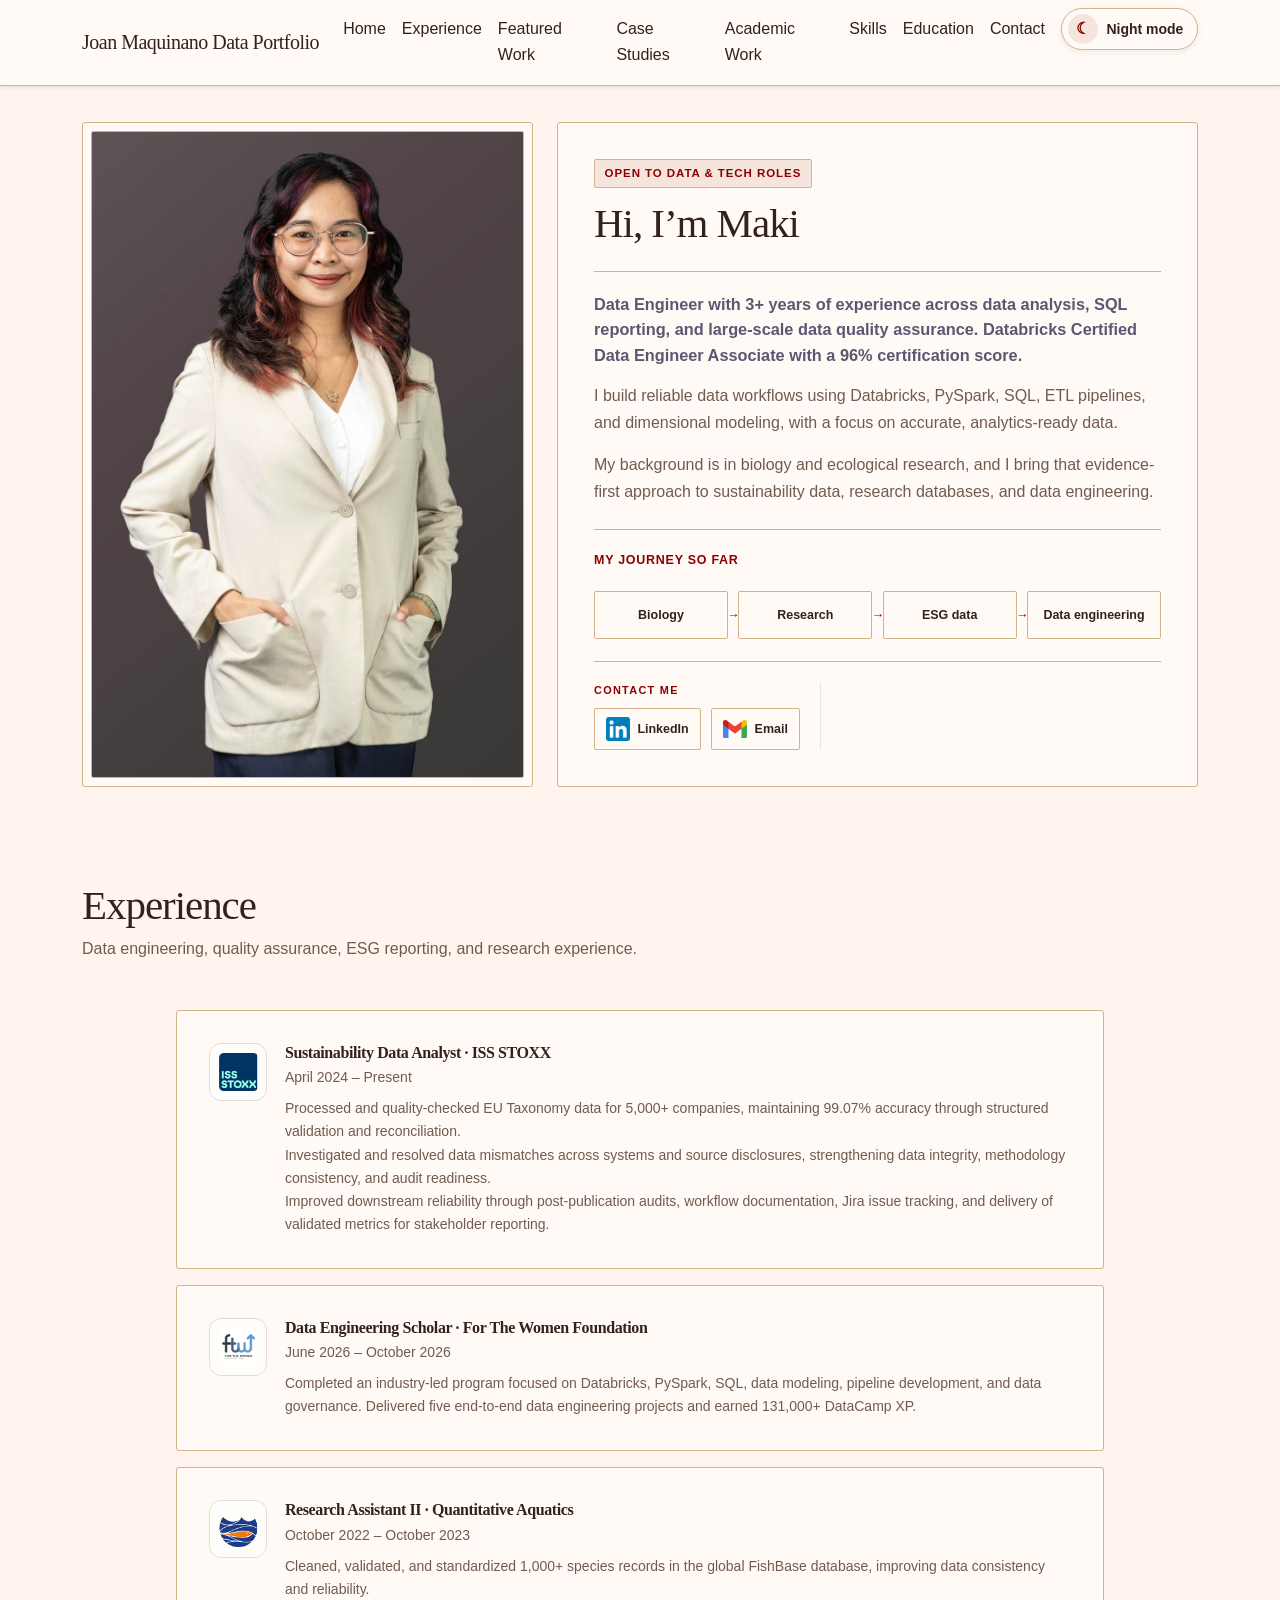
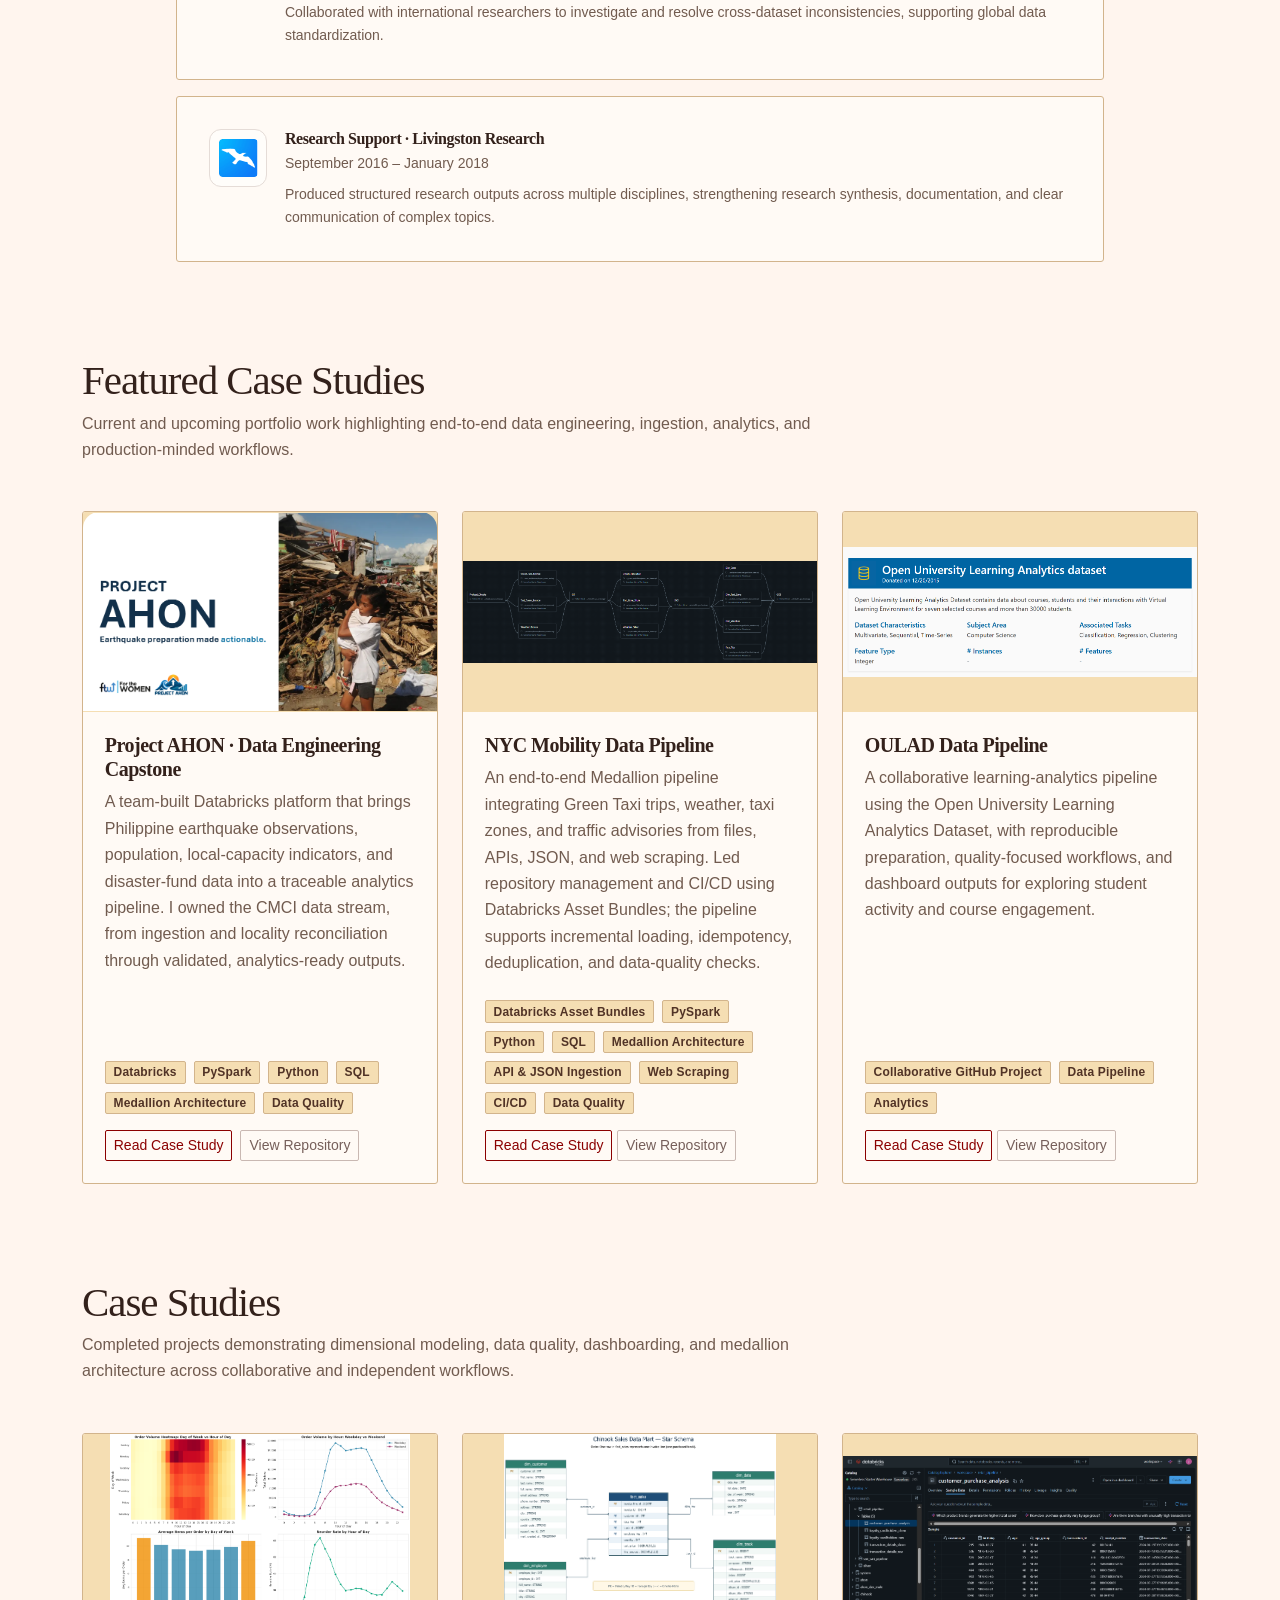
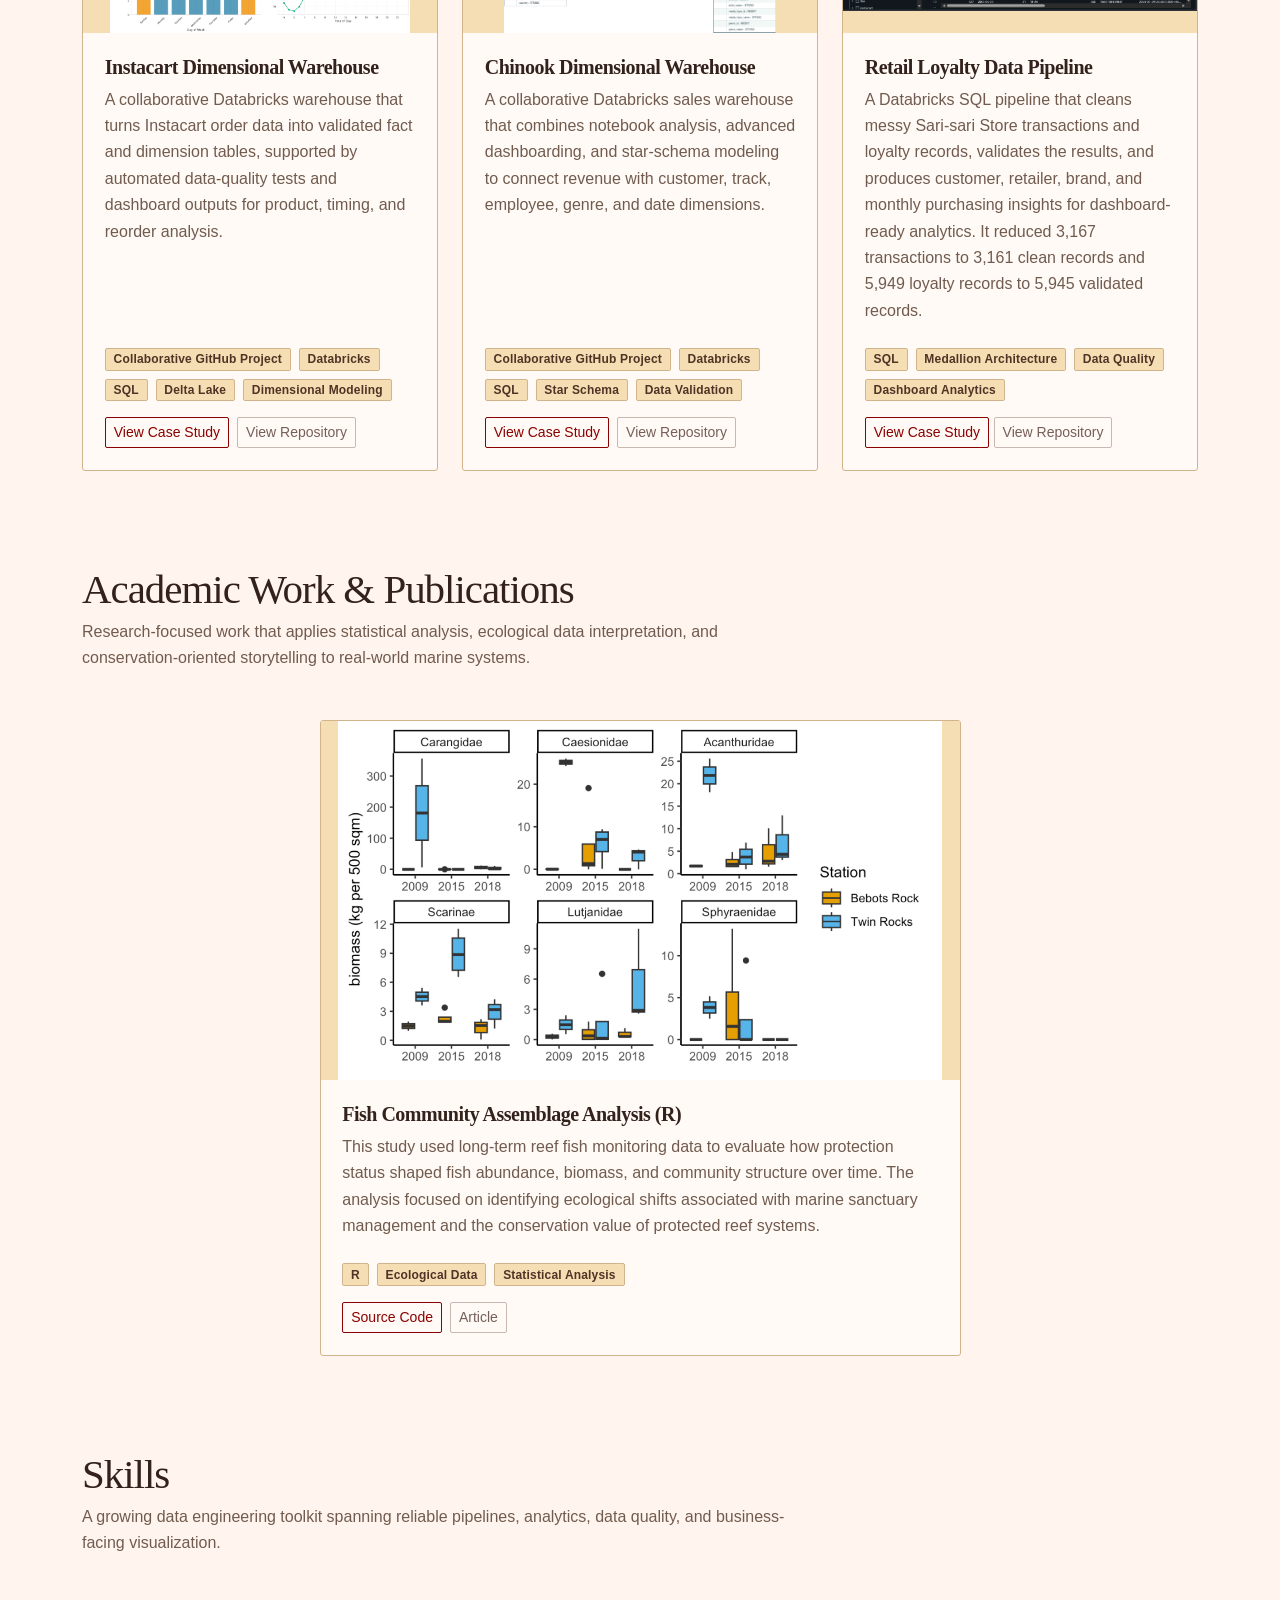
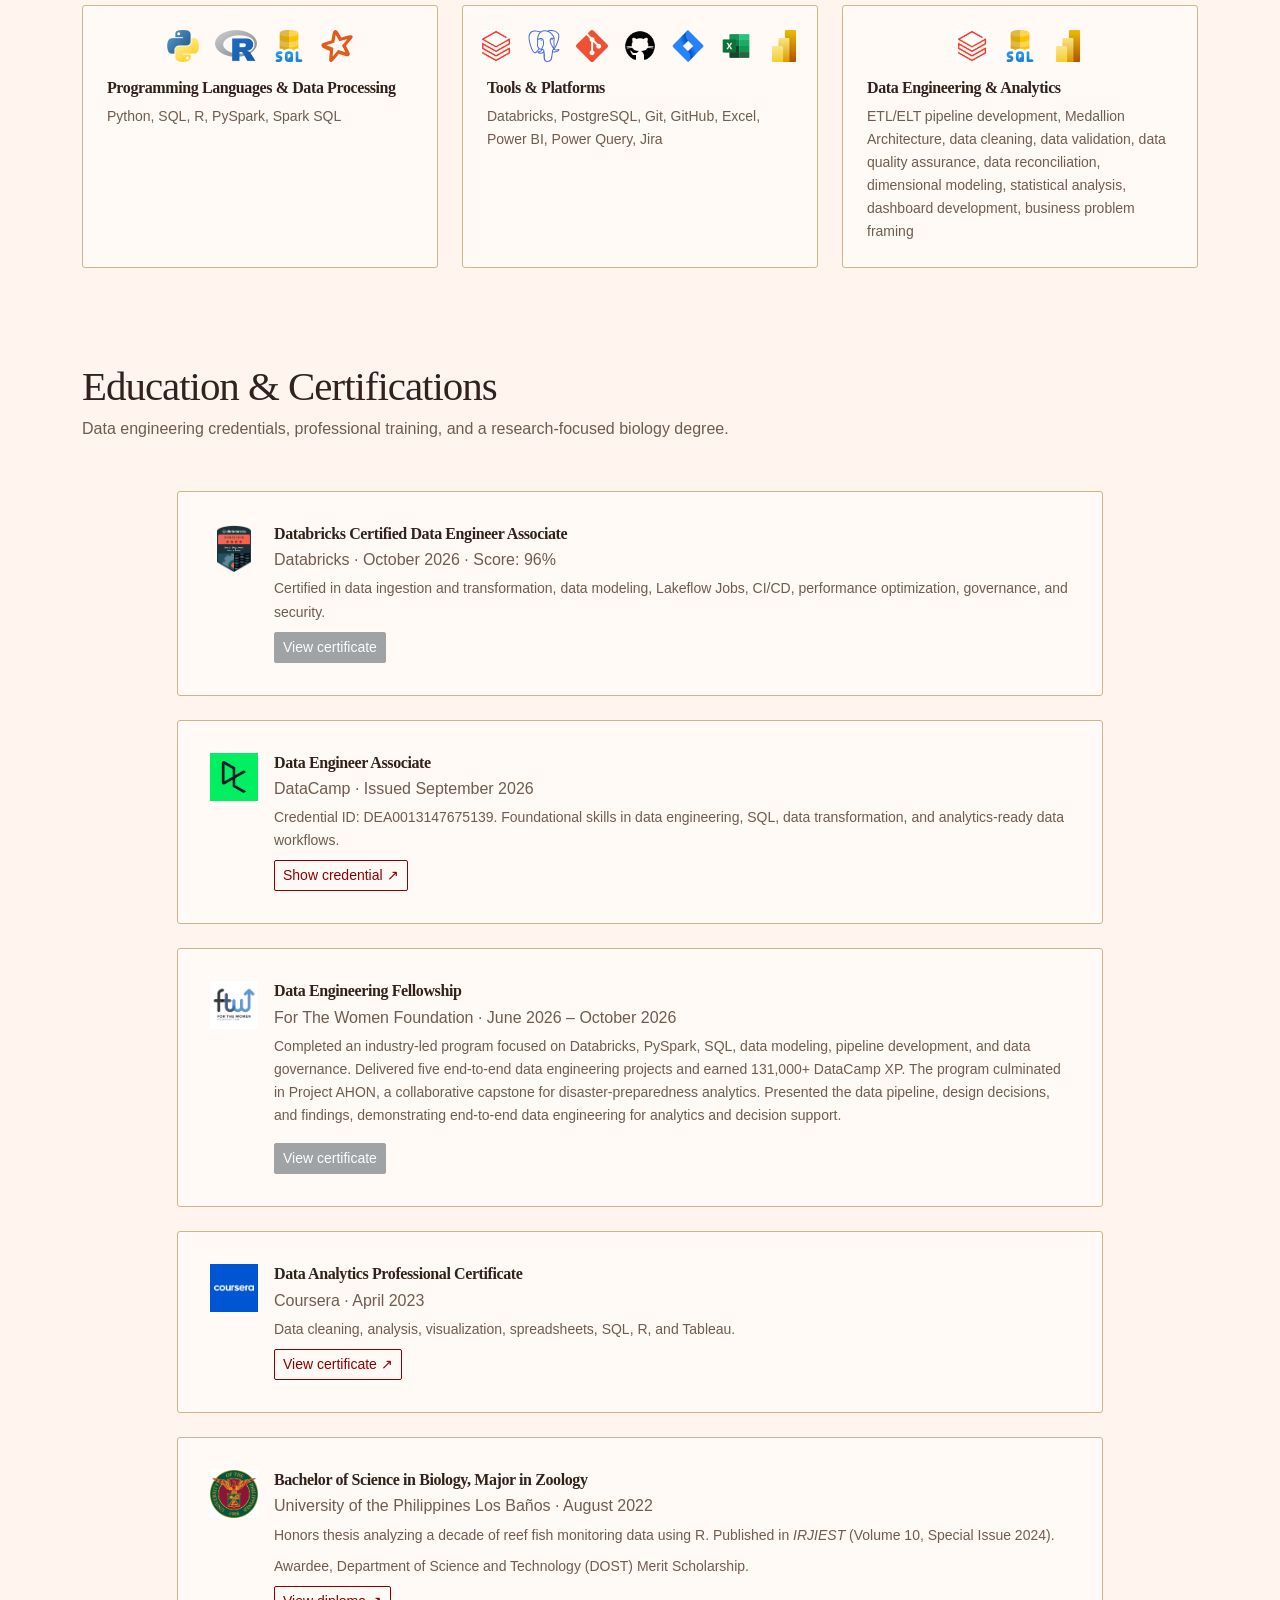
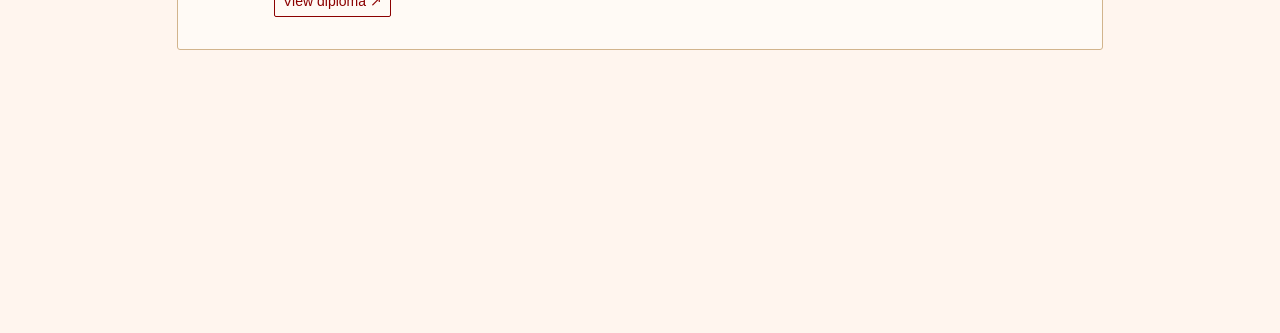
==== commit aaa9e06b: "Refine portfolio cards and theme controls Co-authored-by: Copilot App <223556219+Copilot@users.norep" ====
--- a/index.html
+++ b/index.html
@@ -599,7 +599,7 @@
       transform: translateY(0);
     }
   </style>
-  <link rel="stylesheet" href="assets/css/editorial.css" />
+  <link rel="stylesheet" href="assets/css/editorial.css?v=2" />
   <script>
     try {
       const savedTheme = localStorage.getItem("portfolio-theme");
@@ -759,7 +759,7 @@
               </div>
             </div>
             <div class="about-action-divider" aria-hidden="true"></div>
-            <button type="button" class="btn btn-sm about-resume-button" id="download-resume">Download Resume</button>
+            <!-- <button type="button" class="btn btn-sm about-resume-button" id="download-resume">Download Resume</button> -->
           </div>
         </div>
       </div>
@@ -811,10 +811,9 @@
                 <h6 class="fw-semibold mb-1">Data Engineering Scholar · For The Women Foundation</h6>
                 <p class="muted small mb-2">June 2026 – October 2026</p>
                 <p class="muted small mb-0">
-                  Completed an industry-led data engineering program focused on Databricks, PySpark,
-                  SQL, data modeling, pipeline development, and data governance. Built five
-                  end-to-end data engineering projects and earned 131,000+ DataCamp XP through
-                  technical coursework and practical exercises.
+                  Completed an industry-led program focused on Databricks, PySpark, SQL, data modeling,
+                  pipeline development, and data governance. Delivered five end-to-end data engineering
+                  projects and earned 131,000+ DataCamp XP.
                 </p>
               </div>
             </div>
@@ -887,9 +886,11 @@
               </p>
               <div class="mt-2 d-flex gap-2 flex-wrap">
                 <span class="badge badge-tech">Databricks</span>
-                <span class="badge badge-tech">PySpark · SQL</span>
-                <span class="badge badge-tech">35 CMCI Indicators</span>
-                <span class="badge badge-tech">PSGC Data Quality</span>
+                <span class="badge badge-tech">PySpark</span>
+                <span class="badge badge-tech">Python</span>
+                <span class="badge badge-tech">SQL</span>
+                <span class="badge badge-tech">Medallion Architecture</span>
+                <span class="badge badge-tech">Data Quality</span>
               </div>
               <div class="mt-3 d-flex flex-wrap gap-2">
                 <a href="ahon-capstone-case.html" class="btn btn-outline-primary btn-sm">Read Case Study</a>
@@ -1362,6 +1363,7 @@
               <img src="assets/images/skills/python.png" alt="Python" class="skill-logo" />
               <img src="assets/images/skills/r.png" alt="R" class="skill-logo" />
               <img src="assets/images/skills/sql.png" alt="SQL" class="skill-logo" />
+              <img src="assets/images/skills/apache-spark.svg" alt="Apache Spark for PySpark and Spark SQL" class="skill-logo" />
             </div>
             <h6 class="fw-semibold">Programming Languages & Data Processing</h6>
             <p class="muted small mb-0">Python, SQL, R, PySpark, Spark SQL</p>
@@ -1372,6 +1374,8 @@
           <div class="p-4 skill-card h-100">
             <div class="d-flex justify-content-center gap-3 mb-3">
               <img src="assets/images/skills/databricks.png" alt="Databricks" class="skill-logo" />
+              <img src="assets/images/skills/postgresql.svg" alt="PostgreSQL" class="skill-logo" />
+              <img src="assets/images/skills/git.svg" alt="Git" class="skill-logo" />
               <img src="assets/images/skills/github.png" alt="GitHub" class="skill-logo" />
               <img src="assets/images/skills/jira.png" alt="Jira" class="skill-logo" />
               <img src="assets/images/skills/excel.png" alt="Excel" class="skill-logo" />
@@ -1423,6 +1427,7 @@
                   Certified in data ingestion and transformation, data modeling, Lakeflow Jobs,
                   CI/CD, performance optimization, governance, and security.
                 </p>
+                <button type="button" class="btn btn-secondary btn-sm mt-2" disabled aria-disabled="true">View certificate</button>
               </div>
             </div>
           </div>
@@ -1459,8 +1464,12 @@
                 <p class="muted small mb-2">
                   Completed an industry-led program focused on Databricks, PySpark, SQL, data modeling,
                   pipeline development, and data governance. Delivered five end-to-end data engineering
-                  projects and earned 131,000+ DataCamp XP.
+                  projects and earned 131,000+ DataCamp XP. The program culminated in Project AHON, a
+                  collaborative capstone for disaster-preparedness analytics. Presented the data
+                  pipeline, design decisions, and findings, demonstrating end-to-end data engineering
+                  for analytics and decision support.
                 </p>
+                <button type="button" class="btn btn-secondary btn-sm mt-2" disabled aria-disabled="true">View certificate</button>
               </div>
             </div>
           </div>
@@ -1546,7 +1555,7 @@
   <div id="resume-print" aria-hidden="true"></div>
 
   <script src="https://cdn.jsdelivr.net/npm/bootstrap@5.3.3/dist/js/bootstrap.bundle.min.js"></script>
-  <script src="assets/js/theme-toggle.js"></script>
+  <script src="assets/js/theme-toggle.js?v=2"></script>
 
   <script>
     // Smooth reveal animation on scroll
@@ -1560,6 +1569,7 @@
 
     document.querySelectorAll(".reveal").forEach((el) => observer.observe(el));
 
+    /*
     const resumeButton = document.getElementById("download-resume");
     const resumePrint = document.getElementById("resume-print");
 
@@ -1669,6 +1679,7 @@
       document.body.classList.remove("printing-resume");
       resumePrint.innerHTML = "";
     });
+    */
   </script>
 </body>
 </html>
--- a/assets/css/editorial.css
+++ b/assets/css/editorial.css
@@ -99,23 +99,29 @@
   display: inline-flex;
   align-items: center;
   justify-content: center;
-  gap: 0.45rem;
-  min-height: 38px;
-  padding: 0.4rem 0.7rem;
+  gap: 0.55rem;
+  min-height: 42px;
+  padding: 0.3rem 0.85rem 0.3rem 0.35rem;
   border: 1px solid var(--border);
-  border-radius: 2px;
+  border-radius: 999px;
   background: var(--card);
   color: var(--text);
   font: inherit;
   font-size: 0.875rem;
+  font-weight: 600;
   line-height: 1;
   white-space: nowrap;
-  transition: color 180ms linear, background-color 180ms linear, border-color 180ms linear;
+  cursor: pointer;
+  box-shadow: 0 2px 6px rgba(51, 33, 27, 0.08);
+  transition: color 180ms linear, background-color 180ms linear, border-color 180ms linear, box-shadow 180ms linear, transform 180ms linear;
 }
 
 .theme-toggle:hover {
   border-color: var(--primary);
   color: var(--primary);
+  background: var(--primary-soft);
+  box-shadow: 0 3px 9px rgba(51, 33, 27, 0.12);
+  transform: translateY(-1px);
 }
 
 .theme-toggle:focus-visible {
@@ -124,7 +130,21 @@
 }
 
 .theme-toggle-icon {
+  display: inline-grid;
+  place-items: center;
+  width: 30px;
+  height: 30px;
+  flex: 0 0 30px;
+  border-radius: 50%;
+  background: var(--primary-soft);
+  color: var(--primary);
   font-size: 1rem;
+  line-height: 1;
+  transition: color 180ms linear, background-color 180ms linear, transform 180ms linear;
+}
+
+.theme-toggle:hover .theme-toggle-icon {
+  transform: rotate(-12deg);
 }
 
 .btn,
@@ -467,6 +487,15 @@
   color: var(--text);
 }
 
+html[data-theme="dark"] .theme-toggle:hover {
+  background: #302923;
+}
+
+html[data-theme="dark"] .theme-toggle-icon {
+  background: #47372e;
+  color: #edc4a8;
+}
+
 html[data-theme="dark"] .form-control,
 html[data-theme="dark"] .form-select {
   background-color: #1d1b18;
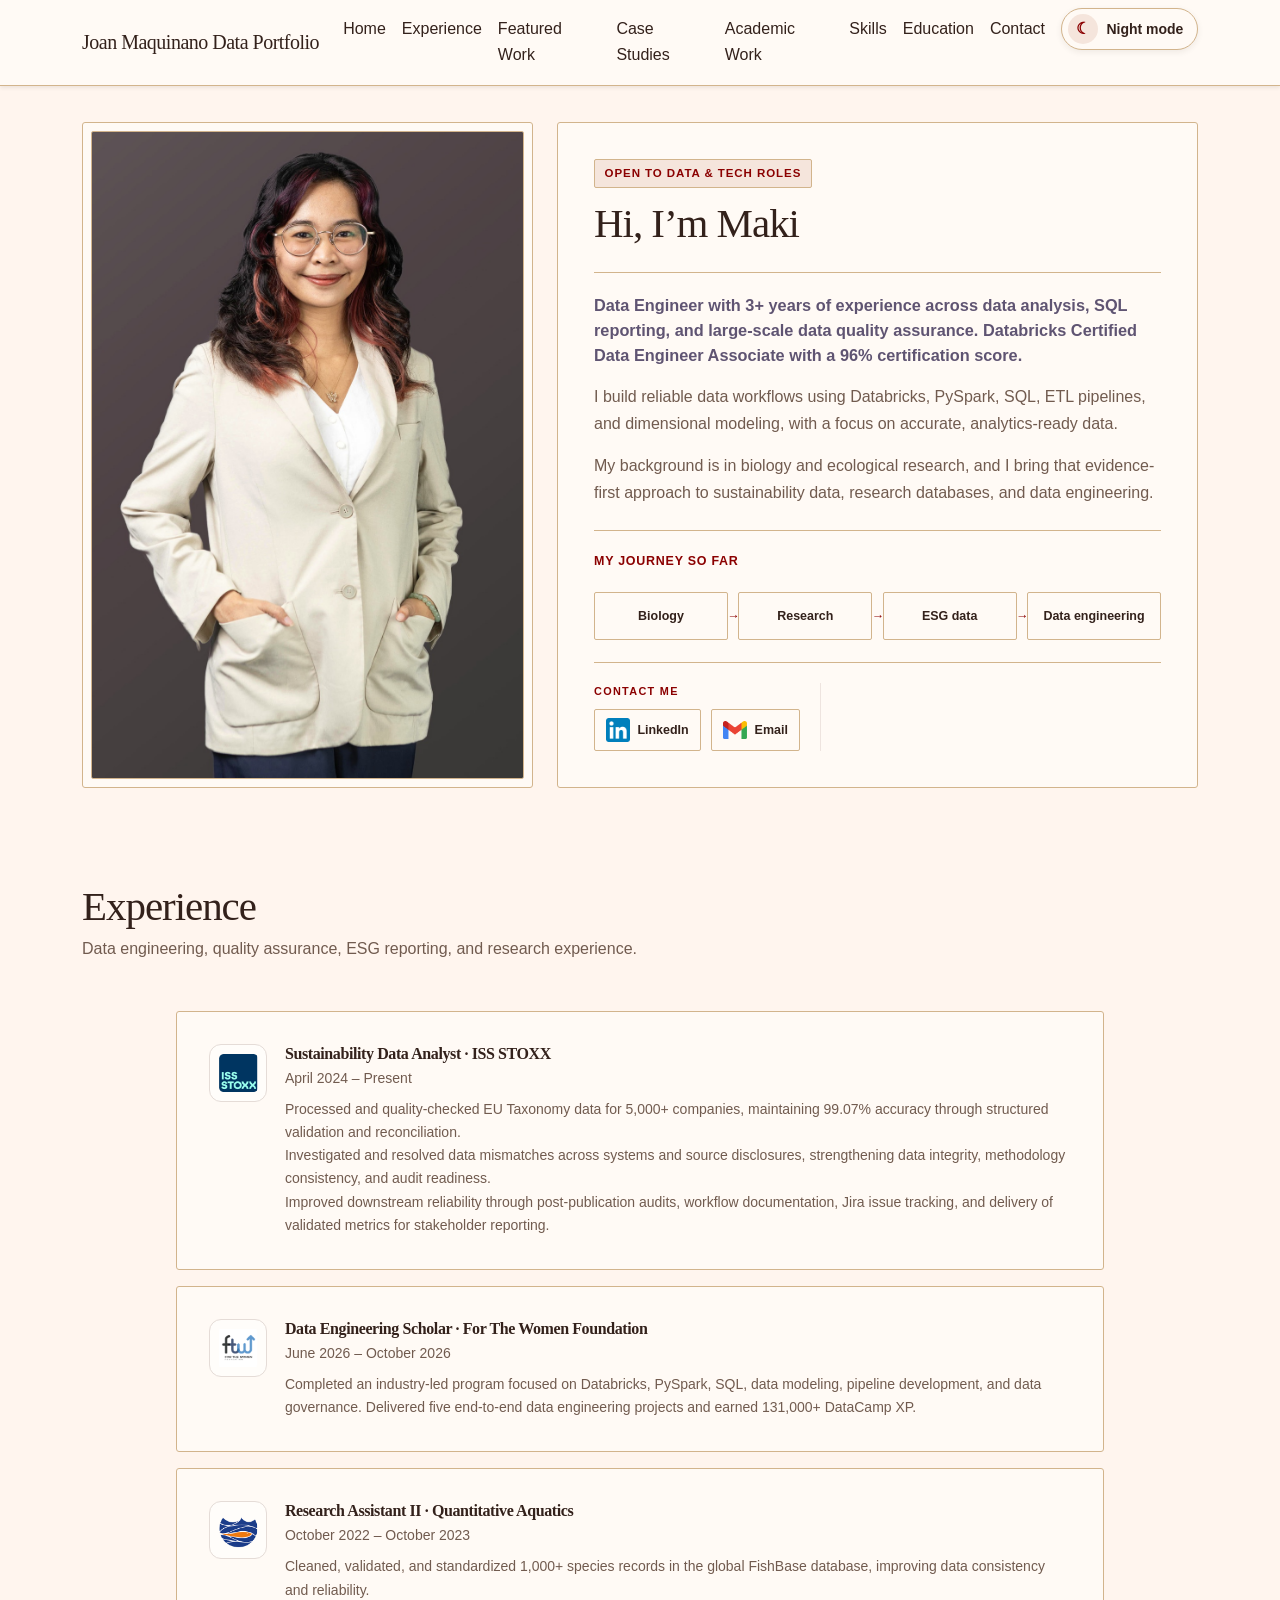
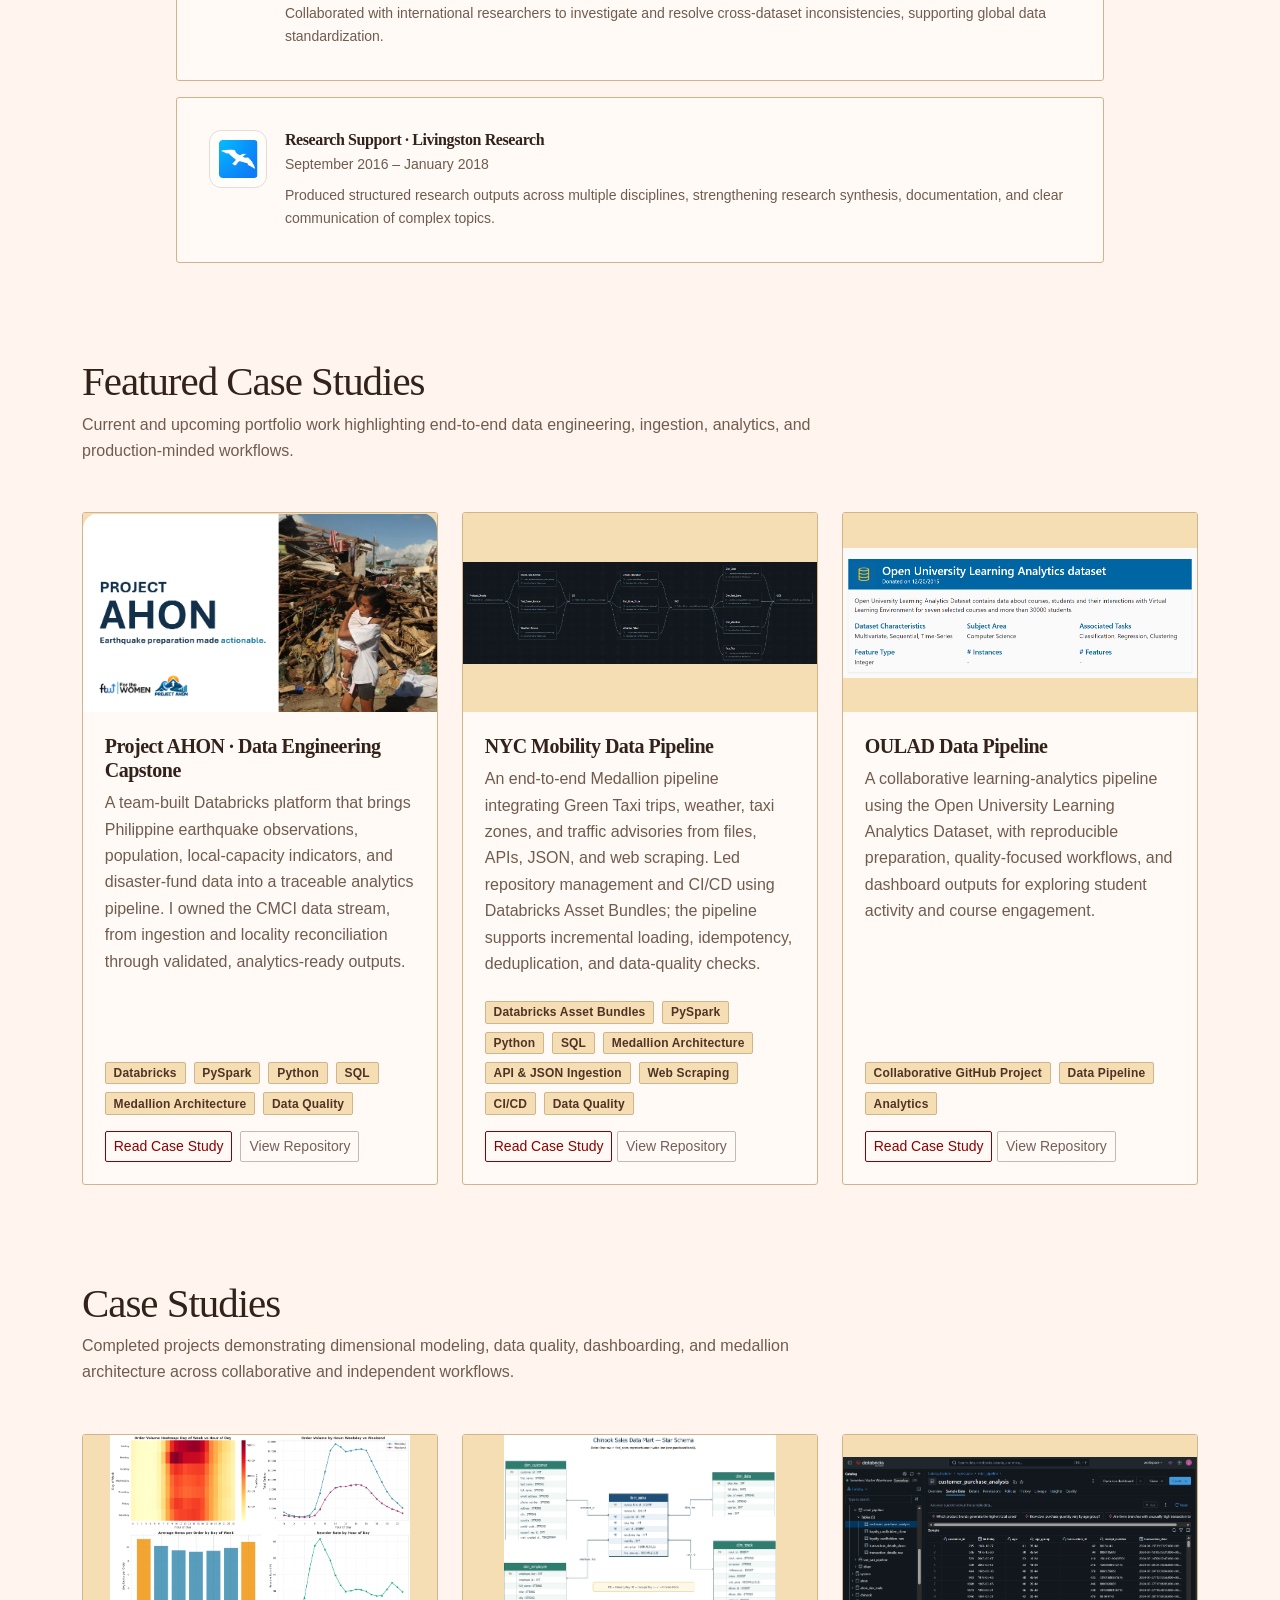
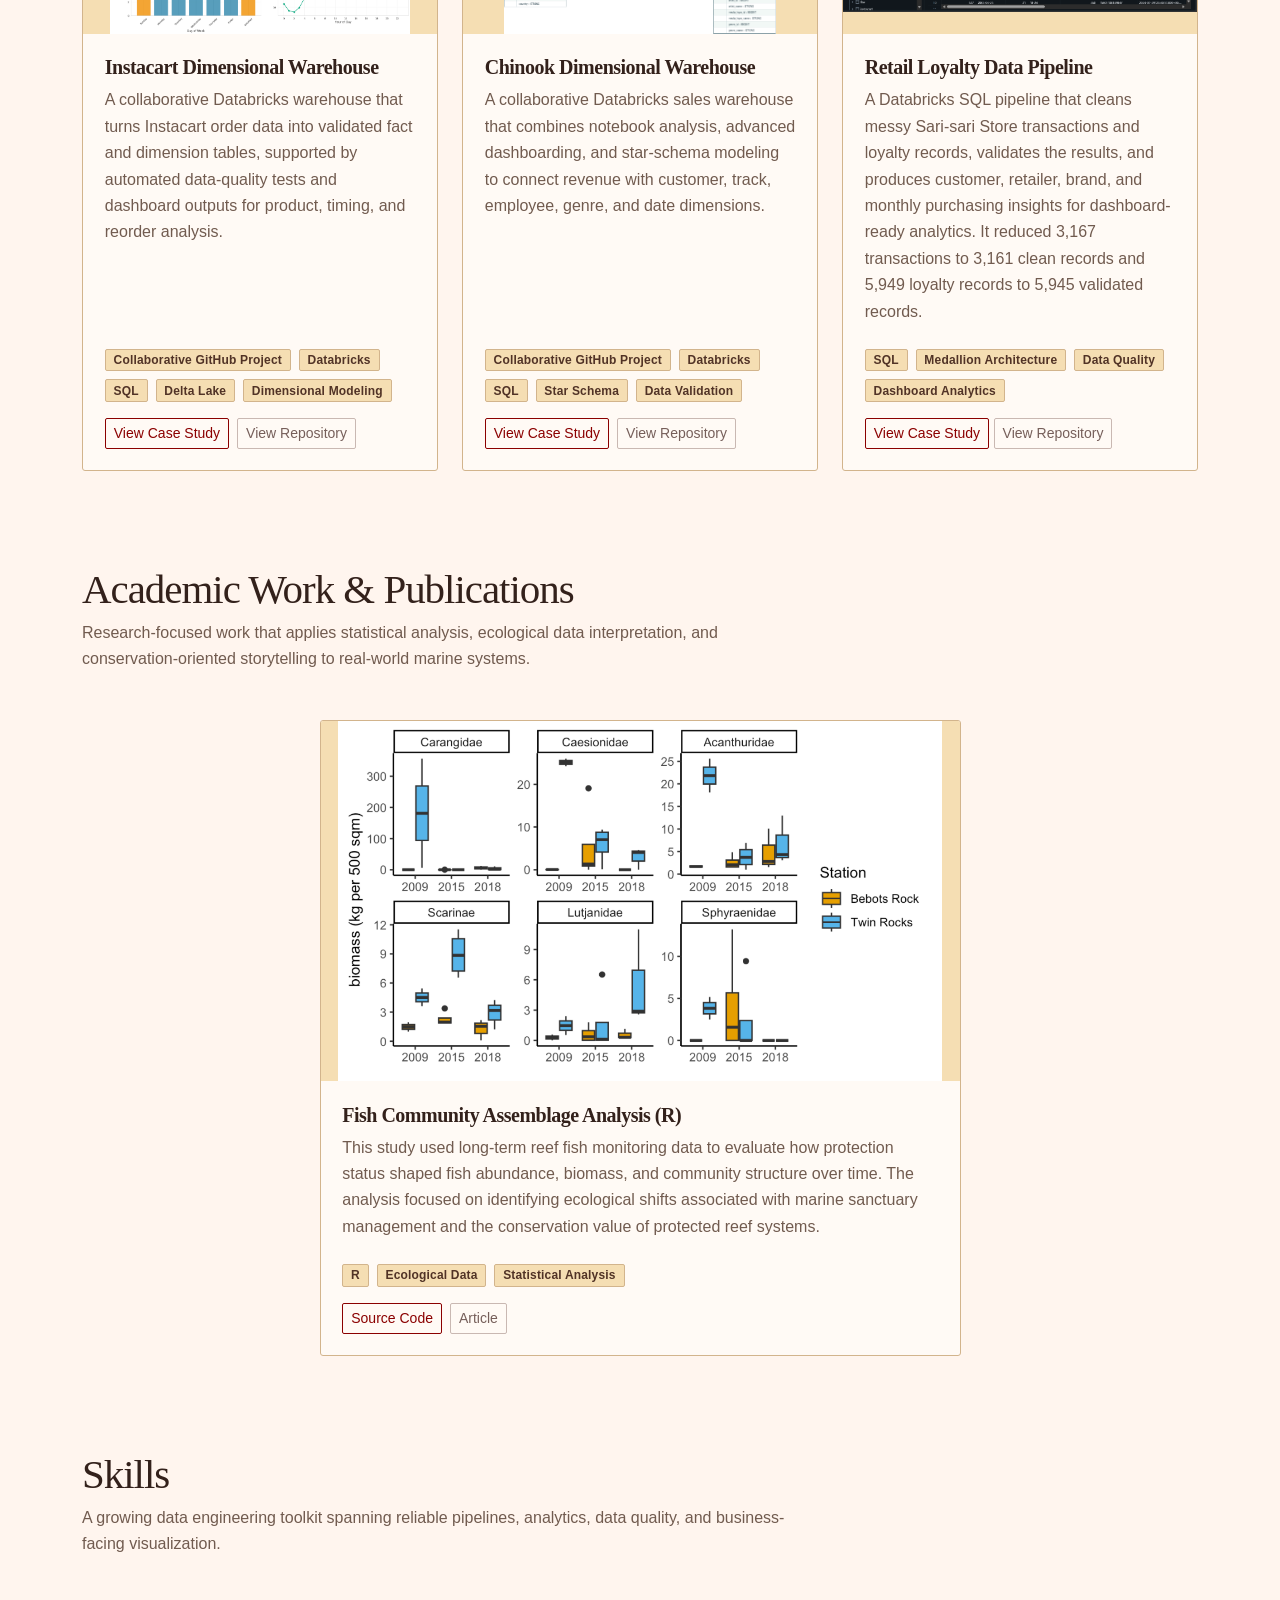
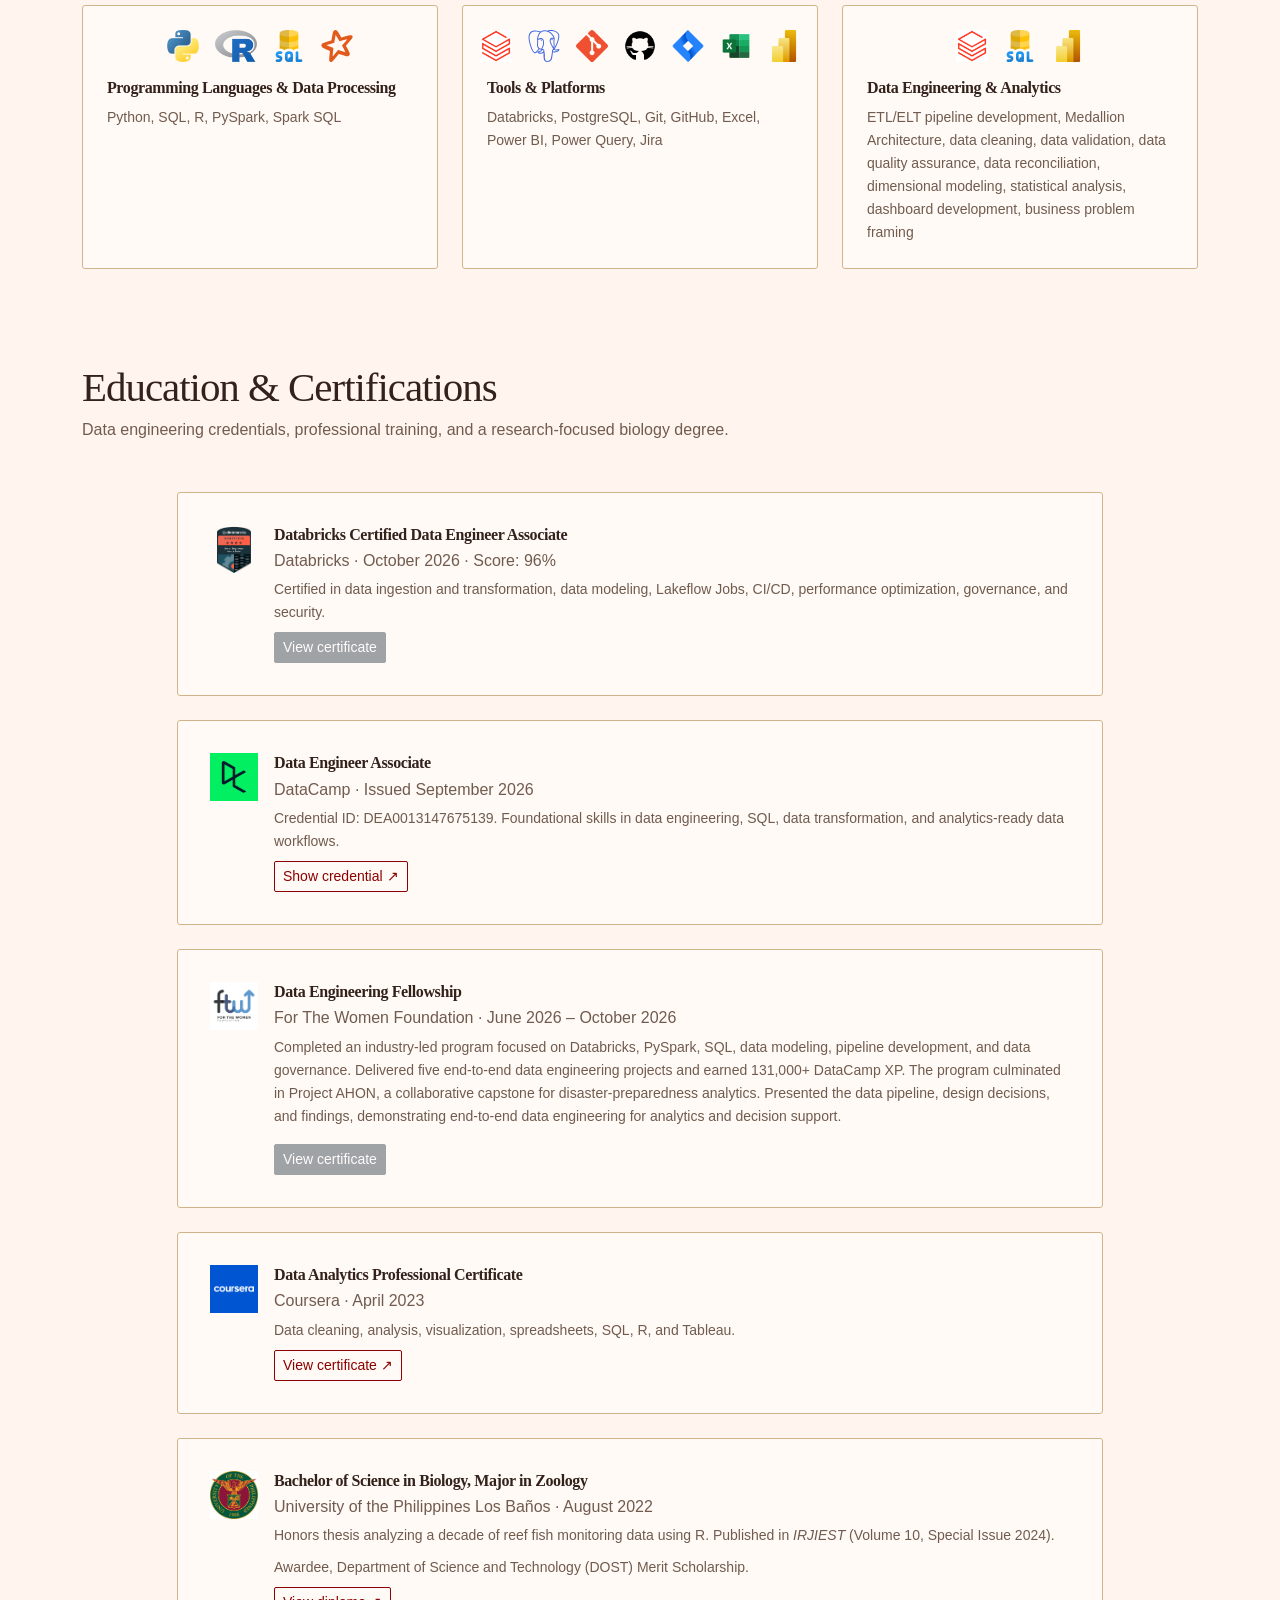
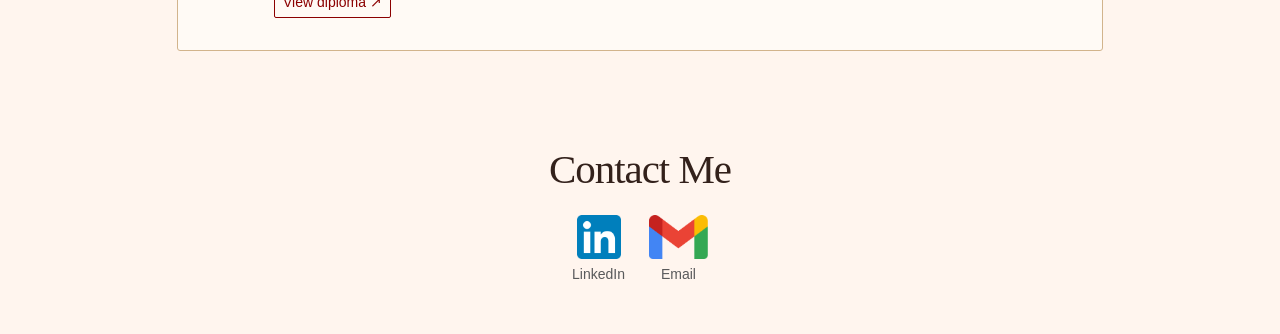
==== commit 162090a7: "Improve portfolio accessibility and SEO Co-authored-by: Copilot App <223556219+Copilot@users.noreply" ====
--- a/index.html
+++ b/index.html
@@ -4,6 +4,12 @@
   <meta charset="UTF-8" />
   <meta name="viewport" content="width=device-width, initial-scale=1.0" />
   <title>Joan Maquinano | Certified Data Engineer</title>
+  <meta name="description" content="Joan Maquinano is a Databricks Certified Data Engineer building reliable data pipelines, analytics-ready datasets, and data quality solutions with Python, PySpark, and SQL." />
+  <meta property="og:type" content="website" />
+  <meta property="og:title" content="Joan Maquinano | Certified Data Engineer" />
+  <meta property="og:description" content="Explore Joan Maquinano’s data engineering projects, case studies, and experience building reliable pipelines and analytics-ready data." />
+  <meta property="og:url" content="https://joanmaquinano.github.io/jo-maquinano-portfolio/" />
+  <link rel="canonical" href="https://joanmaquinano.github.io/jo-maquinano-portfolio/" />
 
   <!-- Bootstrap CSS -->
   <link
@@ -599,7 +605,7 @@
       transform: translateY(0);
     }
   </style>
-  <link rel="stylesheet" href="assets/css/editorial.css?v=2" />
+  <link rel="stylesheet" href="assets/css/editorial.css?v=3" />
   <script>
     try {
       const savedTheme = localStorage.getItem("portfolio-theme");
@@ -663,9 +669,10 @@
 
 <body class="portfolio-home">
   <div id="top"></div>
+  <a class="skip-link" href="#main-content">Skip to content</a>
 
   <!-- NAVBAR -->
-  <nav class="navbar navbar-expand-lg fixed-top shadow-sm">
+  <nav class="navbar navbar-expand-lg fixed-top shadow-sm" aria-label="Primary navigation">
     <div class="container">
       <a class="navbar-brand" href="#top">Joan Maquinano Data Portfolio</a>
       <button
@@ -701,6 +708,7 @@
     </div>
   </nav>
 
+  <main id="main-content">
   <!-- ABOUT -->
 <section id="about" class="py-5">
   <div class="container">
@@ -715,7 +723,7 @@
         <div class="about-panel">
           <div class="about-header">
             <div class="hero-chip">Open to Data & Tech Roles</div>
-            <h2 class="section-title">Hi, I’m Maki</h2>
+            <h1 class="section-title">Hi, I’m Maki</h1>
           </div>
 
           <div class="about-copy">
@@ -1239,6 +1247,7 @@
         <a
           href="https://www.datacamp.com/datalab/w/37e013a0-9011-42f3-83c7-261bfd0dd201/edit"
           target="_blank"
+          rel="noopener noreferrer"
           class="btn btn-outline-primary btn-sm"
         >
           View Project
@@ -1274,6 +1283,7 @@
         <a
           href="https://www.datacamp.com/datalab/w/84453097-b627-4aa6-9cdd-1defeca69f17/edit"
           target="_blank"
+          rel="noopener noreferrer"
           class="btn btn-outline-primary btn-sm"
         >
           View Project
@@ -1326,6 +1336,7 @@
                 <a
                   href="https://joanmaquinano.github.io/twinrocks-mpa-analysis/twinrocks-mpa-analysis/notebooks/TwinRocks-longterm-monitoring.html"
                   target="_blank"
+                  rel="noopener noreferrer"
                   class="btn btn-outline-primary btn-sm"
                 >
                   Source Code
@@ -1333,6 +1344,7 @@
                 <a
                   href="https://www.researchgate.net/publication/393413200_Fewer_but_bigger_fish_Examining_the_long-term_effects_of_protection_in_a_marine_sanctuary_in_Verde_Island_Passage"
                   target="_blank"
+                  rel="noopener noreferrer"
                   class="btn btn-outline-dark btn-sm"
                 >
                   Article
@@ -1447,6 +1459,7 @@
                 <a
                   href="https://www.datacamp.com/certificate/DEA0013147675139"
                   target="_blank"
+                  rel="noopener noreferrer"
                   class="btn btn-outline-primary btn-sm"
                 >Show credential <span aria-hidden="true">↗</span></a>
               </div>
@@ -1480,7 +1493,7 @@
           <div class="section-block">
             <h6 class="fw-semibold mb-1">Associate Data Analyst in SQL Career Track</h6>
             <p class="muted mb-1">DataCamp · December 2025</p>
-            <a href="https://www.datacamp.com/certificate/DAA0017289104033" target="_blank" class="btn btn-outline-primary btn-sm">View certificate</a>
+            <a href="https://www.datacamp.com/certificate/DAA0017289104033" target="_blank" rel="noopener noreferrer" class="btn btn-outline-primary btn-sm">View certificate</a>
           </div>
         </div>
         -->
@@ -1495,7 +1508,7 @@
                 <p class="muted small mb-2">
                   Data cleaning, analysis, visualization, spreadsheets, SQL, R, and Tableau.
                 </p>
-                <a href="https://www.coursera.org/account/accomplishments/verify/VY7HGU953CTD" target="_blank" class="btn btn-outline-primary btn-sm">View certificate <span aria-hidden="true">↗</span></a>
+                <a href="https://www.coursera.org/account/accomplishments/verify/VY7HGU953CTD" target="_blank" rel="noopener noreferrer" class="btn btn-outline-primary btn-sm">View certificate <span aria-hidden="true">↗</span></a>
               </div>
             </div>
           </div>
@@ -1515,7 +1528,7 @@
                 <p class="muted small mb-2">
                   Awardee, Department of Science and Technology (DOST) Merit Scholarship.
                 </p>
-                <a href="https://drive.google.com/file/d/17AIBUOZ9daZnIDzM9q6BNxEPBhBRr0Bf/view" target="_blank" class="btn btn-outline-primary btn-sm">View diploma <span aria-hidden="true">↗</span></a>
+                <a href="https://drive.google.com/file/d/17AIBUOZ9daZnIDzM9q6BNxEPBhBRr0Bf/view" target="_blank" rel="noopener noreferrer" class="btn btn-outline-primary btn-sm">View diploma <span aria-hidden="true">↗</span></a>
               </div>
             </div>
           </div>
@@ -1533,6 +1546,7 @@
         <a
           href="https://www.linkedin.com/in/jrmaquinano/"
           target="_blank"
+          rel="noopener noreferrer"
           class="contact-link text-decoration-none text-muted d-flex flex-column align-items-center"
         >
           <img src="assets/icons/linkedin.png" alt="LinkedIn" class="contact-icon mb-1" />
@@ -1551,6 +1565,7 @@
       </div>
     </div>
   </section>
+  </main>
 
   <div id="resume-print" aria-hidden="true"></div>
 
--- a/assets/css/editorial.css
+++ b/assets/css/editorial.css
@@ -31,6 +31,31 @@
 
 html {
   scroll-behavior: smooth;
+}
+
+section[id] {
+  scroll-margin-top: 5.5rem;
+}
+
+.skip-link {
+  position: fixed;
+  top: 0.75rem;
+  left: 0.75rem;
+  z-index: 1100;
+  padding: 0.65rem 0.9rem;
+  transform: translateY(calc(-100% - 1rem));
+  background: var(--card);
+  border: 1px solid var(--border);
+  color: var(--text);
+}
+
+.skip-link:focus {
+  transform: translateY(0);
+}
+
+:where(a, button, input, select, textarea, [tabindex]):focus-visible {
+  outline: 2px solid var(--primary);
+  outline-offset: 3px;
 }
 
 body {
@@ -565,9 +590,9 @@
 }
 
 .reveal {
-  opacity: 0;
+  opacity: 1;
   transform: none !important;
-  transition: opacity 350ms linear !important;
+  transition: none !important;
 }
 
 .reveal.show {
@@ -602,3 +627,18 @@
     transition-duration: 0.01ms !important;
   }
 }
+
+@media (max-width: 575.98px) {
+  .hero {
+    padding: 1.25rem !important;
+  }
+
+  .section-card,
+  .section-block {
+    padding: 1.15rem;
+  }
+
+  .theme-toggle {
+    min-height: 40px;
+  }
+}
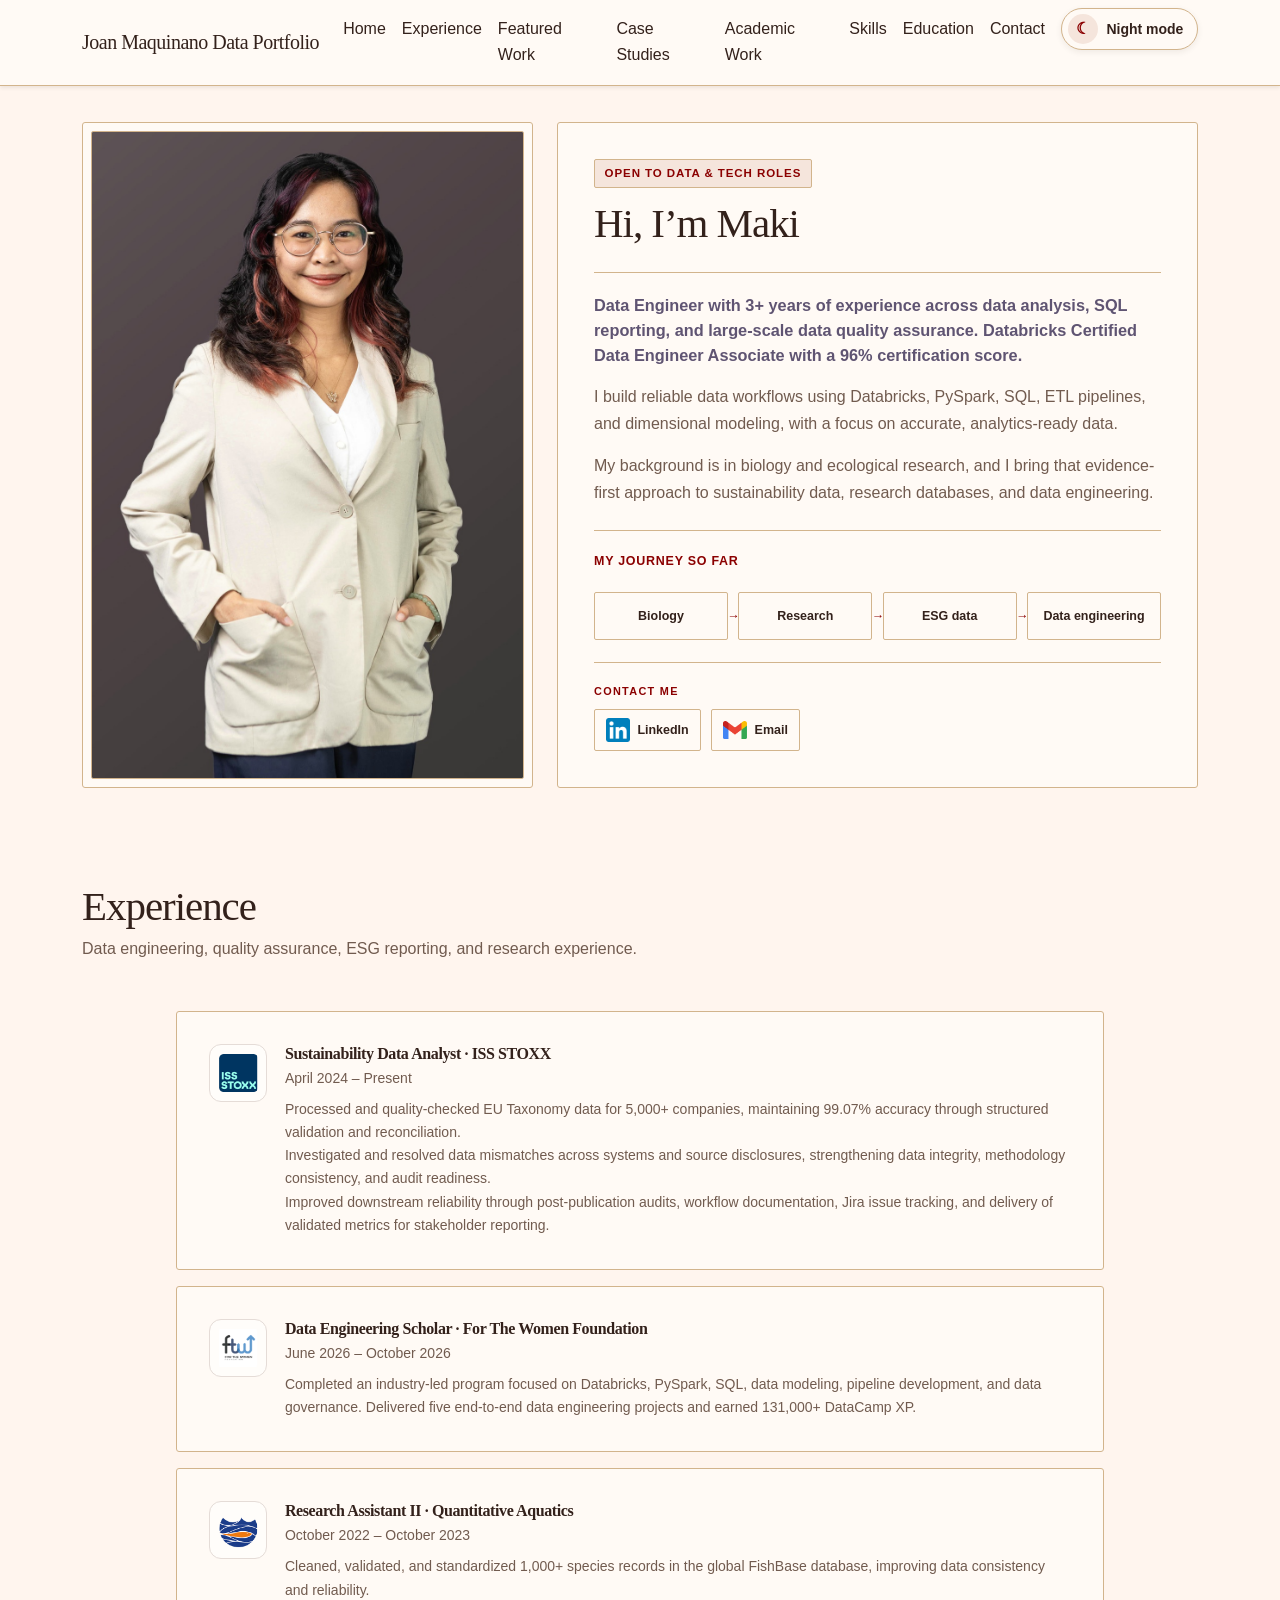
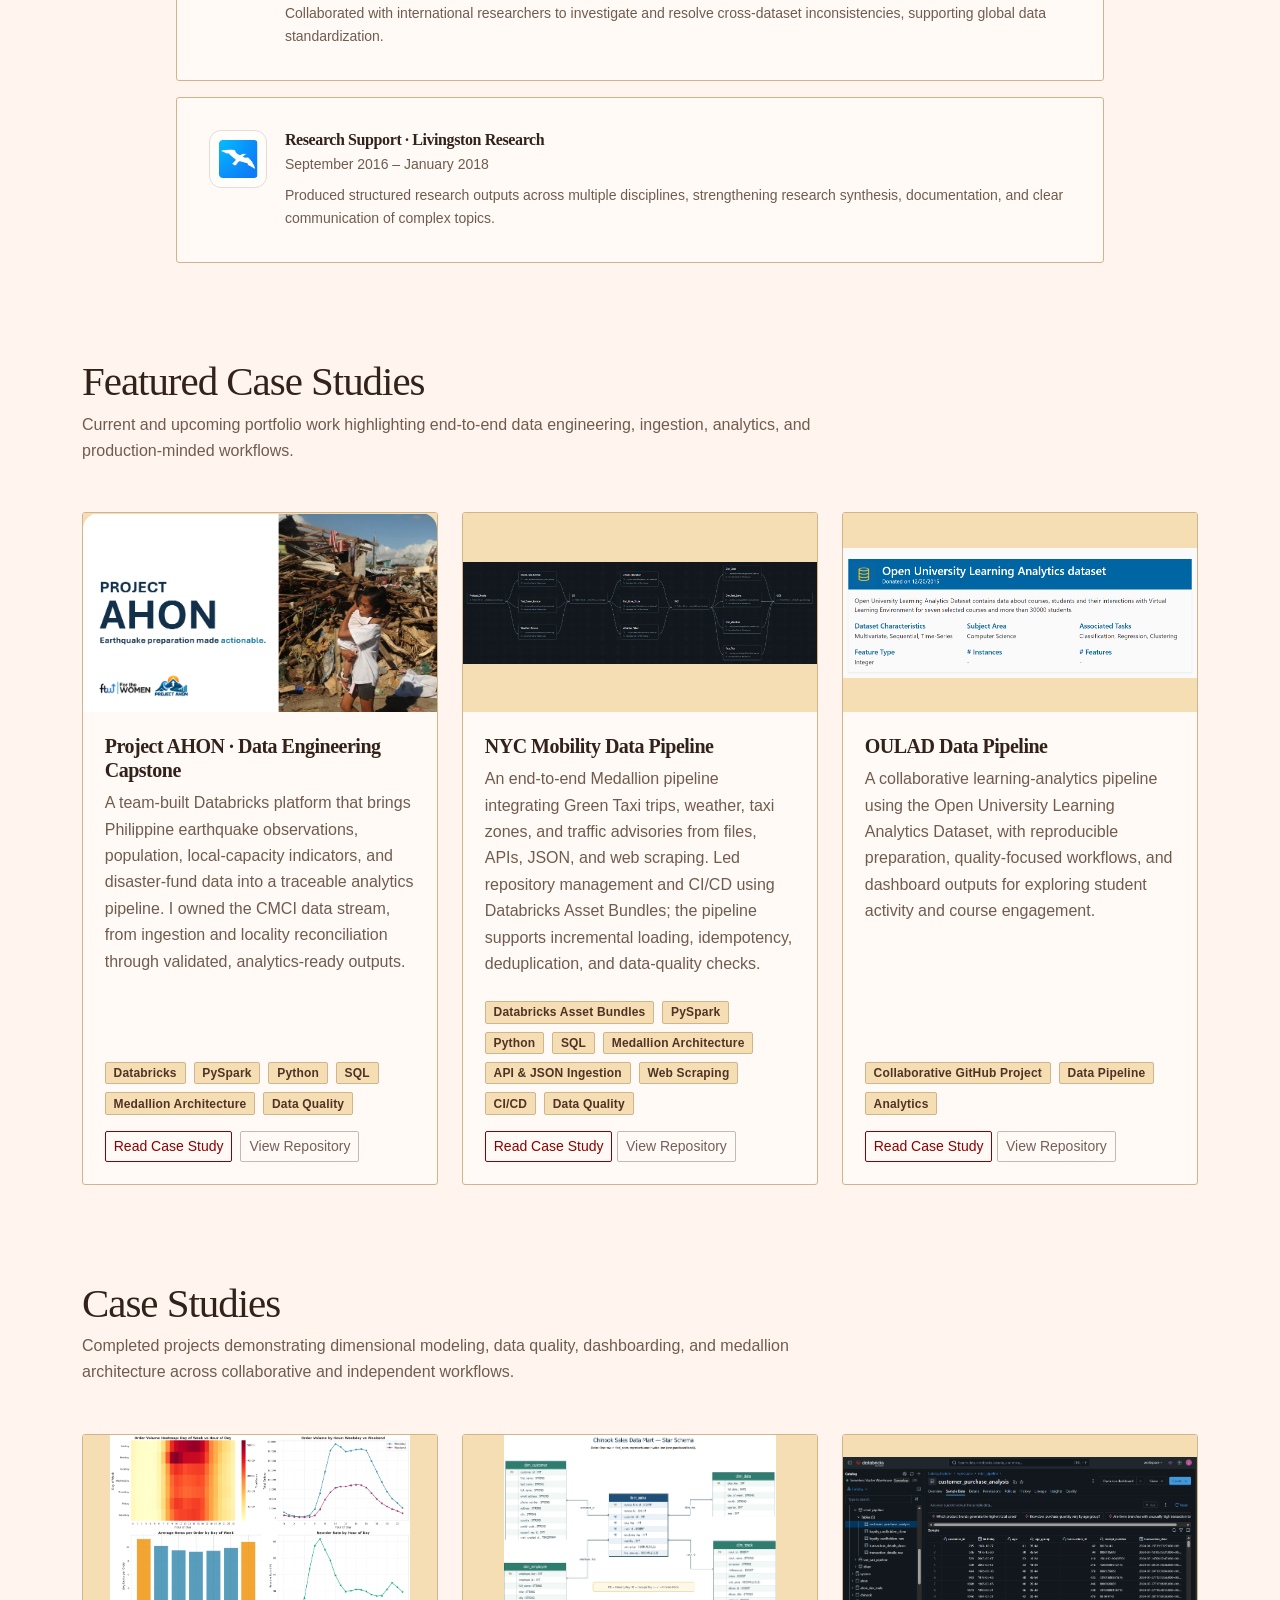
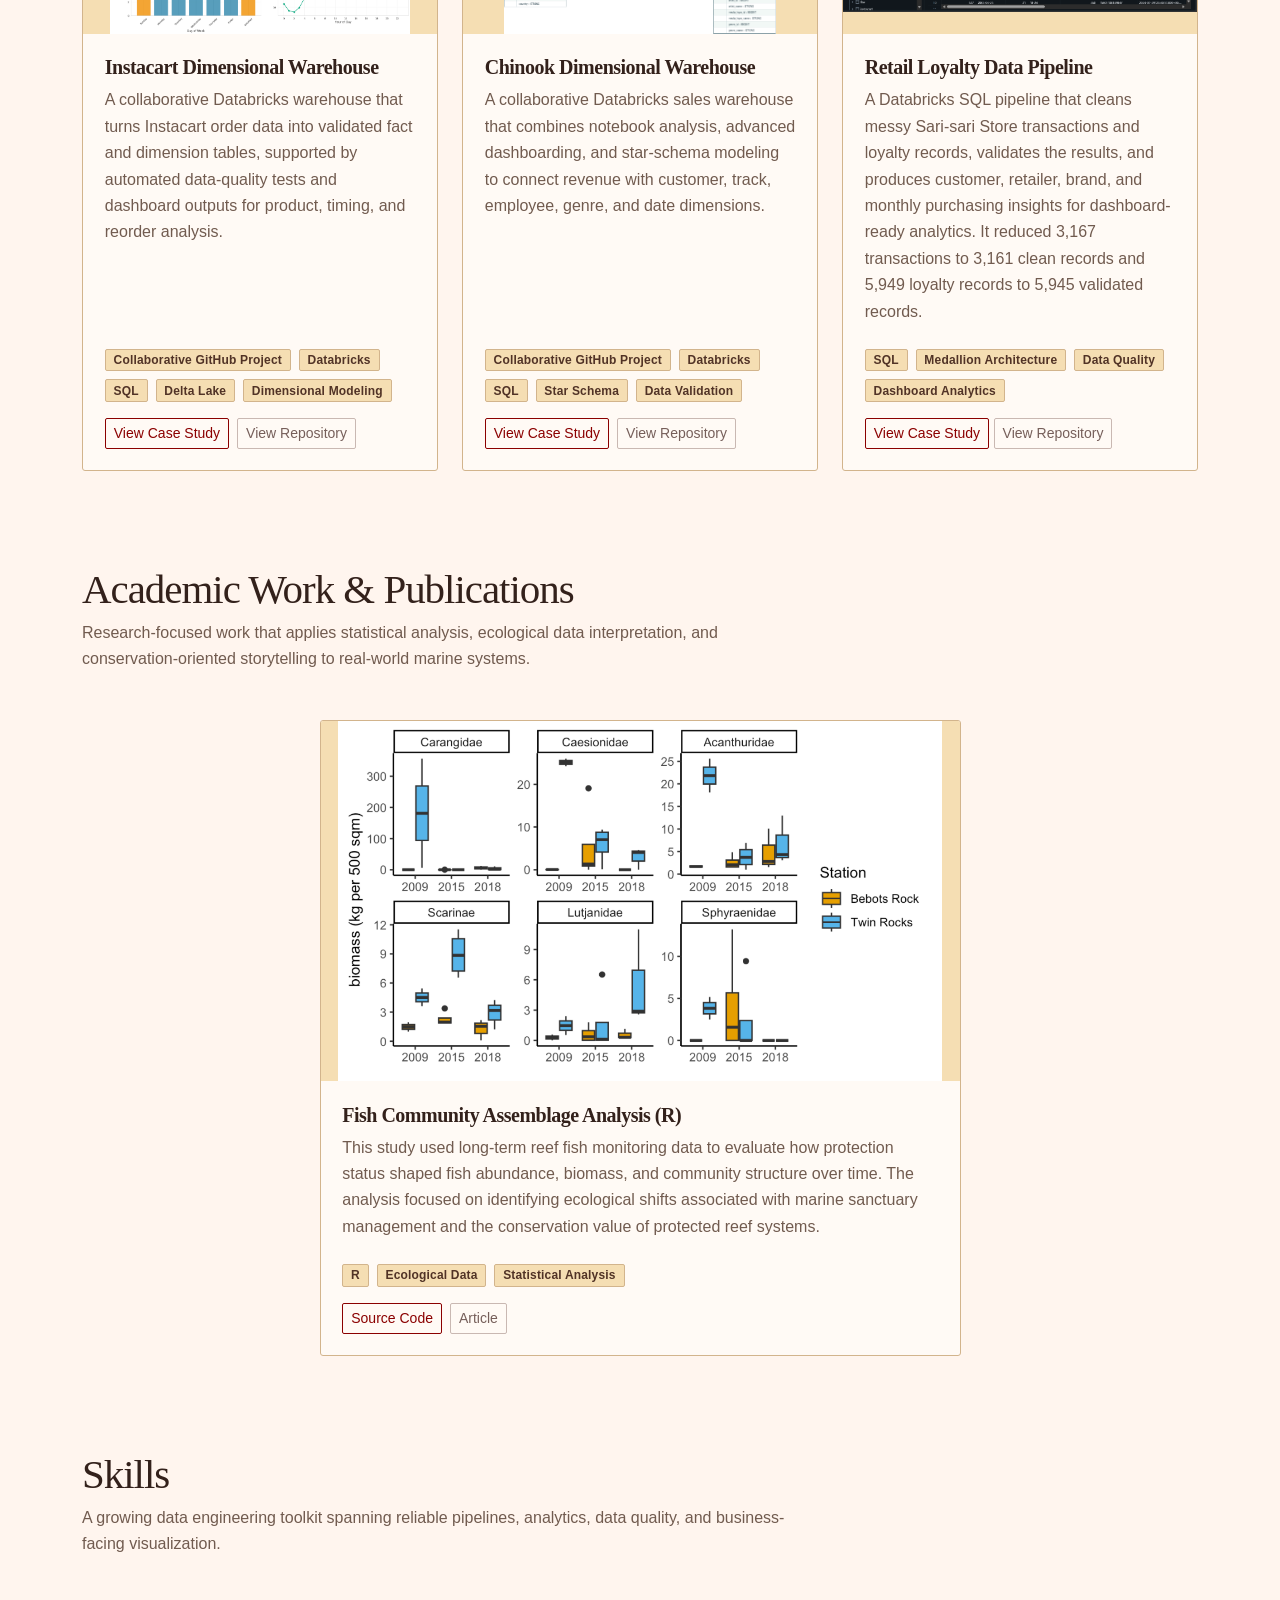
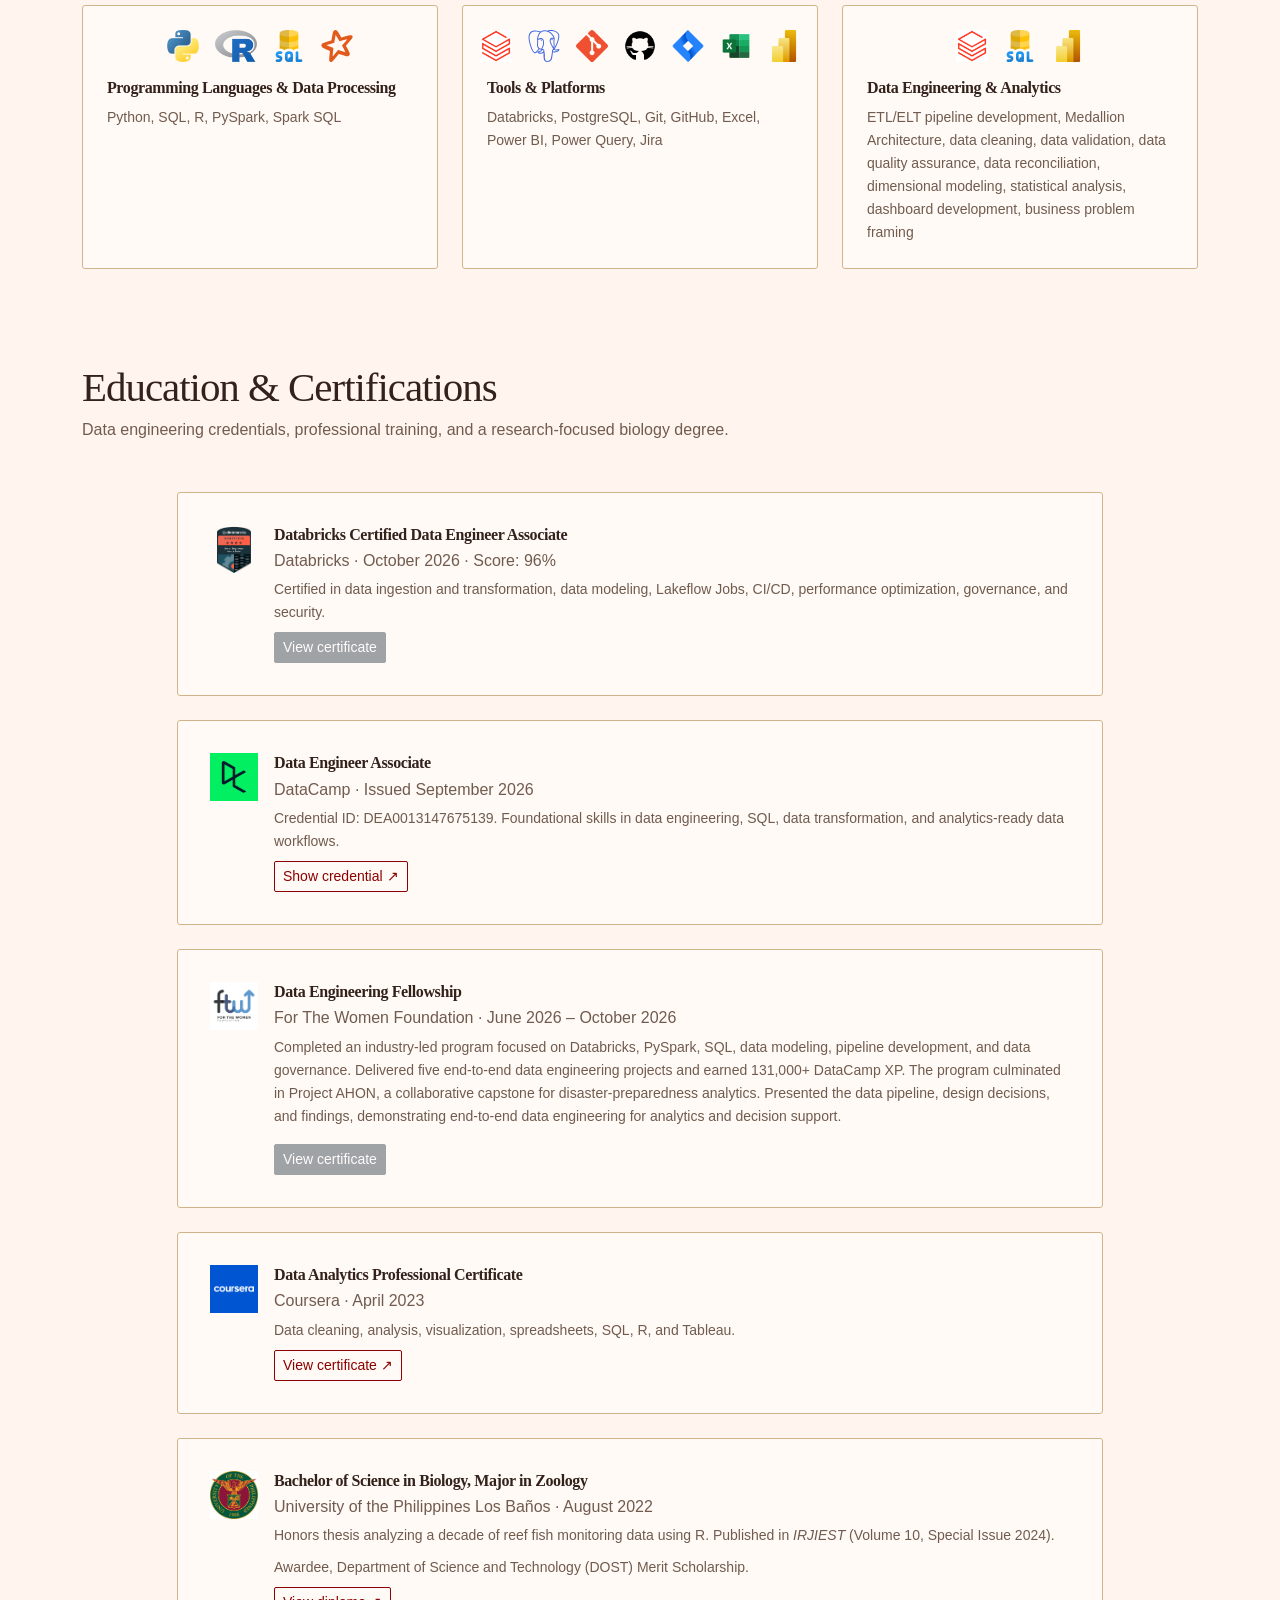
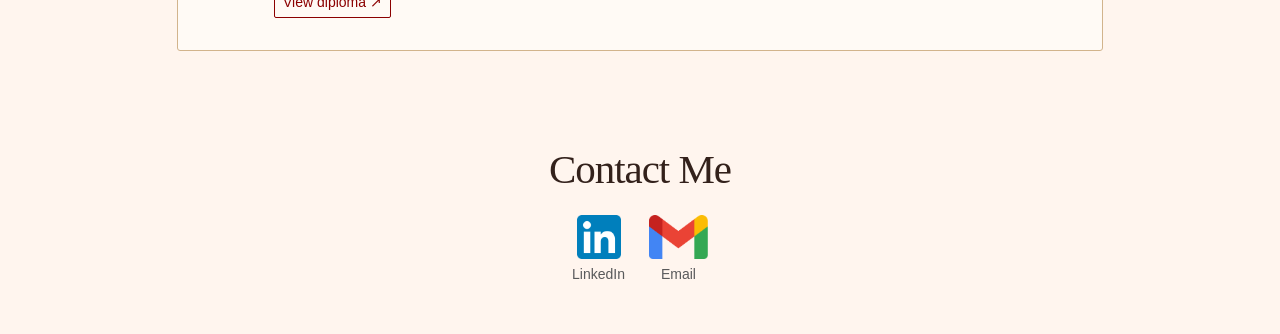
==== commit 1f940bc6: "Hide selected portfolio elements Co-authored-by: Copilot App <223556219+Copilot@users.noreply.github" ====
--- a/index.html
+++ b/index.html
@@ -766,7 +766,7 @@
                 </a>
               </div>
             </div>
-            <div class="about-action-divider" aria-hidden="true"></div>
+            <!-- <div class="about-action-divider" aria-hidden="true"></div> -->
             <!-- <button type="button" class="btn btn-sm about-resume-button" id="download-resume">Download Resume</button> -->
           </div>
         </div>
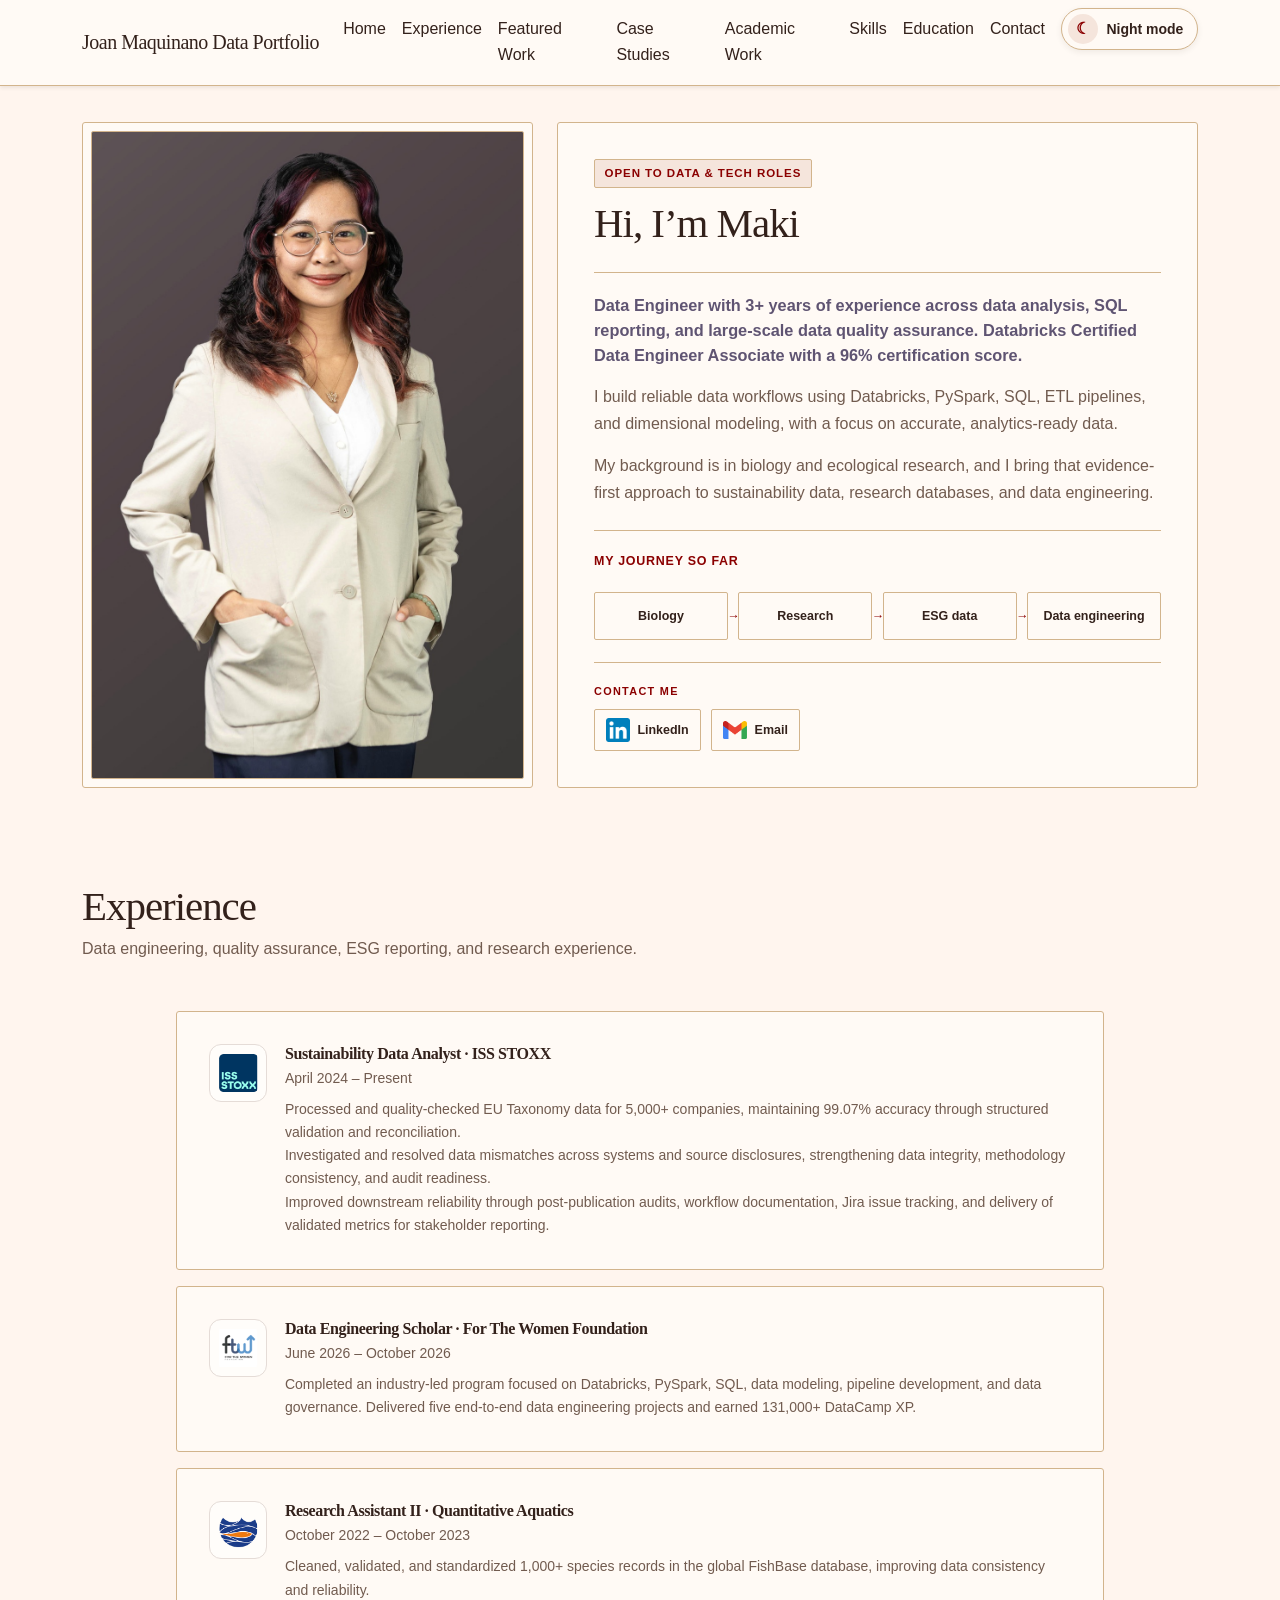
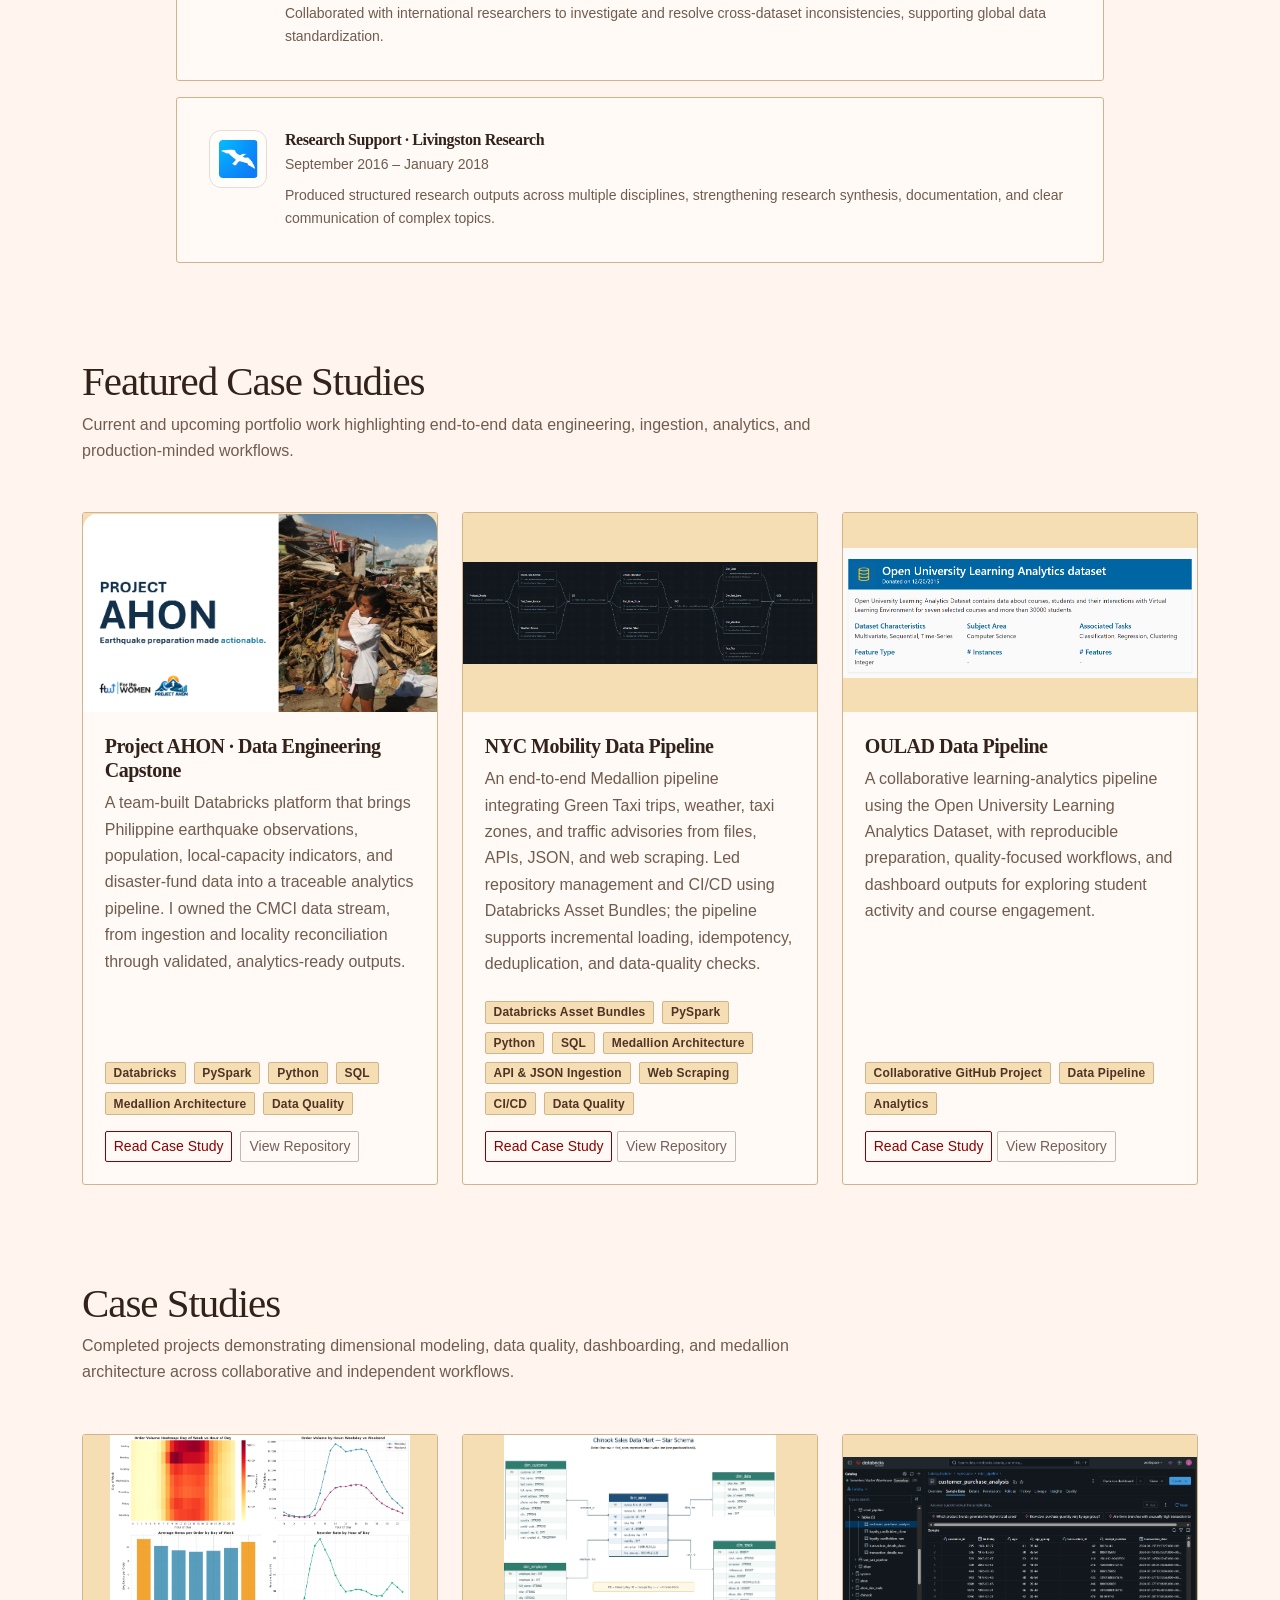
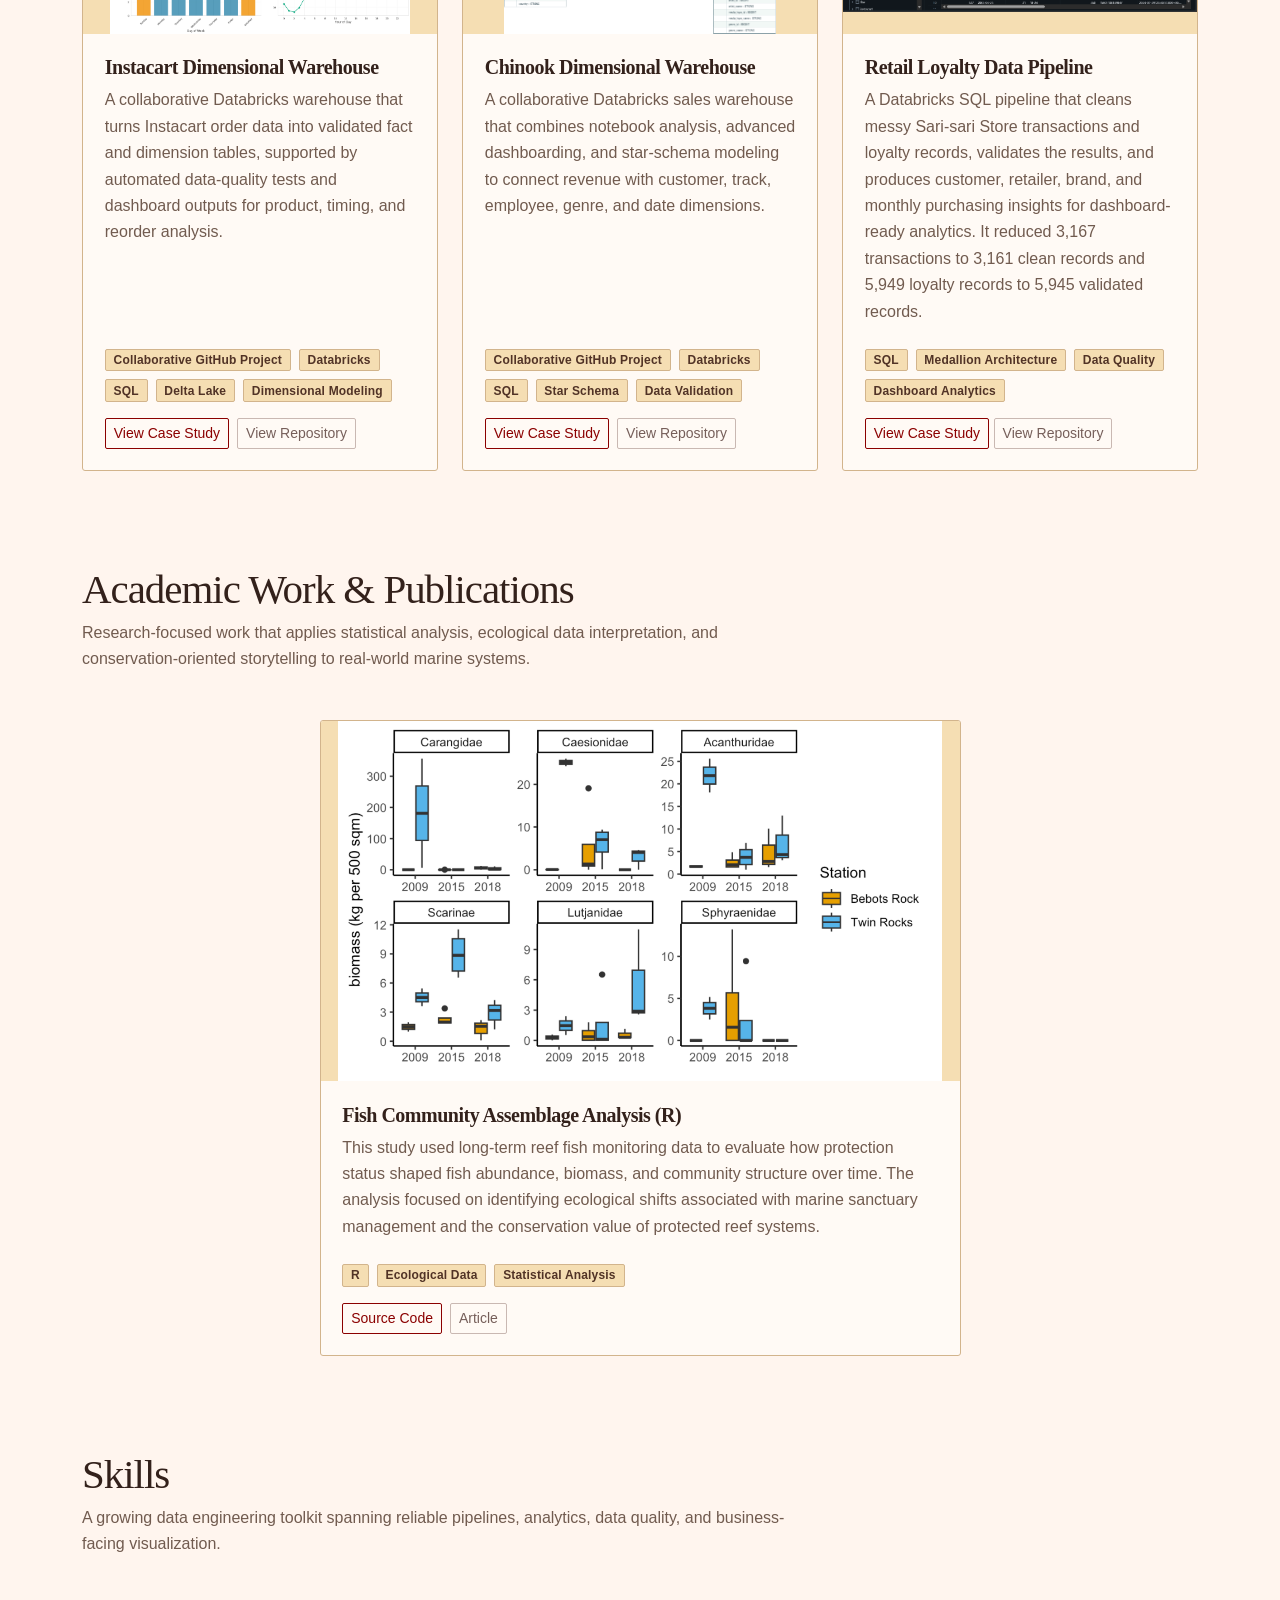
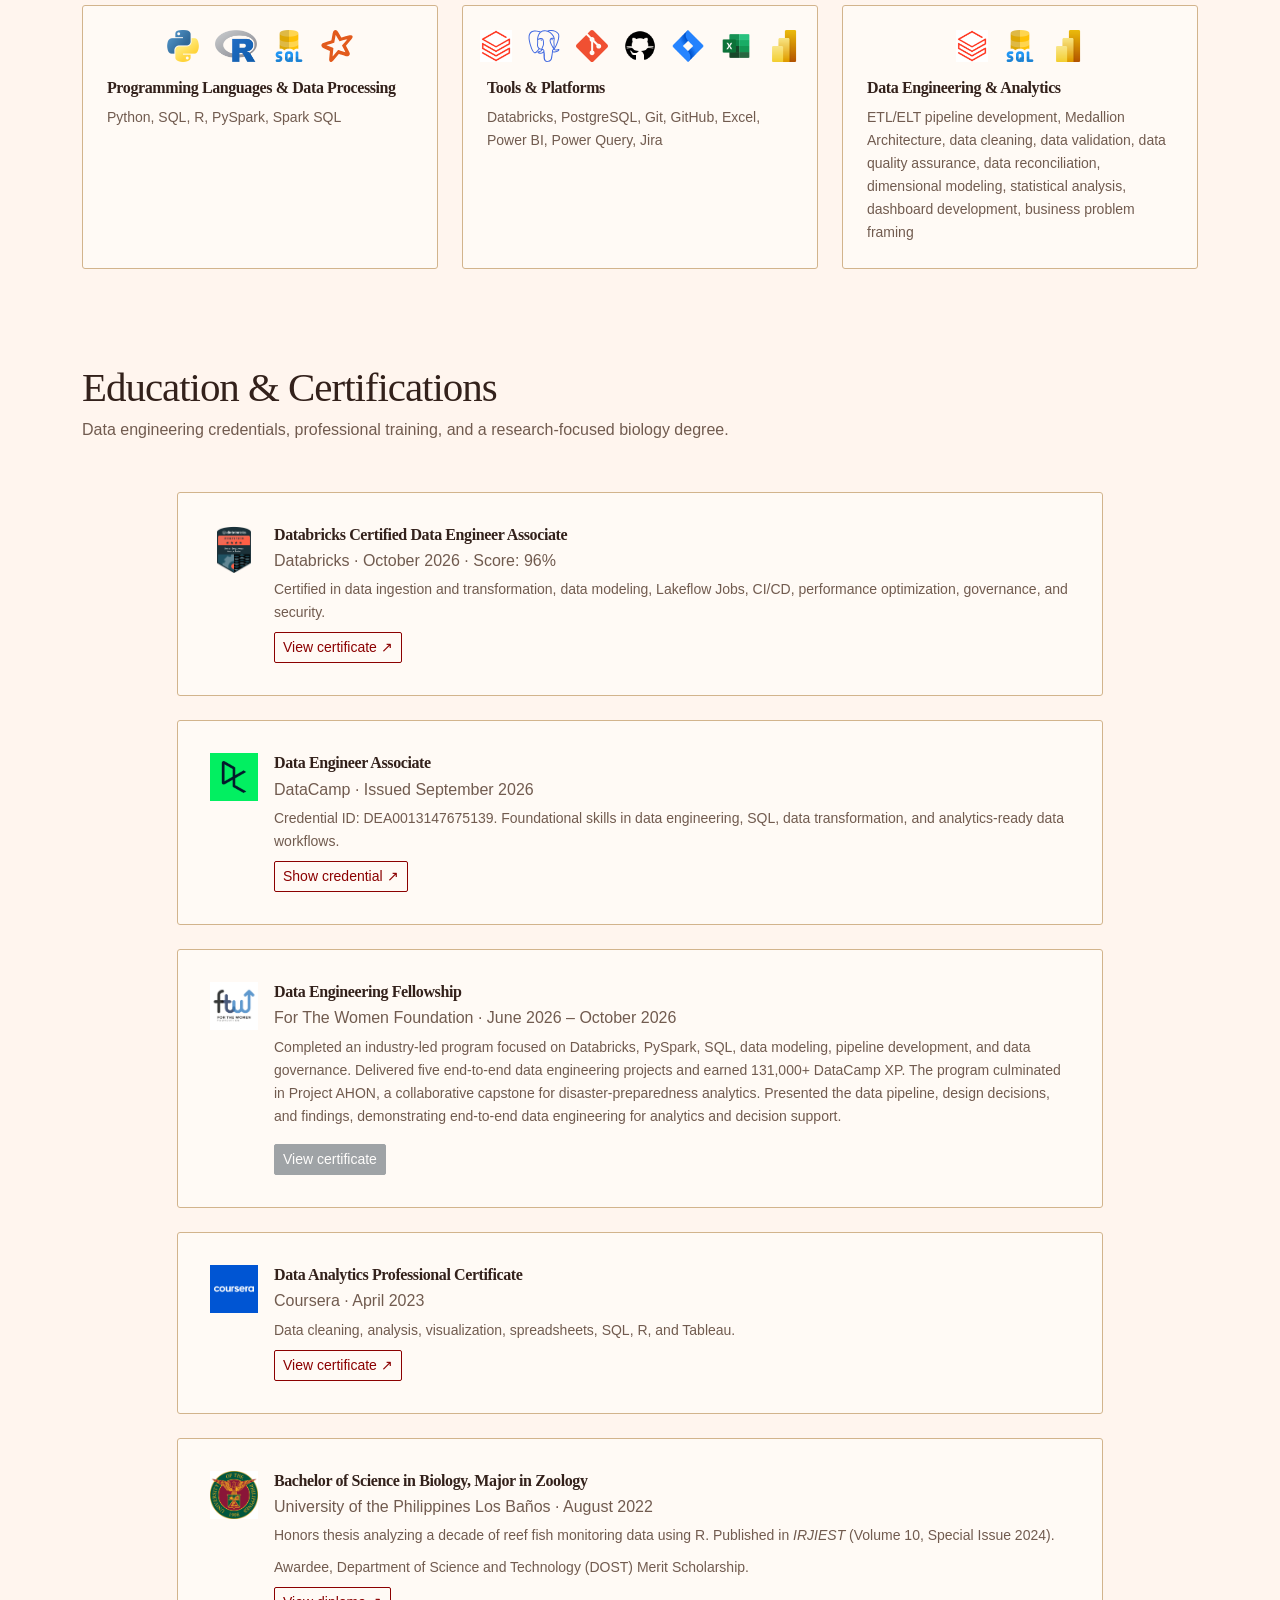
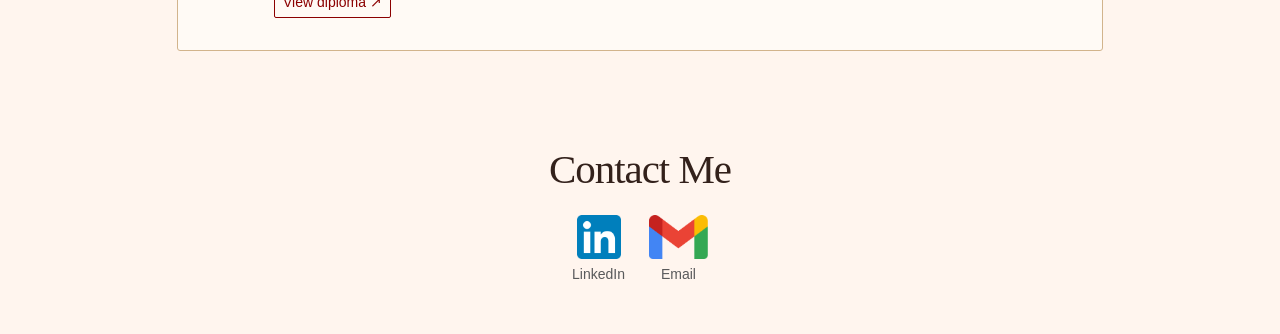
==== commit 73d69894: "Link Databricks certification credential Co-authored-by: Copilot App <223556219+Copilot@users.norepl" ====
--- a/index.html
+++ b/index.html
@@ -10,6 +10,7 @@
   <meta property="og:description" content="Explore Joan Maquinano’s data engineering projects, case studies, and experience building reliable pipelines and analytics-ready data." />
   <meta property="og:url" content="https://joanmaquinano.github.io/jo-maquinano-portfolio/" />
   <link rel="canonical" href="https://joanmaquinano.github.io/jo-maquinano-portfolio/" />
+  <link rel="icon" type="image/svg+xml" href="assets/icons/favicon.svg" />
 
   <!-- Bootstrap CSS -->
   <link
@@ -1439,7 +1440,7 @@
                   Certified in data ingestion and transformation, data modeling, Lakeflow Jobs,
                   CI/CD, performance optimization, governance, and security.
                 </p>
-                <button type="button" class="btn btn-secondary btn-sm mt-2" disabled aria-disabled="true">View certificate</button>
+                <a href="https://credentials.databricks.com/b9daaa79-5827-4d3c-b022-b086478dc15c#acc.KEYJaeNR" target="_blank" rel="noopener noreferrer" class="btn btn-outline-primary btn-sm mt-2">View certificate <span aria-hidden="true">↗</span></a>
               </div>
             </div>
           </div>
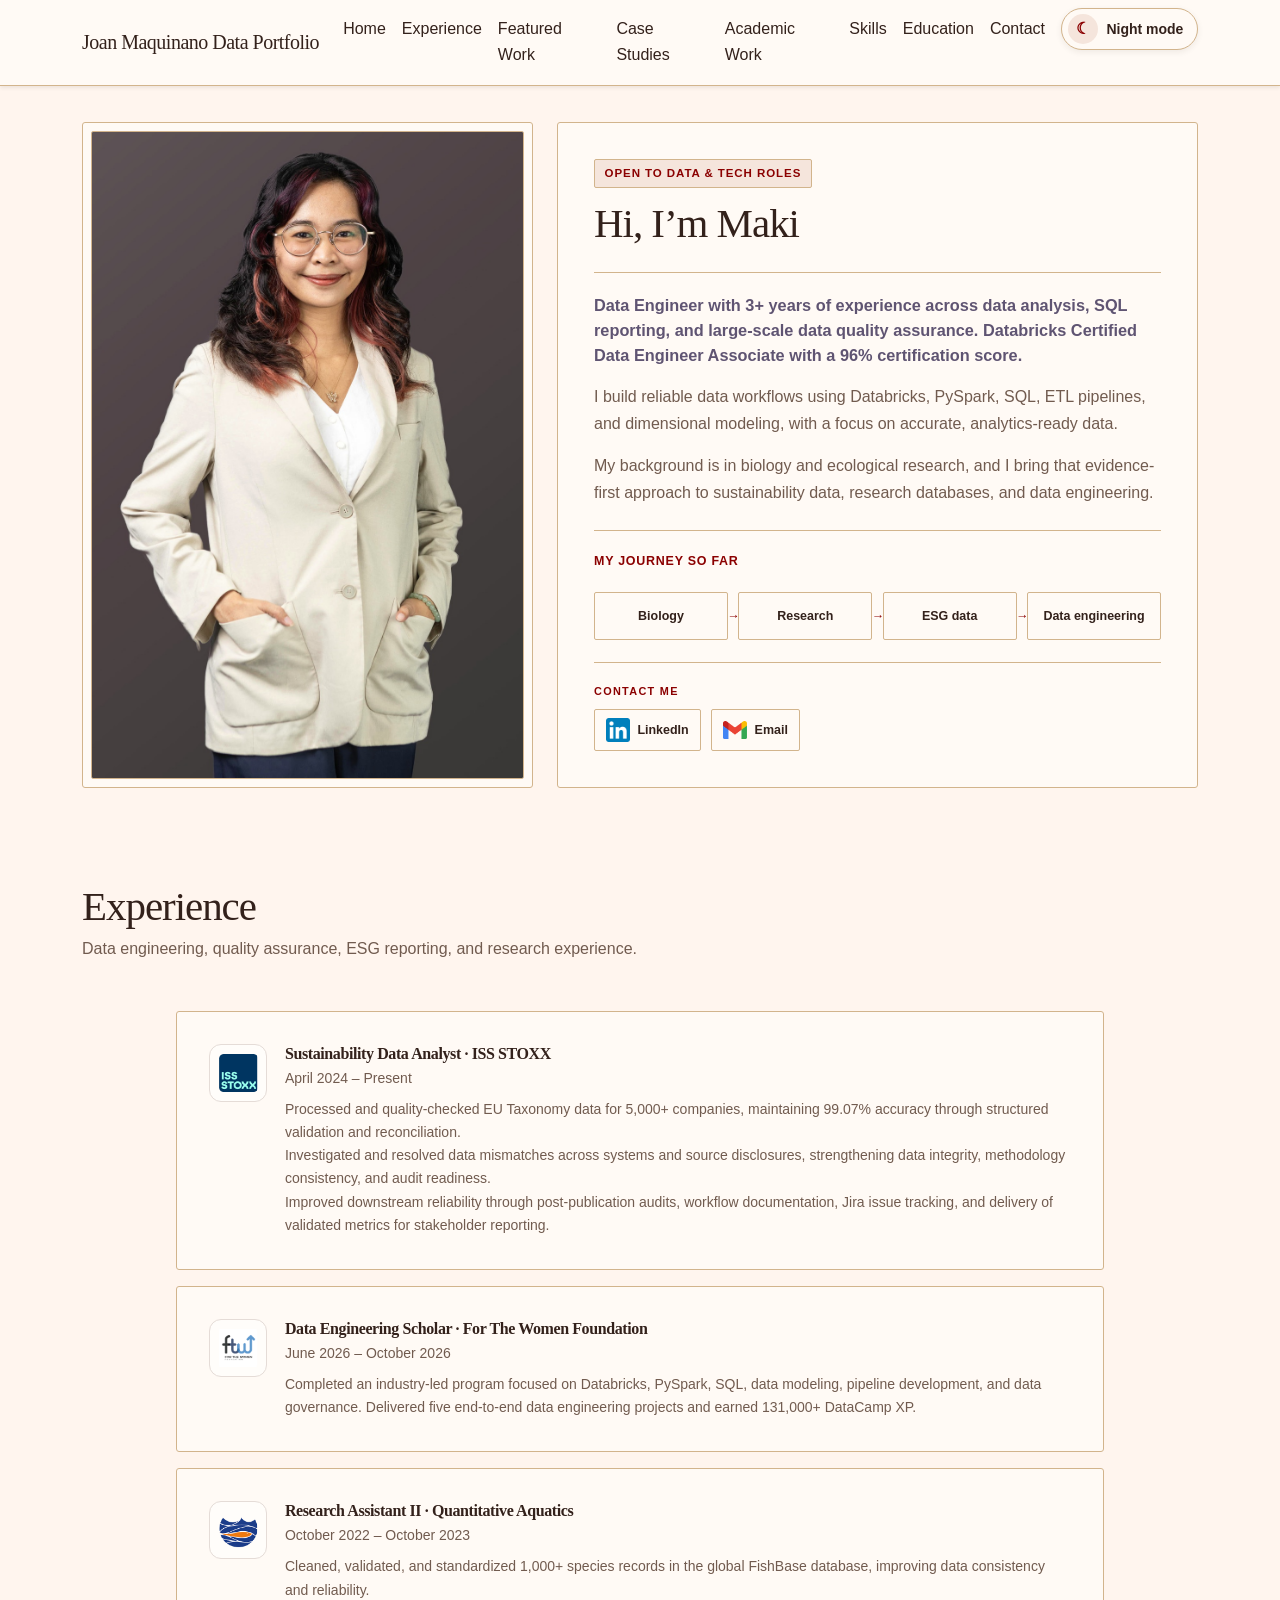
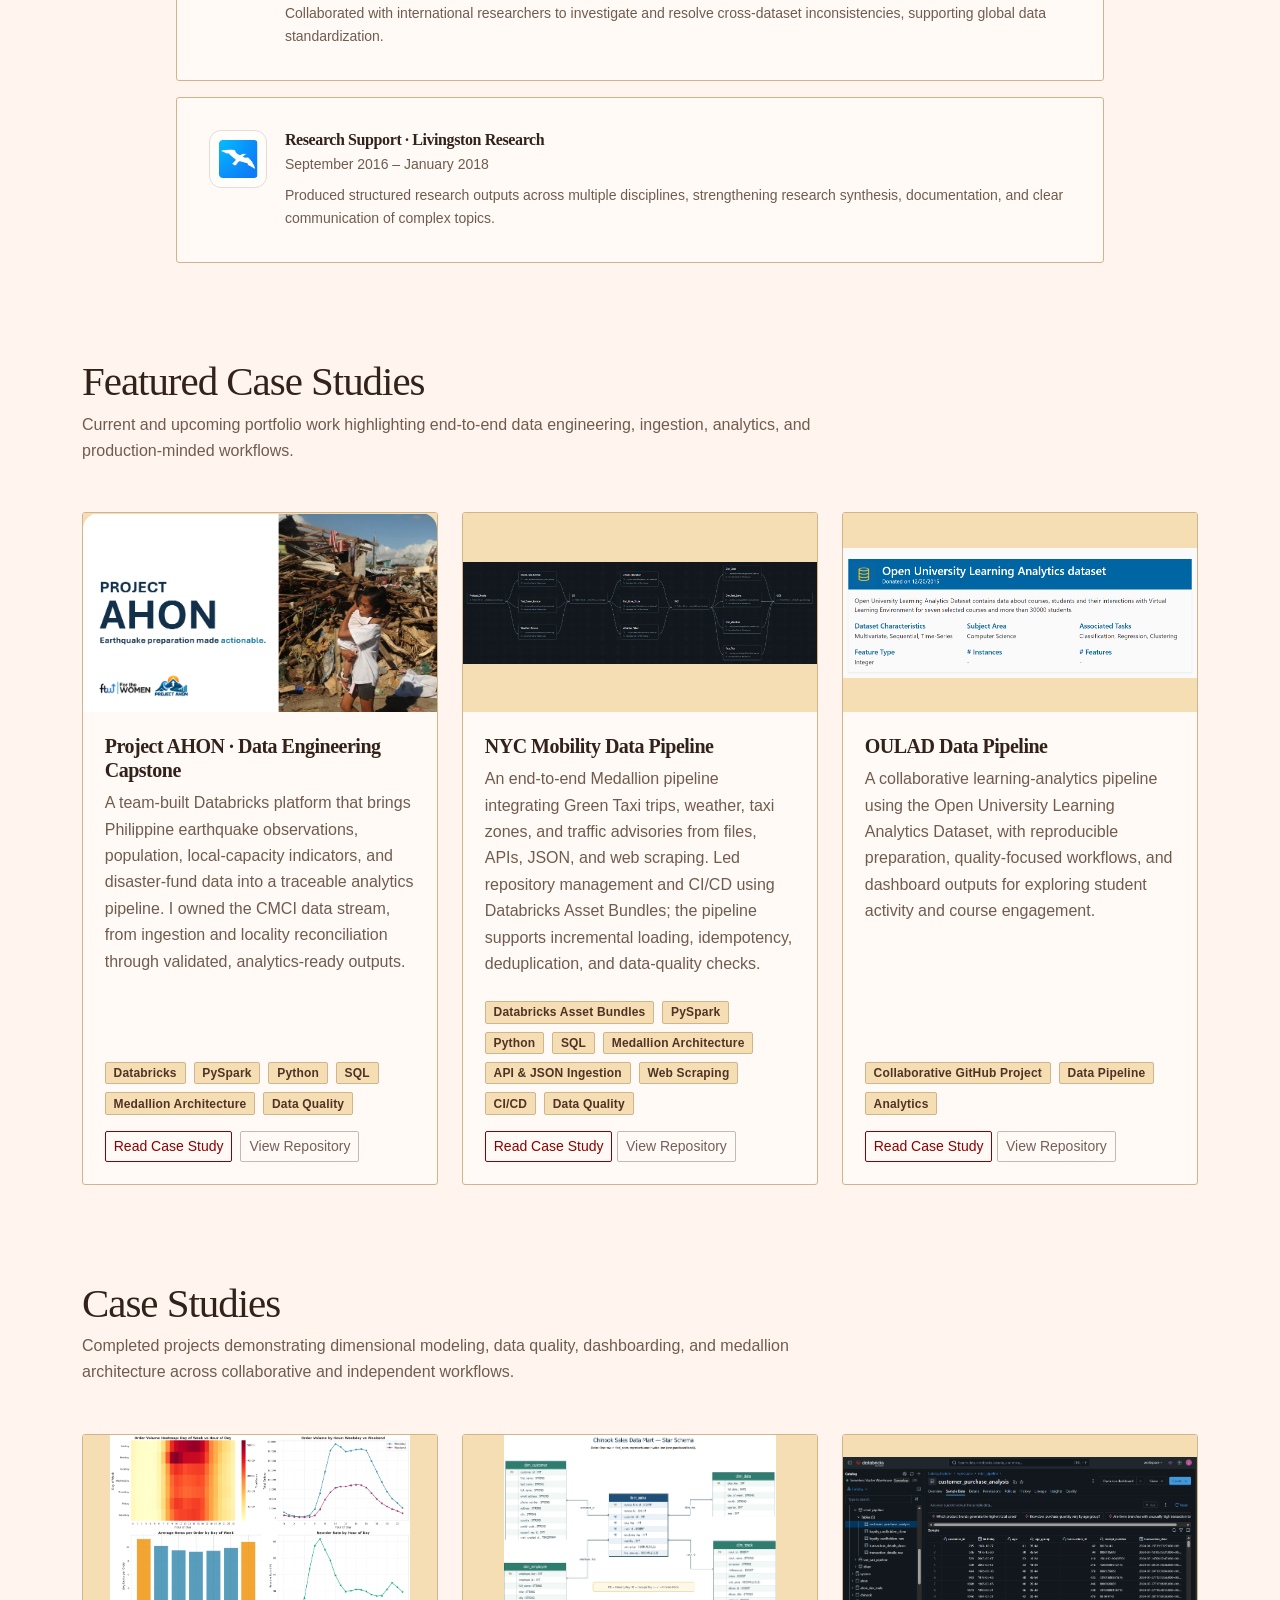
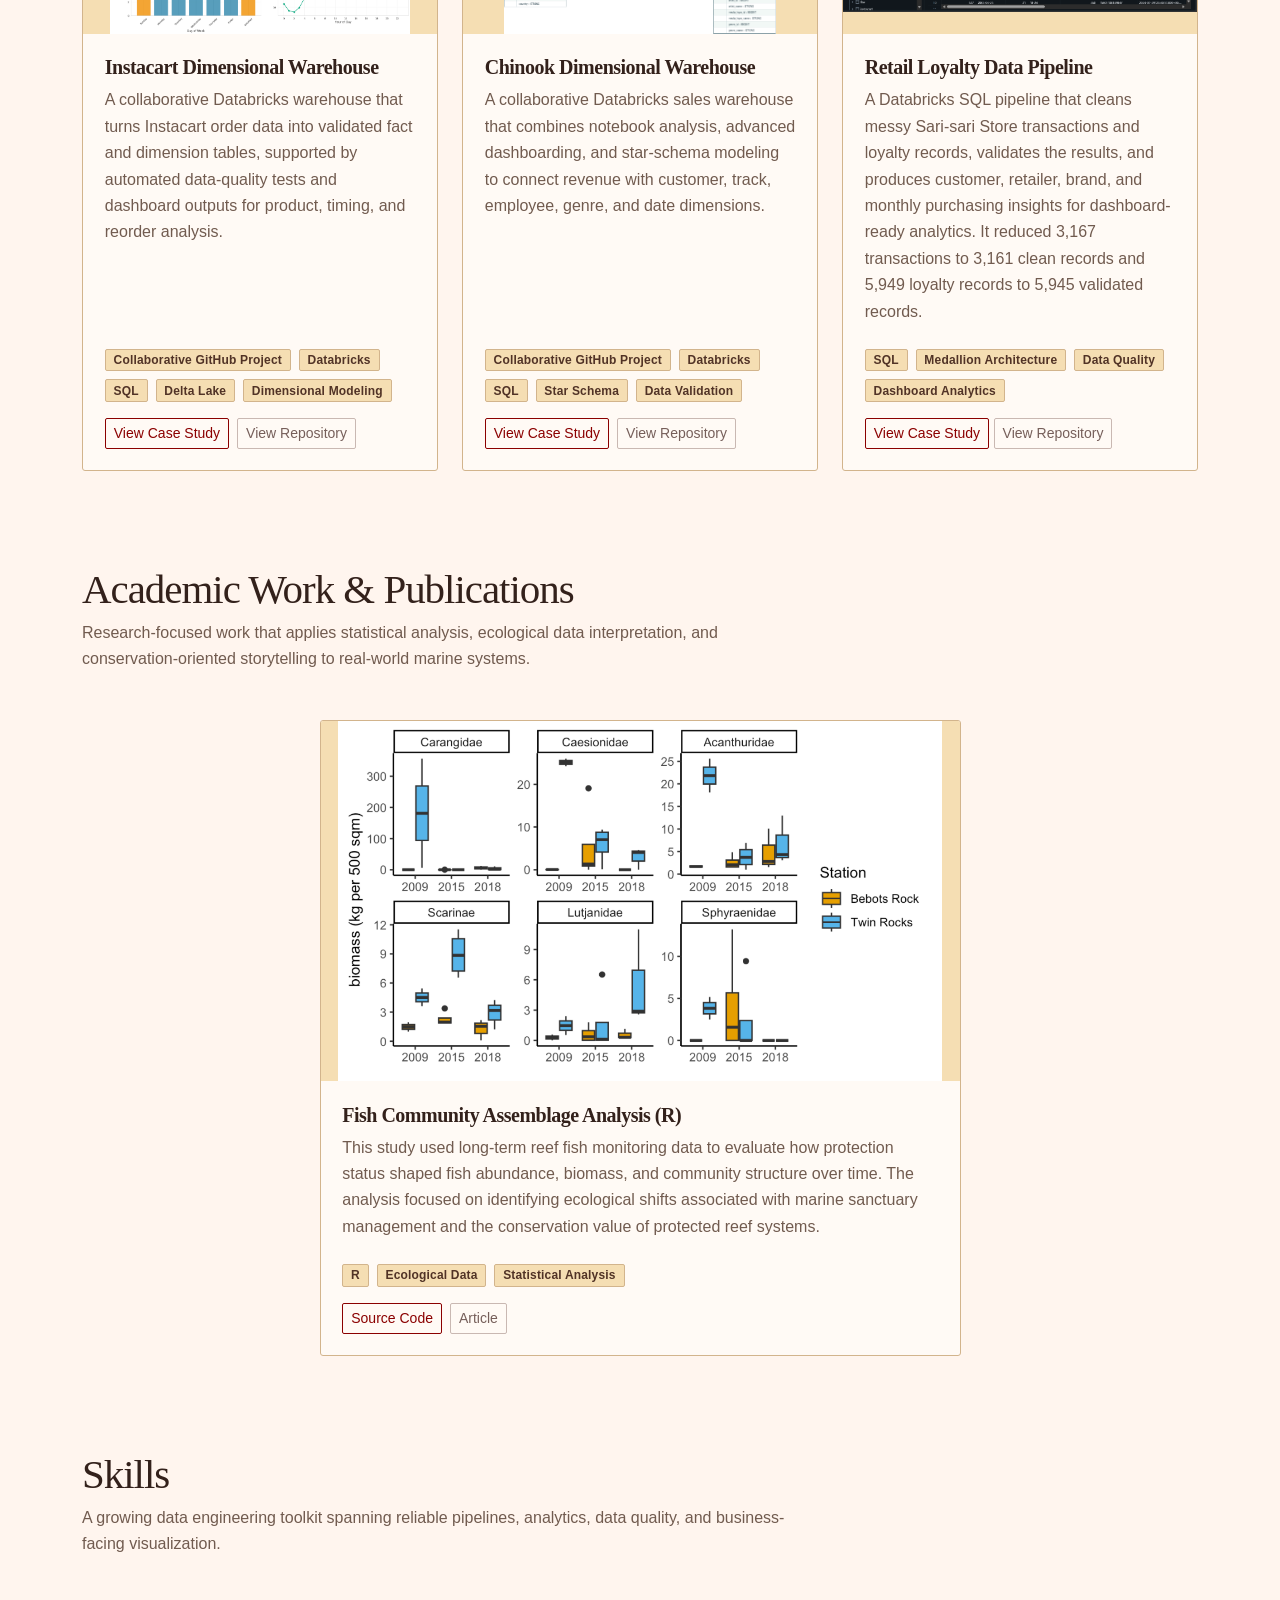
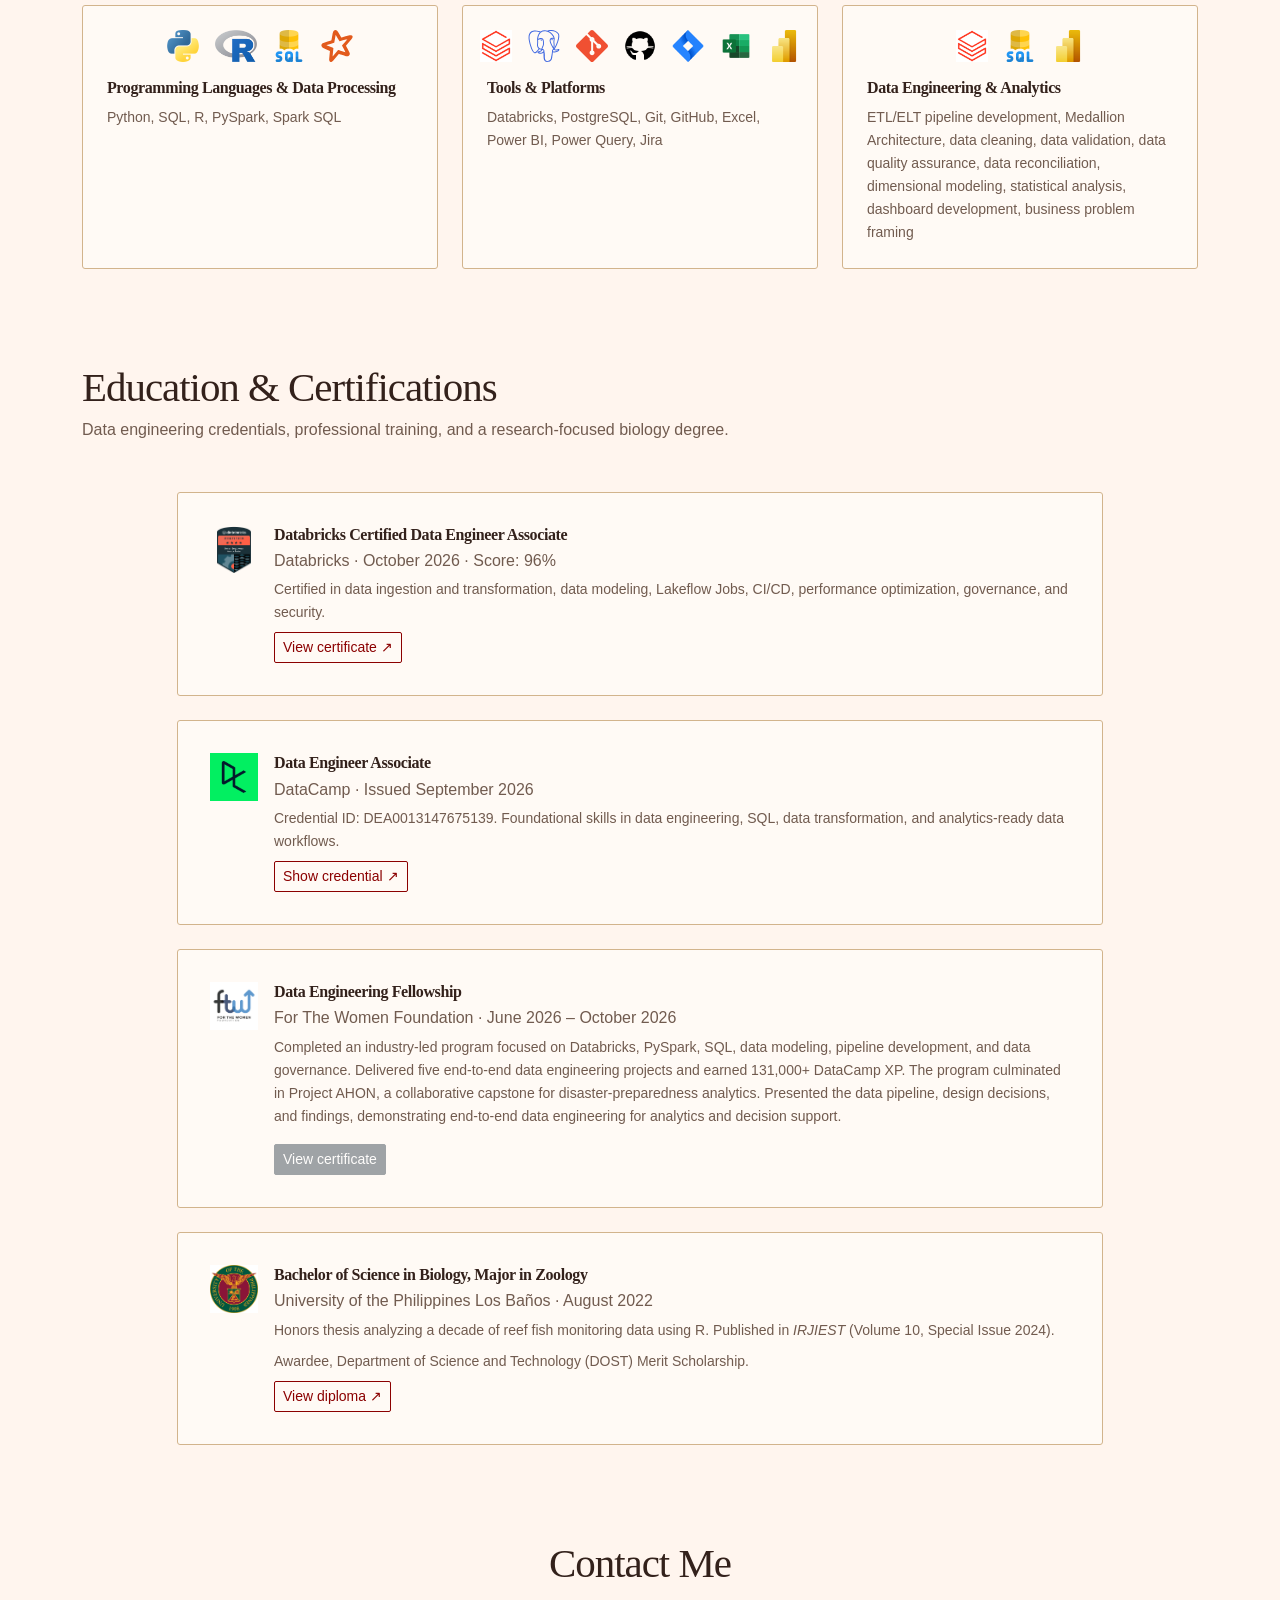
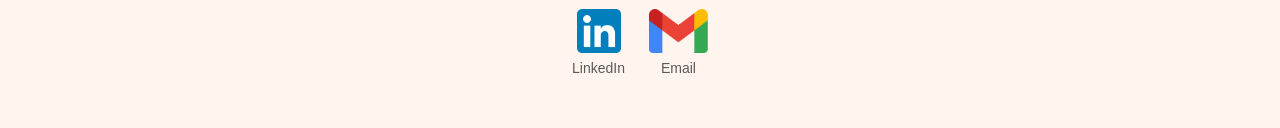
==== commit ff119620: "Hide Coursera certificate from portfolio Co-authored-by: Copilot App <223556219+Copilot@users.norepl" ====
--- a/index.html
+++ b/index.html
@@ -1499,7 +1499,7 @@
         </div>
         -->
 
-        <div class="col-md-10">
+        <!-- <div class="col-md-10">
           <div class="section-block">
             <div class="d-flex align-items-start gap-3">
               <img src="assets/images/education/coursera.png" alt="Coursera logo" width="48" />
@@ -1513,7 +1513,7 @@
               </div>
             </div>
           </div>
-        </div>
+        </div> -->
 
         <div class="col-md-10">
           <div class="section-block">
